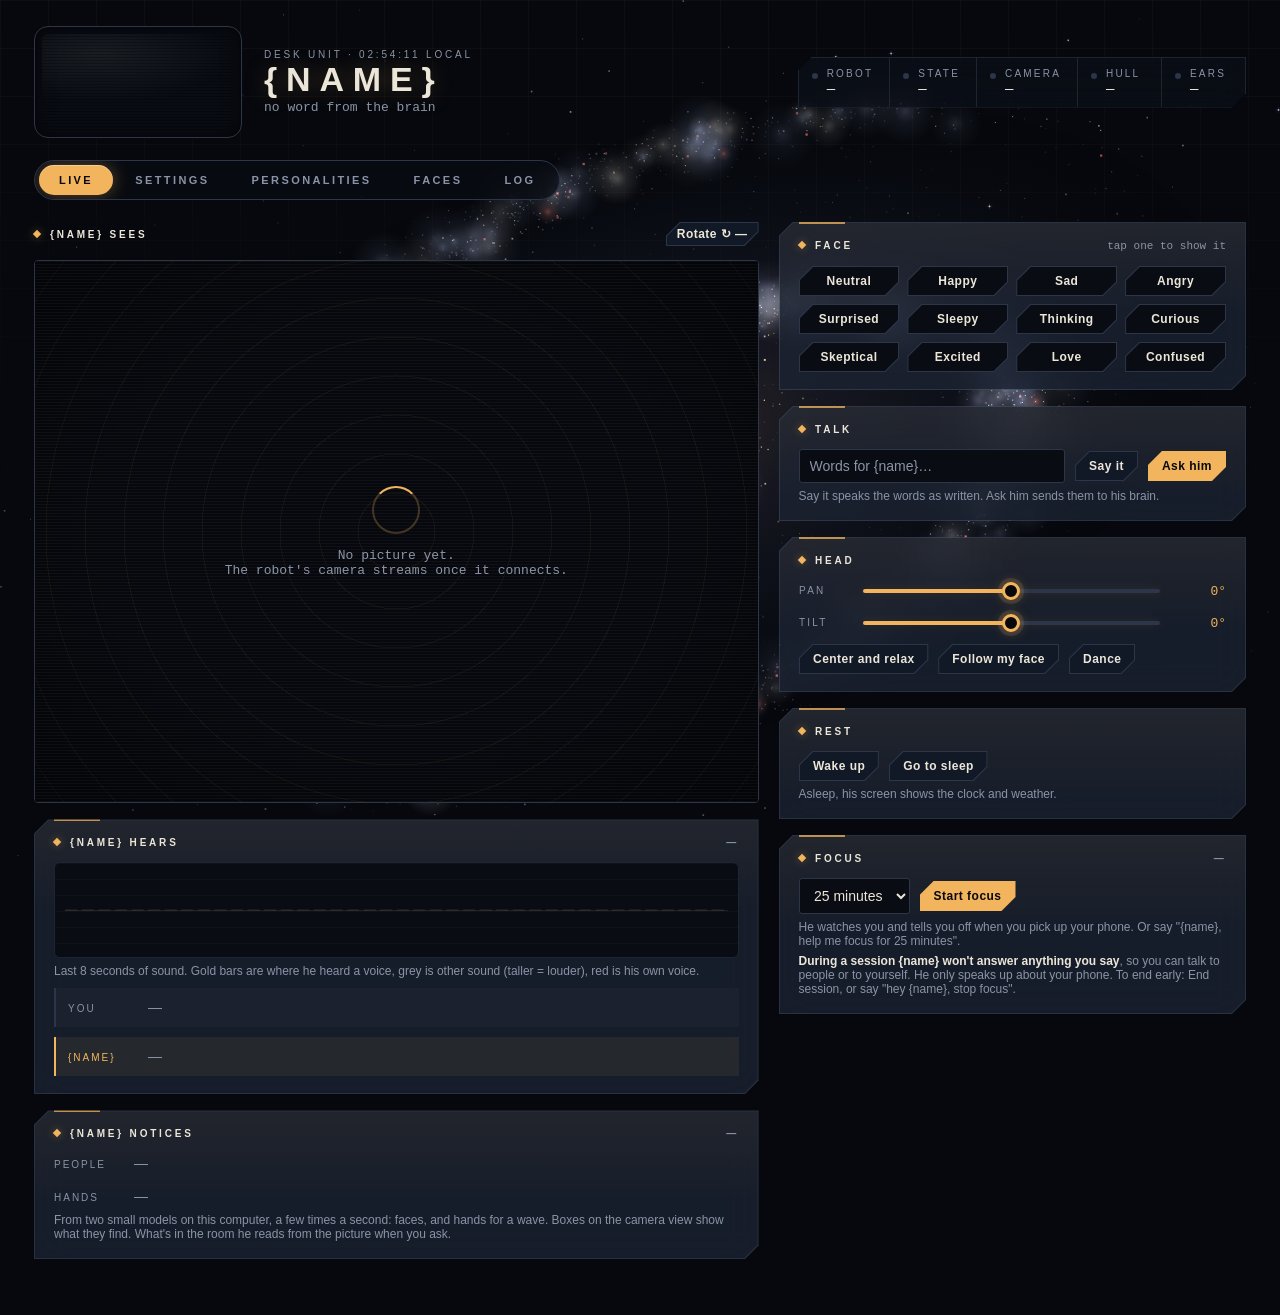
==== server/brain/dashboard.html @ 68c98b90 "Focus mode: Rocky keeps you off your phone "Rocky, help me focus for 25 minutes" or the dashboard's " ====
<!doctype html>
<html lang="en">
<head>
<meta charset="utf-8">
<meta name="viewport" content="width=device-width, initial-scale=1">
<title>{name} · dashboard</title>
<meta name="referrer" content="no-referrer">
<style>
  :root {
    --void: #06080d;
    --panel: #0d121b;
    --panel-2: #111826;
    --well: #090c13;           /* recessed: inputs, screens, the sound strip */
    --line: #1d2533;
    --line-strong: #2c3648;
    --ink: #ece6d9;
    --muted: #8a94a6;
    --astro: #ff4a3d;          /* astrophage: attention, and Rocky's voice while he speaks */
    --astro-glow: rgba(255, 74, 61, .35);
    --amber: #f2b45c;          /* warm hull light: Rocky's side of things */
    --amber-dim: rgba(242, 180, 92, .16);
    --amber-glow: rgba(242, 180, 92, .38);
    --ok: #8fd19e;
    --glass: rgba(13, 18, 27, .6);       /* --panel, see-through: panels over the sky */
    --glass-edge: rgba(70, 84, 108, .55);
    /* System fonts only: the page makes no requests beyond this computer. */
    --display: "Avenir Next", "Helvetica Neue", sans-serif;
    --body: "Helvetica Neue", Arial, sans-serif;
    --mono: "SF Mono", Menlo, monospace;
    /* the hull plate shape: top-left and bottom-right corners cut off */
    --c: 14px;
    --plate: polygon(var(--c) 0, 100% 0, 100% calc(100% - var(--c)), calc(100% - var(--c)) 100%, 0 100%, 0 var(--c));
    --plate-in: polygon(calc(var(--c) - .4px) 0, 100% 0, 100% calc(100% - var(--c) + .4px), calc(100% - var(--c) + .4px) 100%, 0 100%, 0 calc(var(--c) - .4px));
  }
  * { box-sizing: border-box; }
  [hidden] { display: none !important; }
  html { color-scheme: dark; }
  body {
    margin: 0; min-height: 100vh; color: var(--ink); background: var(--void);
    font: 14px/1.5 var(--body); accent-color: var(--amber);
  }
  /* the animated sky (the first script draws it), behind everything */
  #sky { position: fixed; inset: 0; z-index: -2; width: 100%; height: 100%; pointer-events: none; }
  /* a faint deck grid, fading out below the header */
  body::before { content: ""; position: fixed; inset: 0; pointer-events: none; z-index: -1;
    background: linear-gradient(rgba(242,180,92,.045) 1px, transparent 1px) 0 0 / 48px 48px,
                linear-gradient(90deg, rgba(242,180,92,.045) 1px, transparent 1px) 0 0 / 48px 48px;
    mask-image: linear-gradient(to bottom, #000, transparent 55vh); -webkit-mask-image: linear-gradient(to bottom, #000, transparent 55vh); }
  a { color: var(--amber); }
  code { font: 12px var(--mono); color: var(--ink); }
  :focus-visible { outline: 2px solid var(--amber); outline-offset: 2px; }
  .visually-hidden { position: absolute; clip-path: inset(50%); overflow: hidden; width: 1px; height: 1px; margin: -1px; padding: 0; border: 0; white-space: nowrap; }

  .console { max-width: 1260px; margin: 0 auto; padding: 22px 24px 56px; }

  /* ── header: Rocky's face, his vitals, the server ───────────────────── */
  .bridge { display: flex; align-items: center; justify-content: space-between; gap: 18px 30px; flex-wrap: wrap; padding: 4px 0 22px; }
  .ident { display: flex; align-items: center; gap: 22px; }
  .side { display: flex; flex-direction: column; align-items: flex-end; gap: 12px; }
  .side .server { order: -1; }
  .bezel { position: relative; flex: none; padding: 7px; background: var(--well); border: 1px solid rgba(242,180,92,.45);
           border-radius: 14px; box-shadow: 0 0 0 4px rgba(242,180,92,.06), 0 0 28px rgba(242,180,92,.18), inset 0 0 18px rgba(0,0,0,.8);
           transition: border-color .4s, box-shadow .4s; }
  .bezel canvas { display: block; width: 192px; height: 96px; image-rendering: pixelated; border-radius: 6px;
                  animation: poweron .9s cubic-bezier(.2,.8,.2,1) both; }
  .bezel::after { content: ""; position: absolute; inset: 7px; border-radius: 6px; pointer-events: none;
                  background: repeating-linear-gradient(0deg, rgba(0,0,0,.28) 0 1px, transparent 1px 3px),
                              radial-gradient(120% 90% at 30% 20%, rgba(255,255,255,.07), transparent 60%); }
  .bezel.speaking { border-color: var(--astro); box-shadow: 0 0 0 4px rgba(255,74,61,.1), 0 0 34px var(--astro-glow), inset 0 0 18px rgba(0,0,0,.8); }
  .bezel.dozing { border-color: var(--line-strong); box-shadow: inset 0 0 18px rgba(0,0,0,.8); }
  @keyframes poweron {
    0% { transform: scale(1, .02); filter: brightness(4); opacity: 0; }
    35% { transform: scale(1, .02); filter: brightness(4); opacity: 1; }
    70% { transform: scale(1, 1.04); filter: brightness(1.6); }
    100% { transform: none; filter: none; }
  }
  .eyebrow { font: 10px var(--display); letter-spacing: .28em; text-transform: uppercase; color: var(--muted); }
  h1 { margin: 2px 0 2px; font: 600 34px/1.05 var(--display); letter-spacing: .26em; text-transform: uppercase;
       text-shadow: 0 0 22px rgba(242,180,92,.28); }
  .mood { font: 13px var(--mono); color: var(--amber); }
  .mood .off { color: var(--muted); }

  .vitals { list-style: none; margin: 0; padding: 0; display: flex; flex-wrap: wrap; border: 1px solid var(--line);
            background: var(--glass); clip-path: var(--plate); --c: 10px;
            -webkit-backdrop-filter: blur(14px); backdrop-filter: blur(14px); }
  .vitals li { position: relative; display: flex; flex-direction: column; gap: 2px; min-width: 84px; padding: 10px 16px 10px 28px; }
  .vitals li + li { border-left: 1px solid var(--line); }
  .vitals li::before { content: ""; position: absolute; left: 13px; top: 15px; width: 6px; height: 6px; border-radius: 50%; background: var(--line-strong); }
  .vitals li:has(.v.good)::before, .vitals li:has(.v.on)::before { background: var(--amber); box-shadow: 0 0 8px var(--amber); }
  .vitals li:has(.v.warn)::before { background: var(--astro); box-shadow: 0 0 8px var(--astro); }
  .k { font: 10px var(--display); letter-spacing: .22em; text-transform: uppercase; color: var(--muted); }
  .vitals .v { font: 500 14px var(--mono); color: var(--ink); white-space: nowrap; }
  .v.warn { color: var(--astro); }
  .v.good { color: var(--amber); }

  .server { display: flex; align-items: center; gap: 10px; flex-wrap: wrap; }
  .pill { display: inline-flex; align-items: center; gap: 8px; font: 500 12px var(--mono); padding: 7px 13px; border-radius: 999px;
          border: 1px solid var(--line-strong); color: var(--muted); background: rgba(9,12,19,.6); }
  .pill::before { content: ""; width: 8px; height: 8px; border-radius: 50%; background: var(--muted); }
  .pill.on { color: var(--ink); border-color: rgba(242,180,92,.5); }
  .pill.on::before { background: var(--amber); box-shadow: 0 0 10px var(--amber); }
  .pill.busy::before { background: var(--amber); animation: blink 1s infinite; }
  @keyframes blink { 50% { opacity: .2; } }

  /* ── tabs: a mode selector with a sliding light ─────────────────────── */
  .tabs { position: relative; display: flex; gap: 2px; width: max-content; max-width: 100%; margin: 0 0 22px; padding: 4px;
          background: rgba(9,12,19,.7); border: 1px solid var(--line-strong); border-radius: 999px; overflow-x: auto; scrollbar-width: none;
          -webkit-backdrop-filter: blur(14px); backdrop-filter: blur(14px); }
  .tabs [role=tab] { position: relative; z-index: 1; font: 600 11px var(--display); letter-spacing: .22em; text-transform: uppercase; color: var(--muted);
                     background: none; border-radius: 999px; padding: 9px 20px; clip-path: none; transition: color .25s; }
  .tabs [role=tab]::before { display: none; }
  .tabs [role=tab]:hover { color: var(--ink); }
  .tabs [role=tab][aria-selected=true] { color: var(--void); }
  .tabglow { position: absolute; top: 4px; bottom: 4px; left: 0; width: 0; border-radius: 999px; background: var(--amber);
             box-shadow: 0 0 18px var(--amber-glow), inset 0 1px 0 rgba(255,255,255,.35);
             transition: translate .35s cubic-bezier(.3,1.3,.5,1), width .35s cubic-bezier(.3,1.3,.5,1); }
  [role=tabpanel][hidden] { display: none; }

  /* ── layout ─────────────────────────────────────────────────────────── */
  .deck { display: grid; grid-template-columns: minmax(0, 1.55fr) minmax(330px, 1fr); gap: 20px; align-items: start; }
  .grid2 { display: grid; grid-template-columns: repeat(2, minmax(0, 1fr)); gap: 18px; align-items: start; }
  @media (max-width: 900px) { .deck, .grid2 { grid-template-columns: 1fr; } }

  .label { margin: 0 0 14px; font: 600 10px var(--display); letter-spacing: .28em; text-transform: uppercase; color: var(--ink);
           display: flex; justify-content: space-between; align-items: baseline; gap: 6px 12px; flex-wrap: wrap; }
  .label > span:first-child::before { content: ""; display: inline-block; width: 6px; height: 6px; margin-right: 10px; vertical-align: 1px;
                                      background: var(--amber); transform: rotate(45deg); box-shadow: 0 0 8px var(--amber-glow); }
  .label .sub { font: 11px var(--mono); letter-spacing: 0; text-transform: none; color: var(--muted); }
  .label .sub::before { display: none; }
  h3.label { color: var(--muted); }

  /* a hull plate: the 1px edge is the plate's own colour showing round an inset panel, so it follows the cut corners */
  .card { position: relative; isolation: isolate; background: var(--glass-edge); clip-path: var(--plate); padding: 18px 20px;
          -webkit-backdrop-filter: blur(18px) saturate(1.3); backdrop-filter: blur(18px) saturate(1.3); }
  .card::before { content: ""; position: absolute; inset: 1px; z-index: -1; clip-path: var(--plate-in);
                  background: linear-gradient(180deg, rgba(242,180,92,.05), transparent 90px), var(--glass); }
  .card::after { content: ""; position: absolute; top: 0; left: calc(var(--c) + 6px); width: 46px; height: 2px; background: var(--amber); opacity: .75; }
  .stack > .card + .card { margin-top: 16px; }

  /* ── stopped notice ─────────────────────────────────────────────────── */
  .stopped { text-align: center; padding: 44px 24px 52px; }
  .stopped canvas { display: block; width: 256px; height: 128px; margin: 0 auto 22px; image-rendering: pixelated; border-radius: 8px;
                    border: 1px solid var(--line-strong); box-shadow: inset 0 0 18px rgba(0,0,0,.8); }
  .stopped h2 { font: 600 15px var(--display); letter-spacing: .2em; text-transform: uppercase; margin: 0 0 10px; }
  .stopped p { color: var(--muted); margin: 0 auto 20px; max-width: 46ch; }

  /* ── viewport: the camera as a targeting display ────────────────────── */
  .viewport { position: relative; aspect-ratio: 4 / 3; background: #000; border: 1px solid var(--line-strong); border-radius: 4px; overflow: hidden;
              transition: box-shadow .35s, border-color .35s; }
  .viewport.speaking { border-color: var(--astro); box-shadow: 0 0 0 1px var(--astro), 0 0 46px var(--astro-glow); }
  .viewport img { display: block; width: 100%; height: 100%; object-fit: contain; }
  .viewport::after { content: ""; position: absolute; inset: 0; pointer-events: none;
                     background: repeating-linear-gradient(0deg, rgba(255,255,255,.035) 0 1px, transparent 1px 3px),
                                 radial-gradient(ellipse at center, transparent 55%, rgba(0,0,0,.45)); mix-blend-mode: normal; }
  .corner { position: absolute; width: 22px; height: 22px; border: 2px solid var(--amber); pointer-events: none; opacity: .9;
            filter: drop-shadow(0 0 4px var(--amber-glow)); }
  .corner.tl { top: 10px; left: 10px; border-right: 0; border-bottom: 0; }
  .corner.tr { top: 10px; right: 10px; border-left: 0; border-bottom: 0; }
  .corner.bl { bottom: 10px; left: 10px; border-right: 0; border-top: 0; }
  .corner.br { bottom: 10px; right: 10px; border-left: 0; border-top: 0; }
  /* the reticle: dashed and idle, closing in amber when a face is locked */
  .reticle { position: absolute; left: 50%; top: 50%; width: 76px; height: 76px; translate: -50% -50%; pointer-events: none;
             border: 1px dashed rgba(236,230,217,.35); border-radius: 50%; transition: width .4s, height .4s, border-color .4s; }
  .reticle::before, .reticle::after { content: ""; position: absolute; background: rgba(236,230,217,.45); transition: background .4s; }
  .reticle::before { left: 50%; top: -10px; bottom: -10px; width: 1px; translate: -.5px 0;
                     mask: linear-gradient(#000 0 10px, transparent 10px calc(100% - 10px), #000 0); -webkit-mask: linear-gradient(#000 0 10px, transparent 10px calc(100% - 10px), #000 0); }
  .reticle::after { top: 50%; left: -10px; right: -10px; height: 1px; translate: 0 -.5px;
                    mask: linear-gradient(90deg, #000 0 10px, transparent 10px calc(100% - 10px), #000 0); -webkit-mask: linear-gradient(90deg, #000 0 10px, transparent 10px calc(100% - 10px), #000 0); }
  .viewport.locked .reticle { width: 54px; height: 54px; border: 2px solid var(--amber); box-shadow: 0 0 14px var(--amber-glow); animation: lock 1.6s ease-in-out infinite; }
  .viewport.locked .reticle::before, .viewport.locked .reticle::after { background: var(--amber); }
  @keyframes lock { 50% { box-shadow: 0 0 2px var(--amber-glow); } }
  .viewport.dark .reticle { display: none; }
  .hudtop { position: absolute; top: 12px; left: 44px; right: 44px; display: flex; justify-content: space-between; gap: 10px; pointer-events: none;
            font: 11px var(--mono); letter-spacing: .08em; text-transform: uppercase; color: var(--amber); }
  .hudtop > span { background: rgba(6,8,13,.55); padding: 2px 8px; border-radius: 3px; }
  .live::before { content: ""; display: inline-block; width: 7px; height: 7px; margin-right: 7px; border-radius: 50%; background: var(--amber);
                  box-shadow: 0 0 8px var(--amber); vertical-align: 0; animation: blink 1.6s infinite; }
  .viewport.dark .hudtop { display: none; }
  /* pan along the bottom edge, tilt up the right edge */
  .gauge { position: absolute; pointer-events: none; --tick: rgba(236,230,217,.4); }
  .gauge.pan { left: 25%; right: 25%; bottom: 12px; height: 12px;
               background: repeating-linear-gradient(90deg, var(--tick) 0 1px, transparent 1px 10%) bottom / 100% 5px no-repeat,
                           linear-gradient(var(--tick), var(--tick)) center bottom / 1px 12px no-repeat; }
  .gauge.tilt { top: 25%; bottom: 25%; right: 12px; width: 12px;
                background: repeating-linear-gradient(180deg, var(--tick) 0 1px, transparent 1px 10%) right / 5px 100% no-repeat,
                            linear-gradient(var(--tick), var(--tick)) right center / 12px 1px no-repeat; }
  .gauge i { position: absolute; width: 0; height: 0; border: 6px solid transparent; filter: drop-shadow(0 0 4px var(--amber)); transition: left .2s, top .2s; }
  .gauge.pan i { left: 50%; bottom: 7px; translate: -6px 0; border-top: 8px solid var(--amber); border-bottom: 0; }
  .gauge.tilt i { top: 50%; right: 7px; translate: 0 -6px; border-left: 8px solid var(--amber); border-right: 0; }
  .viewport.dark .gauge { display: none; }
  .readout { position: absolute; left: 14px; bottom: 32px; display: flex; gap: 14px; font: 12px var(--mono); color: var(--amber);
             background: rgba(6,8,13,.55); padding: 4px 8px; border-radius: 3px; }
  .readout .off { color: var(--muted); }
  .nocam { position: absolute; inset: 0; display: none; flex-direction: column; gap: 14px; align-items: center; justify-content: center; text-align: center; padding: 24px;
           color: var(--muted); font: 13px var(--mono);
           background: repeating-radial-gradient(circle at 50% 50%, transparent 0 38px, rgba(242,180,92,.06) 38px 39px), var(--void); }
  .nocam::before { content: ""; width: 44px; height: 44px; border-radius: 50%; border: 2px solid rgba(242,180,92,.25); border-top-color: var(--amber);
                   animation: spin 1.4s linear infinite; }
  @keyframes spin { to { rotate: 1turn; } }
  .viewport.dark .nocam { display: flex; }
  .viewport.dark img { visibility: hidden; }

  /* ── hearing ────────────────────────────────────────────────────────── */
  .sonar { position: relative; height: 96px; border: 1px solid var(--line); border-radius: 6px; overflow: hidden;
           background: linear-gradient(rgba(255,255,255,.025) 1px, transparent 1px) 0 0 / 100% 16px, var(--well); }
  .sonar canvas { display: block; width: 100%; height: 100%; }
  .sonar-state { font: 600 10px var(--display); letter-spacing: .22em; text-transform: uppercase; color: var(--muted); }
  .sonar-state.hot { color: var(--amber); text-shadow: 0 0 10px var(--amber-glow); }
  .sonar-state.astro { color: var(--astro); text-shadow: 0 0 10px var(--astro-glow); }
  .line { display: grid; grid-template-columns: 70px 1fr; gap: 10px; margin: 12px 0 0; align-items: baseline; }
  .line .who { font: 10px var(--display); letter-spacing: .2em; text-transform: uppercase; color: var(--muted); padding-top: 3px; }
  .line.said .who { color: var(--amber); }
  .line .text { color: var(--ink); min-height: 1.4em; }
  .line .text:empty::before { content: "—"; color: var(--muted); }
  /* the conversation as transmissions: yours plain, his lit */
  .chat .line { margin: 10px 0 0; padding: 9px 12px; border-left: 2px solid var(--line-strong); background: rgba(255,255,255,.02); }
  .chat .line.said { border-left-color: var(--amber); background: rgba(242,180,92,.07); transition: border-color .3s, background .3s; }
  .chat .line.said.talking { border-left-color: var(--astro); background: rgba(255,74,61,.07); }   /* red while he speaks */
  .line .text .now { color: var(--amber); text-shadow: 0 0 10px var(--amber-glow); }
  .line .text.typing::after { content: ""; display: inline-block; width: .5em; height: 1.05em; margin-left: 4px; vertical-align: -.18em;
                            background: currentColor; opacity: .7; animation: blink 1s steps(1) infinite; }

  /* ── controls ───────────────────────────────────────────────────────── */
  .row { display: flex; gap: 10px; flex-wrap: wrap; align-items: center; }
  .field { display: grid; grid-template-columns: 52px 1fr 54px; gap: 12px; align-items: center; margin: 10px 0; }
  .field .v { font: 13px var(--mono); color: var(--amber); text-align: right; }

  input[type=range] { -webkit-appearance: none; appearance: none; width: 100%; height: 22px; background: transparent; margin: 0; --p: 50%; }
  input[type=range]::-webkit-slider-runnable-track { height: 4px; border-radius: 2px;
    background: linear-gradient(90deg, var(--amber) var(--p), var(--line-strong) var(--p)); box-shadow: 0 0 10px rgba(242,180,92,.12); }
  input[type=range]::-moz-range-track { height: 4px; border-radius: 2px; background: var(--line-strong); }
  input[type=range]::-moz-range-progress { height: 4px; border-radius: 2px; background: var(--amber); }
  input[type=range]::-webkit-slider-thumb { -webkit-appearance: none; width: 18px; height: 18px; margin-top: -7px; border-radius: 50%; background: var(--void);
    border: 3px solid var(--amber); box-shadow: 0 0 0 4px rgba(242,180,92,.12), 0 0 12px var(--amber-glow); cursor: grab; transition: box-shadow .15s, scale .15s; }
  input[type=range]::-moz-range-thumb { width: 12px; height: 12px; border-radius: 50%; background: var(--void); border: 3px solid var(--amber); cursor: grab; }
  input[type=range]:hover::-webkit-slider-thumb { box-shadow: 0 0 0 6px rgba(242,180,92,.18), 0 0 16px var(--amber-glow); }
  input[type=range]:active::-webkit-slider-thumb { scale: 1.15; cursor: grabbing; }

  /* buttons are small hull plates too */
  button { --bd: var(--line-strong); --bg: var(--panel-2); --fg: var(--ink); --c: 7px;
           position: relative; isolation: isolate; font: 600 12px var(--body); letter-spacing: .04em; color: var(--fg);
           background: var(--bd); border: 0; clip-path: var(--plate); padding: 8px 14px; cursor: pointer;
           transition: color .15s, background .15s, translate .1s; }
  button::before { content: ""; position: absolute; inset: 1px; z-index: -1; clip-path: var(--plate-in); background: var(--bg); transition: background .15s; }
  button:hover { --bd: var(--amber); }
  button:hover::before { background: linear-gradient(0deg, var(--amber-dim), transparent 70%), var(--bg); }
  button:active { translate: 0 1px; }
  button.active, button.primary { --bd: var(--amber); --bg: var(--amber); --fg: var(--void); }
  button.active:hover::before, button.primary:hover::before { background: #f6c477; }
  button.astro:hover { --bd: var(--astro); --fg: var(--astro); }
  button.astro:hover::before { background: linear-gradient(0deg, rgba(255,74,61,.14), transparent 70%), var(--bg); }
  button:disabled { opacity: .45; cursor: default; translate: none; }
  button:disabled:hover { --bd: var(--line-strong); }
  button:focus-visible { outline: none; --bd: var(--ink); }

  /* the face picker: each emotion as a little screen */
  .faces { display: grid; grid-template-columns: repeat(auto-fill, minmax(94px, 1fr)); gap: 8px; }
  .faces button { --bg: var(--well); display: grid; gap: 6px; min-width: 0; padding: 7px 7px 6px; text-transform: capitalize;
                  font: 600 10px var(--display); letter-spacing: .12em; color: var(--muted); }
  .faces button canvas { display: block; width: 100%; aspect-ratio: 2 / 1; image-rendering: pixelated; border-radius: 2px; opacity: .78; transition: opacity .2s; }
  .faces button:hover canvas, .faces button:focus-visible canvas { opacity: 1; }
  .faces button.active { --bg: var(--well); --fg: var(--amber); }
  .faces button.active::before { background: linear-gradient(0deg, var(--amber-dim), transparent 80%), var(--well); }
  .faces button.active canvas { opacity: 1; }
  .faces.plain button { padding: 8px 6px; font: 600 12px var(--body); letter-spacing: .04em; color: var(--ink); }
  .faces.plain button.active { --bg: var(--amber); --fg: var(--void); }

  input[type=text], input[type=search], input[type=time], select {
    font: 14px var(--body); color: var(--ink); background: var(--well); border: 1px solid var(--line-strong); border-radius: 3px; padding: 8px 10px;
    transition: border-color .15s, box-shadow .15s; }
  input[type=text]:focus, input[type=search]:focus, input[type=time]:focus, select:focus, textarea:focus {
    outline: none; border-color: var(--amber); box-shadow: 0 0 0 3px rgba(242,180,92,.14), 0 0 14px rgba(242,180,92,.12); }
  input[type=text], input[type=search] { flex: 1; min-width: 120px; }
  input::placeholder, textarea::placeholder { color: var(--muted); }
  .hint { margin: 6px 0 0; font: 12px var(--body); color: var(--muted); }
  .focusquiet strong { color: var(--ink); font-weight: 600; }

  /* switches and lamps instead of the browser's boxes */
  input[type=checkbox] { -webkit-appearance: none; appearance: none; flex: none; position: relative; width: 32px; height: 18px; margin: 0;
    border-radius: 9px; background: var(--well); border: 1px solid var(--line-strong); cursor: pointer; transition: background .2s, border-color .2s; }
  input[type=checkbox]::before { content: ""; position: absolute; top: 2px; left: 2px; width: 12px; height: 12px; border-radius: 50%;
    background: var(--muted); transition: translate .2s cubic-bezier(.3,1.4,.5,1), background .2s, box-shadow .2s; }
  input[type=checkbox]:checked { background: rgba(242,180,92,.22); border-color: var(--amber); }
  input[type=checkbox]:checked::before { translate: 14px 0; background: var(--amber); box-shadow: 0 0 8px var(--amber); }
  input[type=radio] { -webkit-appearance: none; appearance: none; flex: none; width: 16px; height: 16px; margin: 0; border-radius: 50%;
    border: 1px solid var(--line-strong); background: var(--well); cursor: pointer; transition: border-color .15s, box-shadow .15s; }
  input[type=radio]:checked { border-color: var(--amber); background: radial-gradient(circle, var(--amber) 0 3.5px, transparent 4.5px), var(--well);
    box-shadow: 0 0 10px var(--amber-glow); }
  input[type=checkbox]:focus-visible, input[type=radio]:focus-visible { outline: 2px solid var(--amber); outline-offset: 2px; }

  /* ── settings ───────────────────────────────────────────────────────── */
  fieldset { border: 0; margin: 0; padding: 0; min-width: 0; }
  /* legends float so they sit inside the box, not on its border */
  fieldset > legend { float: left; width: 100%; padding: 0; }
  fieldset > legend + * { clear: both; }
  .set { display: grid; gap: 6px; padding: 12px 0; }
  .set ~ .set { border-top: 1px dashed var(--line); }
  .set > .k, .set > label.k, .set > legend.k { padding: 0; margin-bottom: 2px; }
  .choices { display: flex; gap: 8px; flex-wrap: wrap; }
  .choices label { display: inline-flex; align-items: center; gap: 8px; cursor: pointer; padding: 6px 12px 6px 9px; border: 1px solid var(--line);
                   border-radius: 999px; background: var(--well); transition: border-color .15s, background .15s; }
  .choices label:hover { border-color: var(--line-strong); }
  .choices label:has(:checked) { border-color: rgba(242,180,92,.6); background: var(--amber-dim); }
  .check { display: inline-flex; align-items: center; gap: 10px; cursor: pointer; margin: 2px 0; }
  .slide { display: grid; grid-template-columns: 1fr 64px; gap: 12px; align-items: center; }
  .slide output { font: 13px var(--mono); color: var(--amber); text-align: right; }
  .times { display: flex; gap: 10px; align-items: center; flex-wrap: wrap; }
  .badge { font: 10px var(--display); letter-spacing: .16em; text-transform: uppercase; color: var(--amber); border: 1px solid rgba(242,180,92,.5);
           border-radius: 3px; padding: 1px 6px; margin-left: 6px; vertical-align: 1px; }
  .saved { font: 11px var(--mono); color: var(--muted); letter-spacing: 0; text-transform: none; transition: color .3s; }
  .saved.ok { color: var(--ok); }
  .saved.ok::before { content: "✓ "; }
  .results { list-style: none; margin: 6px 0 0; padding: 0; display: grid; gap: 4px; }
  .results button { width: 100%; text-align: left; font-weight: 400; }
  .here { font: 13px var(--mono); color: var(--amber); }
  details.adv { margin-top: 18px; }
  details.adv > summary { cursor: pointer; font: 600 10px var(--display); letter-spacing: .28em; text-transform: uppercase; color: var(--muted); padding: 6px 0;
                          list-style: none; display: flex; align-items: center; gap: 10px; }
  details.adv > summary::-webkit-details-marker { display: none; }
  details.adv > summary::before { content: ""; width: 7px; height: 7px; border-right: 2px solid currentColor; border-bottom: 2px solid currentColor;
                                  rotate: -45deg; transition: rotate .2s; }
  details.adv[open] > summary::before { rotate: 45deg; }
  details.adv > summary:hover { color: var(--ink); }
  .notice { margin: 0 0 16px; padding: 10px 14px; border: 1px solid rgba(242,180,92,.45); border-left-width: 3px; border-radius: 3px; background: var(--amber-dim); }
  .notice[hidden] { display: none; }

  /* ── faces ──────────────────────────────────────────────────────────── */
  canvas.oled { display: block; width: 100%; aspect-ratio: 2 / 1; image-rendering: pixelated; background: #0a0d14; border-radius: 3px; }
  .packs { display: grid; grid-template-columns: repeat(auto-fill, minmax(150px, 1fr)); gap: 12px; }
  .packcard, .facecard { --bg: var(--well); display: grid; gap: 6px; padding: 9px; text-align: left; }
  .packcard[aria-pressed=true], .facecard[aria-pressed=true] { --bd: var(--amber); }
  .packcard[aria-pressed=true]::before, .facecard[aria-pressed=true]::before { background: linear-gradient(0deg, var(--amber-dim), transparent 70%), var(--well); }
  .packcard .pname { font: 600 13px var(--body); }
  .packcard .ptags { font: 11px var(--mono); color: var(--muted); }
  .packcard .ptags.on { color: var(--amber); }
  .facecard span { font: 10px var(--display); letter-spacing: .18em; text-transform: uppercase; color: var(--muted); }
  .facecard[aria-pressed=true] span { color: var(--amber); }
  .gallery { display: grid; grid-template-columns: repeat(auto-fill, minmax(124px, 1fr)); gap: 10px; }
  .facedeck { display: grid; grid-template-columns: minmax(0, 1.5fr) minmax(300px, 1fr); gap: 18px; align-items: start; margin-top: 18px; }
  @media (max-width: 900px) { .facedeck { grid-template-columns: 1fr; } }
  /* the big preview stays in view while the sliders below it scroll */
  .pinned { position: sticky; top: 0; z-index: 1; background: #0f1520; margin: -17px -19px 0; padding: 17px 19px 12px;
            border-bottom: 1px solid var(--line); clip-path: polygon(calc(var(--c) - 1px) 0, 100% 0, 100% 100%, 0 100%, 0 calc(var(--c) - 1px)); }
  .pinned canvas.oled { border: 1px solid var(--line-strong); box-shadow: 0 0 24px rgba(242,180,92,.1), inset 0 0 18px rgba(0,0,0,.8); }
  .fxboxes { display: grid; grid-template-columns: repeat(auto-fill, minmax(130px, 1fr)); gap: 8px 12px; }
  .fxboxes label { display: inline-flex; align-items: center; gap: 8px; cursor: pointer; }
  .linkish { color: var(--amber); cursor: pointer; text-decoration: underline; }
  .linkish:focus-within { outline: 2px solid var(--amber); outline-offset: 2px; }
  textarea { font: 14px var(--body); color: var(--ink); background: var(--well); border: 1px solid var(--line-strong); border-radius: 3px;
             padding: 8px 10px; width: 100%; resize: vertical; }

  /* ── personalities ──────────────────────────────────────────────────── */
  .charform { margin-top: 6px; }
  .charform .grid2 { gap: 8px 28px; }
  .charform .lines { display: grid; grid-template-columns: minmax(0, 1fr); gap: 8px; }
  .charform .lines label { display: grid; gap: 4px; font: 12px var(--body); color: var(--muted); }
  .hint.warn { color: var(--astro); }

  /* ── log ────────────────────────────────────────────────────────────── */
  .log { position: relative; height: min(62vh, 640px); overflow: auto; margin: 0; padding: 14px 16px; border: 1px solid var(--line); border-radius: 4px;
         background: repeating-linear-gradient(0deg, rgba(255,255,255,.015) 0 1px, transparent 1px 3px), #05070b;
         font: 12px/1.6 var(--mono); color: #cfd6e2; white-space: pre-wrap; overflow-wrap: anywhere; box-shadow: inset 0 0 30px rgba(0,0,0,.6); }
  .log .mark { color: var(--amber); text-shadow: 0 0 8px var(--amber-glow); }
  .log .me { color: var(--muted); }
  .log .err { color: var(--astro); }
  .cmd { display: flex; gap: 10px; margin-top: 12px; align-items: center; }
  .cmd::before { content: ">"; font: 600 15px var(--mono); color: var(--amber); }
  .cmd input { font-family: var(--mono); }

  /* ── toast (popover="manual": stays up until the timer hides it) ──────── */
  .toast { position: fixed; inset: auto auto 22px 50%; translate: -50% 8px; margin: 0; background: var(--panel-2); border: 1px solid var(--line-strong);
           border-left: 3px solid var(--amber); color: var(--ink); box-shadow: 0 10px 40px rgba(0,0,0,.6), 0 0 24px rgba(242,180,92,.12);
           font: 13px var(--mono); padding: 9px 16px; border-radius: 3px; opacity: 0;
           transition: opacity .2s, translate .25s, display .2s allow-discrete, overlay .2s allow-discrete; }
  .toast:popover-open, .toast.show { opacity: 1; translate: -50% 0; }
  @starting-style { .toast:popover-open { opacity: 0; translate: -50% 8px; } }
  .toast:not([popover]) { pointer-events: none; }
  .toast.err { border-color: var(--astro); color: var(--astro); }

  @media (max-width: 640px) {
    .console { padding: 16px 16px 44px; }
    .ident { gap: 14px; }
    .bezel { padding: 5px; border-radius: 11px; }
    .bezel canvas { width: 128px; height: 64px; }
    .bezel::after { inset: 5px; }
    h1 { font-size: 24px; }
    .vitals { width: 100%; }
    .vitals li { flex: 1 1 33%; min-width: 0; padding: 8px 10px 8px 24px; }
    .vitals li::before { left: 10px; top: 13px; }
    .vitals li:nth-child(4) { border-left: 0; }
    .vitals li:nth-child(n+4) { border-top: 1px solid var(--line); }
    .tabs [role=tab] { padding: 9px 13px; letter-spacing: .16em; }
    .hudtop { left: 12px; right: 12px; top: 40px; }
    .reticle { width: 56px; height: 56px; }
  }
  @media (prefers-reduced-motion: reduce) {
    *, *::before, *::after { animation: none !important; transition: none !important; }
  }
</style>
</head>
<body>
<canvas id="sky" aria-hidden="true"></canvas>
<script>
// The sky behind the page: a spiral galaxy of a few thousand stars turning slowly, twinkling stars drifting past at
// three depths, and now and then a shooting star. Drawn here, no images. Still with "reduce motion", paused when hidden.
(() => {
  const canvas = document.getElementById("sky"), ctx = canvas.getContext("2d");
  const still = matchMedia("(prefers-reduced-motion: reduce)");
  const TURN_S = 240;            // one turn of the galaxy, seconds
  const TILT = -0.32, SQUASH = 0.5;   // seen from above at an angle (on a tall screen it stands upright: TILT + 90°)
  const gauss = () => { let u = 0, v = 0; while (!u) u = Math.random(); while (!v) v = Math.random(); return Math.sqrt(-2 * Math.log(u)) * Math.cos(2 * Math.PI * v); };
  // colours: [r, g, b]; amber and astrophage red are the page's own
  const WARM = [255, 214, 160], AMBER = [242, 180, 92], WHITE = [236, 230, 217], BLUE = [190, 205, 255], PINK = [255, 110, 100];

  // the galaxy, in its own plane: radius 0..1, angle in radians
  const galaxy = [];
  for (let i = 0; i < 900; i++) {   // the bulge
    const r = Math.abs(gauss()) * 0.11;
    galaxy.push({ r, a: Math.random() * 6.283, size: Math.random() < 0.15 ? 2 : 1.3, c: Math.random() < 0.5 ? WARM : AMBER,
                  base: 0.35 + Math.random() * 0.5, tw: 0.5 + Math.random() * 2, ph: Math.random() * 6.283 });
  }
  for (let i = 0; i < 3400; i++) {  // two arms, wound as a spiral, scattered more towards the middle
    const arm = i % 2, t = Math.pow(Math.random(), 0.75), r = 0.06 + t * 0.94 + gauss() * 0.025;
    const a = arm * Math.PI + r * 5.2 + gauss() * (0.38 - r * 0.18);
    const knot = Math.random() < 0.045 && r > 0.25;
    const c = knot ? PINK : Math.random() < 0.12 ? AMBER : Math.random() < 0.5 ? BLUE : WHITE;
    galaxy.push({ r, a, size: knot ? 2.4 : Math.random() < 0.08 ? 1.8 : 1.2, c, base: (knot ? 0.75 : 0.2 + Math.random() * 0.55) * (1 - r * 0.45),
                  tw: 0.4 + Math.random() * 2.2, ph: Math.random() * 6.283 });
  }
  for (let i = 0; i < 700; i++) {   // a faint haze of stars between the arms
    const r = Math.pow(Math.random(), 0.6);
    galaxy.push({ r, a: Math.random() * 6.283, size: 1, c: WHITE, base: 0.08 + Math.random() * 0.18, tw: 1, ph: Math.random() * 6.283 });
  }
  // soft light along the arms (drawn with a blurred sprite): what makes it read as a galaxy, not dust
  const haze = [];
  for (let i = 0; i < 520; i++) {
    const arm = i % 2, r = 0.08 + Math.pow(Math.random(), 0.9) * 0.9;
    const a = arm * Math.PI + r * 5.2 + gauss() * 0.22;
    const knot = Math.random() < 0.12 && r > 0.25;
    haze.push({ r, a, c: knot ? PINK : r < 0.25 ? AMBER : Math.random() < 0.6 ? BLUE : WHITE,
                size: knot ? 0.02 + Math.random() * 0.02 : 0.04 + Math.random() * 0.07, base: knot ? 0.32 : 0.12 + Math.random() * 0.1 });
  }
  const sprites = new Map();
  function sprite(c) {   // a white-hot centre fading out, in colour c
    if (!sprites.has(c)) {
      const k = document.createElement("canvas"); k.width = k.height = 64;
      const x = k.getContext("2d"), g = x.createRadialGradient(32, 32, 0, 32, 32, 32);
      g.addColorStop(0, `rgba(${c[0]},${c[1]},${c[2]},1)`); g.addColorStop(0.35, `rgba(${c[0]},${c[1]},${c[2]},.35)`); g.addColorStop(1, `rgba(${c[0]},${c[1]},${c[2]},0)`);
      x.fillStyle = g; x.fillRect(0, 0, 64, 64); sprites.set(c, k);
    }
    return sprites.get(c);
  }
  // the near sky, in screen fractions, at three depths (deeper = slower and fainter)
  const field = [];   // enough for a big screen; a smaller one draws the first fieldCount, so the density stays the same
  for (let i = 0; i < 900; i++) {
    const depth = i % 3;
    field.push({ x: Math.random(), y: Math.random(), depth, size: depth === 2 ? 1.6 : 1,
                 c: Math.random() < 0.15 ? AMBER : Math.random() < 0.3 ? BLUE : WHITE,
                 base: [0.25, 0.45, 0.75][depth] * (0.5 + Math.random() * 0.5), tw: 0.3 + Math.random() * 1.5, ph: Math.random() * 6.283 });
  }
  const DRIFT = [2, 4, 8];   // px per second, by depth
  let shooting = null, nextShot = 6, W = 0, H = 0, dpr = 1, fieldCount = 0;

  function size() {
    dpr = Math.min(window.devicePixelRatio || 1, 1.5);
    W = innerWidth; H = innerHeight;
    canvas.width = Math.round(W * dpr); canvas.height = Math.round(H * dpr);
    fieldCount = Math.min(field.length, Math.round(W * H / 5000));
  }
  for (const s of [...galaxy, ...field]) s.css = `rgb(${s.c[0]},${s.c[1]},${s.c[2]})`;

  function draw(t) {
    ctx.setTransform(dpr, 0, 0, dpr, 0, 0);
    ctx.clearRect(0, 0, W, H);
    // centred, its long axis along the screen's long side: as wide as fits, never taller than the short side allows
    const tall = H > W, long = tall ? H : W, short = tall ? W : H;
    const cx = W / 2, cy = H / 2, R = Math.min(long * 0.48, short / 1.1), tilt = TILT + (tall ? Math.PI / 2 : 0);
    const k = Math.min(1.6, Math.max(0.8, R / 650));   // star size, so a big screen isn't a sprinkle of specks
    const cosT = Math.cos(tilt), sinT = Math.sin(tilt), spin = t / TURN_S * 6.283;
    ctx.globalCompositeOperation = "lighter";

    // the disc's glow, then the core
    ctx.save(); ctx.translate(cx, cy); ctx.rotate(tilt); ctx.scale(1, SQUASH);
    let g = ctx.createRadialGradient(0, 0, 0, 0, 0, R);
    g.addColorStop(0, "rgba(242,180,92,.22)"); g.addColorStop(0.3, "rgba(160,150,200,.10)"); g.addColorStop(0.7, "rgba(120,130,190,.04)"); g.addColorStop(1, "rgba(0,0,0,0)");
    ctx.fillStyle = g; ctx.beginPath(); ctx.arc(0, 0, R, 0, 6.283); ctx.fill();
    g = ctx.createRadialGradient(0, 0, 0, 0, 0, R * 0.2);
    g.addColorStop(0, "rgba(255,232,195,.9)"); g.addColorStop(0.25, "rgba(255,200,130,.4)"); g.addColorStop(0.6, "rgba(242,180,92,.12)"); g.addColorStop(1, "rgba(0,0,0,0)");
    ctx.fillStyle = g; ctx.beginPath(); ctx.arc(0, 0, R * 0.2, 0, 6.283); ctx.fill();
    ctx.restore();

    for (const h of haze) {
      const a = h.a + spin, x = Math.cos(a) * h.r, y = Math.sin(a) * h.r * SQUASH;
      const px = cx + R * (x * cosT - y * sinT), py = cy + R * (x * sinT + y * cosT), d = h.size * R;
      if (px < -d || py < -d || px > W + d || py > H + d) continue;
      ctx.globalAlpha = h.base; ctx.drawImage(sprite(h.c), px - d / 2, py - d / 2, d, d);
    }
    ctx.globalAlpha = 1;
    for (const s of galaxy) {
      const a = s.a + spin, x = Math.cos(a) * s.r, y = Math.sin(a) * s.r * SQUASH;
      const px = cx + R * (x * cosT - y * sinT), py = cy + R * (x * sinT + y * cosT);
      if (px < -4 || py < -4 || px > W + 4 || py > H + 4) continue;
      ctx.globalAlpha = Math.min(1, s.base * 1.5 * (0.65 + 0.35 * Math.sin(t * s.tw + s.ph)));
      ctx.fillStyle = s.css; ctx.fillRect(px, py, s.size * k, s.size * k);
    }
    for (let i = 0; i < fieldCount; i++) {
      const s = field[i], x = ((s.x * W - t * DRIFT[s.depth]) % W + W) % W, y = s.y * H;
      const a = s.base * (0.45 + 0.55 * Math.abs(Math.sin(t * s.tw + s.ph)));
      ctx.globalAlpha = a; ctx.fillStyle = s.css; ctx.fillRect(x, y, s.size, s.size);
      if (s.depth === 2 && a > 0.55) {   // the nearest stars flare into a little cross
        ctx.globalAlpha = (a - 0.55) * 0.9;
        ctx.fillRect(x - 2, y + 0.3, 5.6, 1); ctx.fillRect(x + 0.3, y - 2, 1, 5.6);
      }
    }
    ctx.globalAlpha = 1;
    if (shooting) {
      const k = (t - shooting.t0) / shooting.dur;
      if (k >= 1) shooting = null;
      else {
        const hx = shooting.x + shooting.dx * k, hy = shooting.y + shooting.dy * k, fade = Math.sin(k * Math.PI);
        const tail = ctx.createLinearGradient(hx, hy, hx - shooting.dx * 0.25, hy - shooting.dy * 0.25);
        tail.addColorStop(0, `rgba(255,236,200,${0.9 * fade})`); tail.addColorStop(1, "rgba(255,236,200,0)");
        ctx.strokeStyle = tail; ctx.lineWidth = 1.4; ctx.beginPath();
        ctx.moveTo(hx, hy); ctx.lineTo(hx - shooting.dx * 0.25, hy - shooting.dy * 0.25); ctx.stroke();
      }
    } else if (t > nextShot && !still.matches) {
      const left = Math.random() < 0.5;
      shooting = { t0: t, dur: 0.9 + Math.random() * 0.5, x: W * (left ? 0.1 : 0.5) + Math.random() * W * 0.4, y: Math.random() * H * 0.35,
                   dx: (left ? 1 : -1) * W * (0.25 + Math.random() * 0.15), dy: H * (0.12 + Math.random() * 0.12) };
      nextShot = t + 15 + Math.random() * 15;
    }
    ctx.globalCompositeOperation = "source-over";
  }

  // ~30 frames a second is plenty for something this slow
  let last = 0, start = performance.now();
  function loop(now) {
    requestAnimationFrame(loop);
    if (document.hidden || still.matches || now - last < 33) return;
    last = now; draw((now - start) / 1000);
  }
  size(); draw(0);
  addEventListener("resize", () => { size(); draw((performance.now() - start) / 1000); });
  still.addEventListener?.("change", () => draw((performance.now() - start) / 1000));
  requestAnimationFrame(loop);
})();
</script>
<div class="console">
  <header class="bridge">
    <div class="ident">
      <div class="bezel dozing" id="bezel"><canvas id="avatar" width="128" height="64" role="img" aria-label="the robot's face right now"></canvas></div>
      <div>
        <div class="eyebrow">desk unit · <span id="clock">--:--:--</span> local</div>
        <h1><span data-robot-name>{name}</span></h1>
        <div class="mood" id="mood"><span class="off">—</span></div>
      </div>
    </div>
    <div class="side">
    <ul class="vitals" aria-label="status">
      <li><span class="k">Robot</span><span class="v" id="link">—</span></li>
      <li><span class="k">State</span><span class="v" id="state">—</span></li>
      <li><span class="k">Camera</span><span class="v" id="fps">—</span></li>
      <li><span class="k">Hull</span><span class="v" id="temp">—</span></li>
      <li><span class="k">Ears</span><span class="v" id="mic">—</span></li>
    </ul>
    <div class="server" id="serverbox" hidden>
      <span class="pill" id="serverpill" role="status">server —</span>
      <button type="button" class="primary" id="startbtn">Start server</button>
      <button type="button" id="restartbtn">Restart</button>
      <button type="button" class="astro" id="stopbtn">Stop</button>
    </div>
    </div>
  </header>

  <nav class="tabs" role="tablist" aria-label="dashboard">
    <span class="tabglow" id="tabglow" aria-hidden="true"></span>
    <button type="button" role="tab" id="t-live" aria-controls="p-live" aria-selected="true">Live</button>
    <button type="button" role="tab" id="t-settings" aria-controls="p-settings" aria-selected="false" tabindex="-1">Settings</button>
    <button type="button" role="tab" id="t-chars" aria-controls="p-chars" aria-selected="false" tabindex="-1">Personalities</button>
    <button type="button" role="tab" id="t-faces" aria-controls="p-faces" aria-selected="false" tabindex="-1">Faces</button>
    <button type="button" role="tab" id="t-log" aria-controls="p-log" aria-selected="false" tabindex="-1">Log</button>
  </nav>

  <!-- ══ LIVE ══════════════════════════════════════════════════════════ -->
  <section role="tabpanel" id="p-live" aria-labelledby="t-live">
    <div class="card stopped" id="stoppednote" hidden>
      <canvas id="sleepface" width="128" height="64" aria-hidden="true"></canvas>
      <h2>The server is stopped</h2>
      <p><span data-robot-name>{name}</span> shows the clock on his screen, but he can't hear, see or talk until the server runs. Settings still work.</p>
      <button type="button" class="primary" id="startbtn2">Start server</button>
    </div>
    <div class="deck" id="livedeck">
      <section aria-labelledby="l-sees">
        <h2 class="label" id="l-sees"><span><span data-robot-name>{name}</span> sees</span><span class="sub"><span id="framenote"></span>
          <button type="button" id="rotbtn" title="turn the camera picture 90 degrees clockwise" style="margin-left:10px;padding:5px 11px">Rotate ↻ <span id="rotv">—</span></button></span></h2>
        <div class="viewport dark" id="viewport">
          <img id="cam" alt="what the robot's camera sees">
          <div class="reticle" aria-hidden="true"></div>
          <div class="corner tl"></div><div class="corner tr"></div><div class="corner bl"></div><div class="corner br"></div>
          <div class="hudtop" aria-hidden="true"><span class="live">live</span><span id="hudfps"></span></div>
          <div class="gauge pan" aria-hidden="true"><i id="pangauge"></i></div>
          <div class="gauge tilt" aria-hidden="true"><i id="tiltgauge"></i></div>
          <div class="readout"><span id="rpan">pan —</span><span id="rtilt">tilt —</span><span id="rtrack" class="off">not tracking</span></div>
          <div class="nocam">No picture yet.<br>The robot's camera streams once it connects.</div>
        </div>
        <div class="card" style="margin-top:16px">
          <h2 class="label"><span><span data-robot-name>{name}</span> hears</span><span class="sonar-state" id="hearstate">—</span></h2>
          <div class="sonar"><canvas id="wave" aria-hidden="true"></canvas></div>
          <p class="hint">Last 8 seconds of sound. Gold bars are where he heard a voice, grey is other sound (taller = louder), red is his own voice.</p>
          <div class="chat">
            <p class="line"><span class="who">You</span><span class="text" id="heard"></span></p>
            <p class="line said" id="saidline"><span class="who"><span data-robot-name>{name}</span></span><span class="text" id="said"></span></p>
          </div>
        </div>
        <div class="card" style="margin-top:16px">
          <h2 class="label"><span><span data-robot-name>{name}</span> notices</span><span class="sonar-state" id="noticestate">—</span></h2>
          <p class="line"><span class="who">People</span><span class="text" id="nperson"></span></p>
          <p class="line"><span class="who">Hands</span><span class="text" id="nhands"></span></p>
          <p class="hint">From two small models on this computer, a few times a second: faces, and hands for a wave. Boxes on the camera view show what they find. What's in the room he reads from the picture when you ask.</p>
        </div>
      </section>

      <aside class="stack">
        <div class="card">
          <h2 class="label"><span>Face</span><span class="sub">tap one to show it</span></h2>
          <div class="faces plain" id="faces"></div>
        </div>
        <div class="card">
          <h2 class="label"><span>Talk</span></h2>
          <form class="row" id="sayform">
            <label for="saytext" class="visually-hidden">Words for <span data-robot-name>{name}</span></label>
            <input type="text" id="saytext" name="text" placeholder="Words for {name}…" maxlength="300" autocomplete="off">
            <button type="submit">Say it</button>
            <button type="button" class="primary" id="askbtn">Ask him</button>
          </form>
          <p class="hint">Say it speaks the words as written. Ask him sends them to his brain.</p>
        </div>
        <div class="card">
          <h2 class="label"><span>Head</span><span class="sub" id="headnote"></span></h2>
          <div class="field"><label class="k" for="pan">Pan</label><input type="range" id="pan" min="-95" max="95" step="1" value="0"><span class="v" id="panv">0°</span></div>
          <div class="field"><label class="k" for="tilt">Tilt</label><input type="range" id="tilt" min="-85" max="85" step="1" value="0"><span class="v" id="tiltv">0°</span></div>
          <div class="row">
            <button type="button" id="centerbtn">Center and relax</button>
            <button type="button" id="trackbtn">Follow my face</button>
            <button type="button" id="dancebtn">Dance</button>
          </div>
        </div>
        <div class="card">
          <h2 class="label"><span>Rest</span><span class="sub" id="awakenote"></span></h2>
          <div class="row">
            <button type="button" id="wakebtn">Wake up</button>
            <button type="button" class="astro" id="sleepbtn">Go to sleep</button>
          </div>
          <p class="hint">Asleep, his screen shows the clock and weather.</p>
        </div>
        <div class="card">
          <h2 class="label"><span>Focus</span><span class="sonar-state" id="focusstate">—</span></h2>
          <div class="row">
            <label for="focusmin" class="visually-hidden">Session length</label>
            <select id="focusmin">
              <option value="15">15 minutes</option><option value="25" selected>25 minutes</option>
              <option value="45">45 minutes</option><option value="60">60 minutes</option>
            </select>
            <button type="button" class="primary" id="focusbtn">Start focus</button>
          </div>
          <p class="hint" id="focusnote">He watches you and tells you off when you pick up your phone. Or say "<span data-robot-name>{name}</span>, help me focus for 25 minutes".</p>
          <p class="hint focusquiet"><strong>During a session <span data-robot-name>{name}</span> won't answer anything you say</strong>, so you can talk to people or to yourself. He only speaks up about your phone. To end early: End session, or say "hey <span data-robot-name>{name}</span>, stop focus".</p>
        </div>
      </aside>
    </div>
  </section>

  <!-- ══ SETTINGS ═════════════════════════════════════════════════════ -->
  <section role="tabpanel" id="p-settings" aria-labelledby="t-settings" hidden>
    <p class="notice" id="nolauncher" hidden>Settings are edited through the launcher: run <code>server/launcher.py</code> and open its dashboard (port 8766).</p>
    <p class="notice" id="restartnote" hidden>Your name changes when the server restarts. <button type="button" id="restartbtn2">Restart now</button></p>
    <form id="settingsform" class="grid2" novalidate>
      <div class="stack">
        <fieldset class="card">
          <legend class="label"><span>Clock screen</span><span class="saved" data-saved="clock"></span></legend>
          <p class="hint" style="margin:-6px 0 6px">What <span data-robot-name>{name}</span>'s screen shows while he sleeps.</p>
          <fieldset class="set"><legend class="k">Time</legend>
            <div class="choices"><label><input type="radio" name="clock.hour_format" value="12"> 12-hour (8:26 PM)</label>
              <label><input type="radio" name="clock.hour_format" value="24"> 24-hour (20:26)</label></div></fieldset>
          <fieldset class="set"><legend class="k">Date</legend>
            <div class="choices"><label><input type="radio" name="clock.date_format" value="month_day"> Mon Oct 5</label>
              <label><input type="radio" name="clock.date_format" value="day_month"> Mon 5 Oct</label></div>
            <label class="check"><input type="checkbox" name="clock.show_weekday"> Show the day of the week</label></fieldset>
          <div class="set"><label class="k" for="tz">Time zone</label>
            <div class="row"><input type="text" id="tz" name="clock.timezone" placeholder="this computer's" autocomplete="off" spellcheck="false" aria-describedby="tzhint">
              <button type="button" id="tzauto">Use this computer's</button></div>
            <p class="hint" id="tzhint">A name like America/New_York or Europe/Berlin. Empty = this computer's (<span id="comptz">—</span>).</p></div>
        </fieldset>

        <fieldset class="card">
          <legend class="label"><span>Screen</span><span class="saved" data-saved="screen"></span></legend>
          <fieldset class="set"><legend class="k">While he sleeps</legend>
            <div class="choices"><label><input type="radio" name="screen.idle_screen" value="clock"> Clock (time, date, weather)</label>
              <label><input type="radio" name="screen.idle_screen" value="pong"> Pong</label>
              <label><input type="radio" name="screen.idle_screen" value="tetris"> Tetris</label>
              <label><input type="radio" name="screen.idle_screen" value="frogger"> Frogger</label>
              <label><input type="radio" name="screen.idle_screen" value="roam"> Look around (his face stays up and his head roams the room)</label></div>
            <p class="hint">The games play themselves and never lose, with the time in a corner. Night dimming applies to them too. Looking around switches to the clock at night. While he looks around he's still asleep: he only listens for "hey <span data-robot-name>{name}</span>" and no pictures go anywhere.</p></fieldset>
          <div class="set"><label class="k" for="bri">Brightness</label>
            <div class="slide"><input type="range" id="bri" name="screen.brightness" min="5" max="100" step="5"><output for="bri" data-unit="%"></output></div></div>
          <fieldset class="set"><legend class="k">At night</legend>
            <div class="choices"><label><input type="radio" name="screen.night_mode" value="off"> Same as day</label>
              <label><input type="radio" name="screen.night_mode" value="dim"> Dim</label>
              <label><input type="radio" name="screen.night_mode" value="dark"> Screen off</label></div>
            <div class="times"><label for="n0" class="hint" style="margin:0">From</label><input type="time" id="n0" name="screen.night_start">
              <label for="n1" class="hint" style="margin:0">to</label><input type="time" id="n1" name="screen.night_end"></div>
            <div class="slide"><input type="range" id="nbri" name="screen.night_brightness" min="1" max="100" step="1" aria-label="night brightness"><output for="nbri" data-unit="%"></output></div>
            <p class="hint">Night applies to the clock screen; his face stays at full brightness when you wake him. The clock also shifts a pixel or two each minute so the screen doesn't burn in.</p></fieldset>
        </fieldset>

        <fieldset class="card">
          <legend class="label"><span>Vision</span><span class="saved" data-saved="vision"></span></legend>
          <div class="set"><label class="check"><input type="checkbox" name="vision.every_question" aria-describedby="vqhint"> A picture with every question</label>
            <p class="hint" id="vqhint">While he's awake, so he knows what you're doing. Off = only when you ask what he sees. Either way the picture goes to the AI provider.</p></div>
          <fieldset class="set"><legend class="k">When he looks</legend>
            <div class="choices"><label><input type="radio" name="vision.snapshot" value="uxga"> Sharpest (1600×1200)</label>
              <label><input type="radio" name="vision.snapshot" value="xga"> Sharp (1024×768)</label>
              <label><input type="radio" name="vision.snapshot" value="svga"> Quick (800×600)</label>
              <label><input type="radio" name="vision.snapshot" value="off"> Stream frame (320×240)</label></div>
            <p class="hint">A still the robot takes while you're talking, so it adds no wait.</p></fieldset>
          <div class="set"><label class="check"><input type="checkbox" name="vision.perception" aria-describedby="vphint"> Notice faces and waves</label>
            <p class="hint" id="vphint">Two small models on this computer (nothing leaves it): faces (smiling, looking at him, how far; a one-line note next to the picture when you ask what he sees) and hands, for a wave. Objects and what you hold he reads from the picture itself.</p>
            <label class="check"><input type="checkbox" name="vision.gestures"> A wave wakes him</label></div>
          <fieldset class="set"><legend class="k">Camera stream</legend>
            <div class="choices"><label><input type="radio" name="vision.stream" value="vga"> Sharp (640×480)</label>
              <label><input type="radio" name="vision.stream" value="qvga"> Light (320×240, less WiFi)</label></div></fieldset>
        </fieldset>
      </div>

      <div class="stack">
        <fieldset class="card">
          <legend class="label"><span>Weather</span><span class="saved" data-saved="weather"></span></legend>
          <p class="hint" style="margin:-6px 0 6px">From Open-Meteo: free, no account or key. The robot fetches it itself.</p>
          <div class="set"><span class="k">Location</span>
            <div class="here" id="here">not set: no weather on the clock</div>
            <div class="row" role="search"><label for="placeq" class="visually-hidden">Search for a city or town</label>
              <input type="search" id="placeq" placeholder="City or town…" autocomplete="off">
              <button type="button" id="placego">Search</button>
              <button type="button" id="placeclear" class="astro">Clear</button></div>
            <ul class="results" id="results" aria-live="polite"></ul></div>
          <div class="set"><label class="check"><input type="checkbox" name="weather.show"> Show the weather on the clock</label></div>
          <fieldset class="set"><legend class="k">Units</legend>
            <div class="choices"><label><input type="radio" name="weather.units" value="f"> °F</label>
              <label><input type="radio" name="weather.units" value="c"> °C</label></div></fieldset>
          <fieldset class="set"><legend class="k">Beside the temperature</legend>
            <div class="choices"><label><input type="radio" name="weather.show_sun" value="false"> Today's high / low</label>
              <label><input type="radio" name="weather.show_sun" value="true"> Sunrise / sunset</label></div></fieldset>
          <div class="set"><label class="k" for="wxmin">Refresh every</label>
            <select id="wxmin" name="weather.refresh_min"><option value="15">15 minutes</option><option value="30">30 minutes</option>
              <option value="60">hour</option><option value="120">2 hours</option></select></div>
        </fieldset>

        <fieldset class="card">
          <legend class="label"><span><span data-robot-name>{name}</span></span><span class="saved" data-saved="rocky"></span></legend>
          <div class="set"><label class="k" for="hname">Your name <span class="badge">restart</span></label>
            <input type="text" id="hname" name="rocky.human_name" maxlength="40" autocomplete="given-name" aria-describedby="hnamehint">
            <p class="hint" id="hnamehint">What he calls you. Empty = HUMAN_NAME from server/.env, else "friend".</p></div>
          <div class="set"><label class="k" for="awake">Stays awake after you talk</label>
            <div class="slide"><input type="range" id="awake" name="rocky.awake_seconds" min="10" max="600" step="5"><output for="awake" data-unit=" s"></output></div></div>
          <div class="set"><label class="k" for="vol">Speaker volume</label>
            <div class="slide"><input type="range" id="vol" name="rocky.volume" min="0" max="1" step="0.05"><output for="vol" data-fixed="2"></output></div></div>
          <fieldset class="set"><legend class="k">His voice plays on</legend>
            <div class="choices"><label><input type="radio" name="rocky.speaker_out" value="robot"> The robot's speaker</label>
              <label><input type="radio" name="rocky.speaker_out" value="computer"> This computer</label></div></fieldset>
          <div class="set"><label class="k" for="micsel">He listens through</label>
            <div class="row"><select id="micsel" aria-describedby="michint"><option value="auto">Automatic</option></select>
              <button type="button" id="micscan">Look for mics</button></div>
            <p class="hint" id="michint">Automatic = the robot's mic while it's connected, otherwise this computer's. A mic that's unplugged counts as Automatic until it's back.</p></div>
          <div class="set"><label class="k" for="rot">Camera picture turned</label>
            <select id="rot" name="rocky.camera_rotate"><option value="0">0°</option><option value="90">90° clockwise</option>
              <option value="180">180°</option><option value="270">270° clockwise (V2 head)</option></select></div>
          <div class="set"><label class="check"><input type="checkbox" name="rocky.body_language" aria-describedby="bodyhint"> Body language</label>
            <p class="hint" id="bodyhint">Small head moves that go with how he feels while he talks, and a glance up while he thinks. He keeps still while asleep, while following your face, and while he takes a picture.</p></div>
        </fieldset>

        <fieldset class="card">
          <legend class="label"><span>Computer</span><span class="saved" data-saved="computer"></span></legend>
          <div class="set"><label class="check"><input type="checkbox" name="computer.control" aria-describedby="pchint pcplatform"> Let <span data-robot-name>{name}</span> use my computer</label>
            <p class="hint" id="pchint">He can search the web, open websites and the apps below, play or pause music, change the volume and run the Shortcuts you pick. He can't type, click, log in or buy anything. Anyone talking near him can ask too, so switch it off when that matters.</p>
            <p class="hint" id="pcplatform">Apps, music, volume and Shortcuts work on a Mac only. On Windows or Linux he can search the web and open websites.</p></div>
          <div class="set"><label class="k" for="pcapps">Apps he may open</label>
            <textarea id="pcapps" name="computer.apps" rows="2" maxlength="1000" spellcheck="false" aria-describedby="pcappshint"></textarea>
            <p class="hint" id="pcappshint">Names as they appear in Applications, separated by commas.</p></div>
          <div class="set"><label class="k" for="pcbm">Bookmarks</label>
            <textarea id="pcbm" name="computer.bookmarks" rows="3" maxlength="3000" spellcheck="false" placeholder="My GitHub = https://github.com/me" aria-describedby="pcbmhint"></textarea>
            <p class="hint" id="pcbmhint">One per line: a name, then = and the address. He already knows Google, Amazon, YouTube, Maps, Wikipedia, GitHub, eBay, Reddit and Gmail.</p></div>
          <div class="set"><label class="k" for="pcsc">Shortcuts he may run</label>
            <textarea id="pcsc" name="computer.shortcuts" rows="2" maxlength="1000" spellcheck="false" placeholder="none yet"></textarea>
            <div class="row"><button type="button" id="pclist">Pick from my Shortcuts</button></div>
            <ul class="results" id="pcshortcuts" aria-live="polite"></ul>
            <label class="check"><input type="checkbox" name="computer.confirm_shortcuts"> Ask me before running a shortcut</label></div>
          <div class="set"><span class="k">Spotify</span>
            <p class="hint" id="spotifynote" style="margin:0">—</p></div>
        </fieldset>
      </div>
    </form>

    <details class="adv card" id="advanced">
      <summary>Advanced: listening and voice tuning</summary>
      <div class="grid2" style="margin-top:12px">
        <div><h3 class="label">Listening</h3><div id="tunes"></div></div>
        <div><h3 class="label">Voice</h3><div id="voicetunes"></div></div>
      </div>
      <p class="hint">Saved and applied straight away. <button type="button" id="advreset">Back to the defaults</button></p>
    </details>
  </section>

  <!-- ══ PERSONALITIES ════════════════════════════════════════════════ -->
  <section role="tabpanel" id="p-chars" aria-labelledby="t-chars" hidden>
    <p class="notice" id="charsnolauncher" hidden>Personalities are picked and made through the launcher: run <code>server/launcher.py</code> and open its dashboard (port 8766).</p>
    <div id="charsbody" hidden>
      <div class="card">
        <h2 class="label"><span>Personalities</span><span class="sub">who the robot is</span></h2>
        <div class="packs" id="charlist"></div>
        <div class="row" style="margin-top:14px">
          <button type="button" class="primary" id="charnew">New personality</button>
          <label class="linkish">Import a personality file…<input type="file" id="charimport" accept=".json,application/json" class="visually-hidden"></label>
        </div>
        <p class="hint">Switching restarts the server, so the conversation starts fresh. Yours are saved in <code>server/characters/</code>. A personality tells the language model how to behave: read one from someone else before you use it.</p>
      </div>

      <div class="card" style="margin-top:18px">
        <h2 class="label"><span id="chartitle">—</span><span class="saved" id="charsaved"></span></h2>
        <p class="hint" id="chardesc" style="margin:-6px 0 12px"></p>
        <div class="row" id="charactions">
          <button type="button" class="primary" id="charuse">Use this personality</button>
          <button type="button" id="charexport">Export</button>
          <button type="button" id="chardup">Duplicate</button>
          <button type="button" class="astro" id="chardelete">Delete</button>
        </div>
        <form id="charform" class="charform" novalidate hidden>
          <div class="grid2">
            <div>
              <div class="set"><label class="k" for="c-name">Name</label>
                <input type="text" id="c-name" maxlength="24" autocomplete="off" spellcheck="false" placeholder="Juniper" aria-describedby="c-namehint">
                <p class="hint" id="c-namehint">Also the wake word: “hey <span id="c-nameecho">…</span>”.</p></div>
              <div class="set"><label class="k" for="c-voice">Voice</label>
                <div class="row"><input type="text" id="c-voice" autocomplete="off" spellcheck="false" placeholder="Fish Audio voice ID, or the voice's address" aria-describedby="c-voicehint">
                  <button type="button" id="c-test">Test voice</button></div>
                <p class="hint" id="c-voicehint">Open a voice on <a href="https://fish.audio/discovery/" target="_blank" rel="noopener">fish.audio</a> and copy the long ID from its address, or paste the whole address. Test voice plays a sample here on this computer.</p></div>
              <fieldset class="set"><legend class="k">Voice model</legend>
                <div class="choices"><label><input type="radio" name="c-model" value="drama-3"> Drama 3 (acts: sighs, laughs, whispers)</label>
                  <label><input type="radio" name="c-model" value=""> S2.1 Pro (standard: steady, natural reading)</label></div>
                <p class="hint">Drama 3 performs short directions the personality writes into its replies, like [small laugh] or &lt;whisper&gt;…&lt;/whisper&gt;. S2.1 Pro is Fish's standard model, the one Rocky uses: a calm, consistent read of the words with no acting directions.</p>
                <p class="hint">Cost (Fish Audio's API, per million bytes of text, about 12 hours of speech): <b>Drama 3</b> $50, on sale for $10 until Nov 12, 2026, so about $7.50 per thousand replies ($1.50 on sale). <b>S2.1 Pro</b> $15, about $2.25 per thousand replies. A reply is about 150 bytes.</p></fieldset>
              <div class="set"><label class="k" for="c-desc">Describe the personality</label>
                <textarea id="c-desc" rows="4" maxlength="1000" placeholder="A dramatic old sea captain who's suspicious of technology and tells too many stories about the sea."></textarea>
                <div class="row"><button type="button" class="primary" id="c-draft">Write it for me</button></div>
                <p class="hint">The language model writes everything on the right from this. Press it again for a different take (each one costs a fraction of a cent), then edit anything you like.</p></div>
            </div>
            <div>
              <div class="set"><label class="k" for="c-prompt">Personality</label>
                <textarea id="c-prompt" rows="14" maxlength="6000" spellcheck="true" aria-describedby="c-prompthint"></textarea>
                <p class="hint" id="c-prompthint">Who they are and how they talk. Write {human} where your name goes. The robot's own rules (short spoken replies, the camera, the head, the face) are added for every personality.</p></div>
              <div class="set"><label class="k" for="c-examples">Example replies</label>
                <textarea id="c-examples" rows="7" maxlength="3000" aria-describedby="c-exhint"></textarea>
                <p class="hint" id="c-exhint">One per line, each starting with a face: [happy], [thinking]… These shape how they sound more than anything.</p></div>
              <fieldset class="set"><legend class="k">Said without thinking</legend>
                <div class="lines">
                  <label>Woken with nothing else said<input type="text" id="c-l-wake" maxlength="200"></label>
                  <label>Going to sleep<input type="text" id="c-l-sleep" maxlength="200"></label>
                  <label>Starting to follow your face<input type="text" id="c-l-track_on" maxlength="200"></label>
                  <label>Stopping<input type="text" id="c-l-track_off" maxlength="200"></label>
                </div></fieldset>
              <div class="set"><label class="k" for="c-wake">Wake words</label>
                <textarea id="c-wake" rows="4" spellcheck="false" aria-describedby="c-wakehint"></textarea>
                <p class="hint" id="c-wakehint">One per line: what speech-to-text tends to hear for “hey <span class="c-nameecho2">…</span>”. If the Log shows it mishearing the name, add what it heard.</p></div>
            </div>
          </div>
          <div class="row" style="margin-top:10px">
            <button type="button" class="primary" id="c-save" disabled>Save</button>
            <button type="button" id="c-saveuse" disabled>Save and use</button>
            <button type="button" id="c-revert" disabled>Undo changes</button>
          </div>
        </form>
      </div>
    </div>
  </section>

  <!-- ══ FACES ════════════════════════════════════════════════════════ -->
  <section role="tabpanel" id="p-faces" aria-labelledby="t-faces" hidden>
    <p class="notice" id="facesnolauncher" hidden>Face packs are picked and edited through the launcher: run <code>server/launcher.py</code> and open its dashboard (port 8766).</p>
    <div id="facesbody" hidden>
      <div class="card">
        <h2 class="label"><span>Face packs</span><span class="sub">what <span data-robot-name>{name}</span>'s eyes look like</span></h2>
        <div class="packs" id="packs"></div>
        <p class="hint">Built-in packs are in <code>server/faces/</code>; yours are saved in <code>server/faces/custom/</code>.
          <label class="linkish">Import a pack file…<input type="file" id="packimport" accept=".json,application/json" class="visually-hidden"></label></p>
      </div>
      <div class="facedeck">
        <div class="card">
          <h2 class="label"><span id="packtitle">—</span><span class="sub" id="packauthor"></span></h2>
          <p class="hint" id="packdesc" style="margin:-6px 0 12px"></p>
          <div class="row" style="margin-bottom:14px">
            <button type="button" class="primary" id="packuse">Use this pack</button>
            <button type="button" id="packdup">Duplicate to edit</button>
            <button type="button" id="packexport">Export</button>
            <button type="button" class="astro" id="packdelete">Delete</button>
          </div>
          <div class="gallery" id="gallery" aria-label="every face in this pack"></div>
          <p class="hint">These move the way they will on <span data-robot-name>{name}</span>: blinks, glances and flourishes. Click one to look closer, or to change it in your own packs.</p>
        </div>
        <aside class="card" id="sidepanel">
          <div class="pinned">
            <h2 class="label"><span id="seltitle">Neutral</span><span class="saved" id="facesaved"></span></h2>
            <canvas class="oled" id="bigface" width="128" height="64" role="img" aria-label="the selected face"></canvas>
            <div class="row" style="margin-top:12px">
              <button type="button" id="tryon">Show on <span data-robot-name>{name}</span></button>
              <label class="check"><input type="checkbox" id="livemirror"> Mirror edits on <span data-robot-name>{name}</span></label>
            </div>
          </div>
          <p class="hint" id="builtinnote">Built-in packs stay as they are. Duplicate one to make your own version you can change.</p>
          <div id="editor" hidden>
            <p class="hint" id="talknote" hidden>Talking is the neutral face with a mouth that moves with his voice.</p>
            <fieldset class="set" id="eyemode"><legend class="k">Change</legend>
              <div class="choices"><label><input type="radio" name="eyemode" value="both" checked> Both eyes</label>
                <label><input type="radio" name="eyemode" value="left"> Left eye</label>
                <label><input type="radio" name="eyemode" value="right"> Right eye</label></div></fieldset>
            <div id="eyesliders"></div>
            <fieldset class="set" id="fxset"><legend class="k">Flourishes</legend><div class="fxboxes" id="fxboxes"></div></fieldset>
            <div id="lookfields"></div>
            <div class="row" style="margin-top:10px">
              <button type="button" class="primary" id="facesave" disabled>Save</button>
              <button type="button" id="facerevert" disabled>Undo changes</button>
            </div>
            <details class="adv" style="margin-top:14px"><summary>Whole pack</summary>
              <div class="set"><label class="k" for="pk-name">Name</label><input type="text" id="pk-name" maxlength="24"></div>
              <div class="set"><label class="k" for="pk-author">Made by</label><input type="text" id="pk-author" maxlength="40"></div>
              <div class="set"><label class="k" for="pk-desc">Description</label><textarea id="pk-desc" rows="2" maxlength="160"></textarea></div>
              <div class="set"><label class="k" for="pk-gap">Space between the eyes</label>
                <div class="slide"><input type="range" id="pk-gap" min="0" max="60" step="1"><output for="pk-gap" id="pk-gapv"></output></div></div>
              <div class="set"><label class="k" for="pk-y">Eye height (+ = lower)</label>
                <div class="slide"><input type="range" id="pk-y" min="-20" max="20" step="1"><output for="pk-y" id="pk-yv"></output></div></div>
              <div class="set"><label class="check"><input type="checkbox" id="pk-cyclops"> One eye in the middle</label>
                <label class="check"><input type="checkbox" id="pk-outline"> Outlined eyes</label>
                <label class="check"><input type="checkbox" id="pk-glint"> Pupils that look around</label></div>
              <fieldset class="set"><legend class="k">Mouth</legend>
                <div class="choices"><label><input type="radio" name="pk-mouth" value="talk"> While talking</label>
                  <label><input type="radio" name="pk-mouth" value="always"> Always (smiles and frowns)</label>
                  <label><input type="radio" name="pk-mouth" value="never"> Never</label></div></fieldset>
            </details>
          </div>
        </aside>
      </div>
    </div>
  </section>

  <!-- ══ LOG ══════════════════════════════════════════════════════════ -->
  <section role="tabpanel" id="p-log" aria-labelledby="t-log" hidden>
    <div class="card">
      <h2 class="label"><span>Server output</span><span class="sub" id="lognote"></span></h2>
      <pre class="log" id="log" tabindex="0" aria-label="server output"></pre>
      <form class="cmd" id="cmdform">
        <label for="cmd" class="visually-hidden">Command for the server</label>
        <input type="text" id="cmd" placeholder="A console command: ask …, say …, track on, status, mic …" autocomplete="off" spellcheck="false">
        <button type="submit">Send</button>
      </form>
      <p class="hint">Commands go to the server's own console, the same as typing in its terminal.</p>
    </div>
  </section>
</div>
<div class="toast" id="toast" role="status" aria-live="polite"></div>

<script>
// The robot's face, drawn here the same way firmware/src/face.cpp draws it (same shapes, same arithmetic), so the
// Faces tab shows what Rocky's screen will. Change one, change the other.
const FaceKit = (() => {
  const W = 128, H = 64;
  const EYE_KEYS = ["w", "h", "rt", "rb", "st", "sb", "lid", "cheek", "dx", "dy"];
  const EYE_DEF = { w: 34, h: 34, rt: 12, rb: 12, st: 0, sb: 0, lid: 0, cheek: 0, dx: 0, dy: 0 };
  const LIMITS = { w: [4, 120], h: [2, 64], rt: [0, 32], rb: [0, 32], st: [-30, 30], sb: [-30, 30],
                   lid: [0, 40], cheek: [0, 40], dx: [-30, 30], dy: [-30, 30] };
  const BANG = ["###", "###", "###", "###", "###", "###", "###", "...", "###", "###"];
  const QUESTION = [".#####.", "##...##", "##...##", ".....##", "....##.", "...##..", "..##...", "..##...", ".......", "..##...", "..##..."];
  const HEART = [".##.##.", "#######", "#######", ".#####.", "..###..", "...#..."];
  const clamp = (x, lo, hi) => x < lo ? lo : x > hi ? hi : x;       // as Arduino's constrain()
  const rnd = (a, b) => a + Math.floor(Math.random() * (b - a));   // as Arduino's random(a, b)
  const approach = (c, t, f) => c + (t - c) * f;
  const fl = Math.floor;
  let fallback = null;   // Rocky's pack, resolved: what the robot uses for anything a pack leaves out

  function readEye(o, base) {
    const e = { ...base };
    if (o) for (const k of EYE_KEYS) if (typeof o[k] === "number") e[k] = clamp(o[k], LIMITS[k][0], LIMITS[k][1]);
    return e;
  }
  // A pack file -> what the drawing code uses (Face::applyPackJson).
  function resolve(p, emotions) {
    const fb = fallback;
    const r = {
      name: p.name || "unnamed", gap: clamp(p.gap ?? 16, 0, 60), y: clamp(p.y ?? 0, -20, 20),
      cyclops: !!p.cyclops, outline: !!p.outline, glint: p.glint !== false,
      mouth: p.mouth === "always" ? 1 : p.mouth === "never" ? 2 : 0,
      asleep: readEye(p.asleep, fb ? fb.asleep : { ...EYE_DEF, w: 30, h: 3, rt: 1, rb: 1 }), looks: {},
    };
    for (const name of emotions) {
      const e = p.emotions && p.emotions[name];
      if (!e) {
        r.looks[name] = fb && fb.looks[name] ? fb.looks[name]
          : { l: { ...EYE_DEF }, r: { ...EYE_DEF }, gazeX: 0, gazeY: 0, pop: 0.12, smile: 0, fx: new Set() };
        continue;
      }
      const l = readEye(e, EYE_DEF);
      r.looks[name] = {
        l, r: readEye(e.right, l), pop: clamp(e.pop ?? 0.12, 0, 0.6), smile: clamp(e.smile ?? 0, -6, 6),
        gazeX: clamp((e.gaze || [])[0] ?? 0, -20, 20), gazeY: clamp((e.gaze || [])[1] ?? 0, -20, 20),
        fx: new Set(e.fx || []),
      };
    }
    return r;
  }

  function morph(c, t, f) { for (const k of EYE_KEYS) c[k] = approach(c[k], t[k], f); }

  function inEye(g, x, y) {
    if (x < g.left || x >= g.right || y < g.top || y >= g.bot) return false;
    const u = (x - g.cx) / (g.w * 0.5) * g.inner;
    const topCut = g.st >= 0 ? g.st * (u + 1) * 0.5 : -g.st * (1 - u) * 0.5;
    const botCut = g.sb >= 0 ? g.sb * (u + 1) * 0.5 : -g.sb * (1 - u) * 0.5;
    const hh = g.bot - g.top;
    const yy = y - topCut * (g.bot - y) / hh + botCut * (y - g.top) / hh;
    if (yy < g.top + g.lid || yy >= g.bot) return false;
    if (yy < g.top + g.rt) {
      const qx = clamp(x, g.left + g.rt, g.right - g.rt), dx = x - qx, dy = yy - (g.top + g.rt);
      if (dx * dx + dy * dy > g.rt * g.rt) return false;
    }
    if (yy > g.bot - g.rb) {
      const qx = clamp(x, g.left + g.rb, g.right - g.rb), dx = x - qx, dy = yy - (g.bot - g.rb);
      if (dx * dx + dy * dy > g.rb * g.rb) return false;
    }
    if (g.cheek > 0.5) {
      const rr = g.w, ccy = g.bot + rr - g.cheek, dx = x - g.cx, dy = y - ccy;
      if (dx * dx + dy * dy < rr * rr) return false;
    }
    return true;
  }

  class Sim {
    constructor(pack, emotion = "neutral", now = performance.now()) {
      this.pack = pack; this.buf = new Uint8Array(W * H);
      this.emotion = null; this.idle = true; this.still = false; this.asleep = false;
      this.talking = false; this.mouthLevel = 0; this.mouth = 0;
      this.blink = 0; this.blinkClosing = false;
      this.gazeX = 0; this.gazeY = 0; this.gtx = 0; this.gty = 0;
      this.pupilX = 0; this.pupilY = 0; this.ptx = 0; this.pty = 0; this.nextPupil = now + rnd(300, 1500);
      this.pop = 0; this.squint = 0; this.tearY = -1; this.thinkDots = 0; this.jitter = 0;
      this.hearts = [0, 1, 2].map(() => ({ alive: false, x: 0, y: 0, age: 0 })); this.heartSide = false;
      this.zeds = [0, 1, 2].map(() => ({ alive: false, x: 0, y: 0, age: 0 }));
      this.breath = 0; this.twitch = 0; this.frame = 0;
      this.nextBlink = now + rnd(800, 4000); this.nextSaccade = now + rnd(500, 2500); this.nextSquint = now + rnd(4000, 12000);
      this.nextTear = 0; this.nextDot = 0; this.nextHeart = 0; this.nextZed = now + 800; this.nextTwitch = now + rnd(5000, 9000);
      this.since = now;
      this.setEmotion(emotion, now);
      const look = pack.looks[emotion];
      this.curL = { ...look.l }; this.curR = { ...look.r }; this.smile = look.smile; this.pop = 0;
    }
    setPack(pack, now = performance.now()) {
      this.pack = pack;
      const e = this.emotion; this.emotion = null; this.setEmotion(e, now);
      if (this.still) this.setStill(e, now);
    }
    setEmotion(e, now = performance.now()) {
      if (e !== this.emotion) {
        this.pop = 1; this.since = now; this.tearY = -1; this.nextTear = now + 1500; this.thinkDots = 0;
        for (const h of this.hearts) h.alive = false;
        this.nextHeart = now + 200;
      }
      this.emotion = e;
      const look = this.pack.looks[e];
      this.gtx = look.gazeX; this.gty = look.gazeY;
    }
    setAsleep(on, now = performance.now()) {
      if (on === this.asleep) return;
      this.asleep = on;
      if (on) {
        for (const z of this.zeds) z.alive = false;
        this.nextZed = now + 800; this.nextTwitch = now + rnd(5000, 9000); this.gtx = this.gty = 0;
      } else { this.pop = 1; this.blink = 0; this.setEmotion(this.emotion, now); }
    }
    // Face::setStill: the emotion settled, no blinks, glances or flourishes.
    setStill(e, now = performance.now()) {
      this.still = true; this.asleep = false; this.setEmotion(e, now);
      const look = this.pack.looks[e];
      this.curL = { ...look.l }; this.curR = { ...look.r }; this.smile = look.smile;
      this.blink = 0; this.blinkClosing = false; this.pop = this.squint = this.twitch = 0;
      this.gazeX = this.gtx; this.gazeY = this.gty; this.mouth = 0; this.talking = false; this.jitter = 0;
      this.pupilX = this.pupilY = this.ptx = this.pty = 0;
    }

    step(now) {
      this.frame++;
      if (this.still) return;
      const look = this.pack.looks[this.emotion], P = this.pack;
      const f = this.asleep ? 0.12 : 0.25;
      morph(this.curL, this.asleep ? P.asleep : look.l, f);
      morph(this.curR, this.asleep ? P.asleep : look.r, f);
      this.smile = approach(this.smile, this.asleep ? 0 : look.smile, f);
      this.pop *= 0.82; this.squint *= 0.85;

      if (this.asleep) {
        this.breath += 0.035; this.blink = 0; this.blinkClosing = false; this.twitch *= 0.8;
        if (now >= this.nextTwitch) { this.twitch = 1; this.nextTwitch = now + rnd(6000, 12000); }
        if (now >= this.nextZed) {
          for (const z of this.zeds) {
            if (!z.alive) {
              z.alive = true; z.age = 0;
              z.x = Math.min(P.cyclops ? W / 2 + this.curL.w / 2 + 2 : W / 2 + P.gap / 2 + this.curL.w + 2, 108);
              z.y = H / 2 - 6;
              break;
            }
          }
          this.nextZed = now + rnd(1100, 1700);
        }
        for (const z of this.zeds) {
          if (!z.alive) continue;
          z.age += 0.012; z.y -= 0.32; z.x += 0.22;
          if (z.age >= 1 || z.y < -12) z.alive = false;
        }
        this.gazeX = approach(this.gazeX, 0, 0.2); this.gazeY = approach(this.gazeY, 0, 0.2);
        this.mouth = approach(this.mouth, 0, 0.3);
        return;
      }

      if (this.blinkClosing) {
        this.blink += 0.45;
        if (this.blink >= 1) { this.blink = 1; this.blinkClosing = false; }
      } else if (this.blink > 0) this.blink = Math.max(0, this.blink - 0.28);

      if (this.idle) {
        if (now >= this.nextBlink) {
          this.blinkClosing = true; this.nextBlink = now + rnd(2200, 6000);
          if (rnd(0, 100) < 20) this.nextBlink = now + 400;
        }
        const looksSomewhere = look.gazeX !== 0 || look.gazeY !== 0;
        if (now >= this.nextSaccade && !looksSomewhere) {
          this.gtx = rnd(-8, 9); this.gty = rnd(-4, 5);
          if (rnd(0, 100) < 40) this.gtx = this.gty = 0;
          this.nextSaccade = now + rnd(1200, 4000);
        }
        if (now >= this.nextPupil) {   // the pupils look at something new (Face::stepAnimation)
          if (rnd(0, 100) < 35) { this.ptx = rnd(-25, 26) / 100; this.pty = rnd(-20, 21) / 100; }
          else { this.ptx = rnd(-90, 91) / 100; this.pty = rnd(-60, 61) / 100; }
          this.nextPupil = now + rnd(600, 2600);
        }
        if (now >= this.nextSquint && this.emotion === "neutral") { this.squint = 1; this.nextSquint = now + rnd(8000, 16000); }
      }

      if (look.fx.has("tear")) {
        if (this.tearY < 0 && now >= this.nextTear) this.tearY = 0;
        if (this.tearY >= 0) {
          this.tearY += 0.7;
          if (this.tearY > H) { this.tearY = -1; this.nextTear = now + rnd(2500, 5000); }
        }
      }
      if (look.fx.has("dots") && now >= this.nextDot) { this.thinkDots = (this.thinkDots + 1) % 4; this.nextDot = now + 420; }
      if (look.fx.has("hearts") && now >= this.nextHeart) {
        for (const h of this.hearts) {
          if (!h.alive) {
            h.alive = true; h.age = 0; this.heartSide = !this.heartSide;
            h.x = this.heartSide ? W / 2 + P.gap / 2 + this.curR.w + 2 : W / 2 - P.gap / 2 - this.curL.w - 9;
            if (P.cyclops) h.x = this.heartSide ? W / 2 + this.curL.w / 2 + 3 : W / 2 - this.curL.w / 2 - 10;
            h.y = H / 2 + 6;
            break;
          }
        }
        this.nextHeart = now + rnd(600, 1000);
      }
      for (const h of this.hearts) {
        if (!h.alive) continue;
        h.age += 0.015; h.y -= 0.45;
        if (h.age >= 1 || h.y < -6) h.alive = false;
      }
      this.jitter = (look.fx.has("shake") && this.frame % 3 === 0) ? rnd(-1, 2) : 0;

      const mouthGoal = this.talking ? clamp(0.15 + this.mouthLevel * 4, 0.15, 1) : 0;
      this.mouth = approach(this.mouth, mouthGoal, this.talking ? 0.5 : 0.3);
      this.gazeX = approach(this.gazeX, this.gtx, 0.35); this.gazeY = approach(this.gazeY, this.gty, 0.35);
      this.pupilX = approach(this.pupilX, this.ptx, 0.5); this.pupilY = approach(this.pupilY, this.pty, 0.5);
    }

    // ── pixels ──
    dot(x, y, c) { if (x >= 0 && y >= 0 && x < W && y < H) this.buf[y * W + x] = c; }
    rect(x, y, w, h, c) { for (let j = 0; j < h; ++j) for (let i = 0; i < w; ++i) this.dot(x + i, y + j, c); }
    roundBox(x, y, w, h, r, c) {
      r = Math.min(r, Math.min(w, h) * 0.5);
      for (let j = 0; j < h; ++j) for (let i = 0; i < w; ++i) {
        const px = i + 0.5, py = j + 0.5, qx = clamp(px, r, w - r), qy = clamp(py, r, h - r);
        if ((px - qx) * (px - qx) + (py - qy) * (py - qy) <= r * r) this.dot(x + i, y + j, c);
      }
    }
    line(x0, y0, x1, y1) {
      const dx = Math.abs(x1 - x0), sx = x0 < x1 ? 1 : -1, dy = -Math.abs(y1 - y0), sy = y0 < y1 ? 1 : -1;
      let err = dx + dy;
      for (;;) {
        this.dot(x0, y0, 1);
        if (x0 === x1 && y0 === y1) break;
        const e2 = 2 * err;
        if (e2 >= dy) { err += dy; x0 += sx; }
        if (e2 <= dx) { err += dx; y0 += sy; }
      }
    }
    disc(cx, cy, r) { for (let j = -r; j <= r; ++j) for (let i = -r; i <= r; ++i) if (i * i + j * j <= r * r + r) this.dot(cx + i, cy + j, 1); }
    glyph(rows, x, y) { rows.forEach((row, j) => { for (let i = 0; i < row.length; ++i) if (row[i] === "#") this.dot(x + i, y + j, 1); }); }

    drawEye(e, cx, cy, inner, hScale) {
      const P = this.pack, w = e.w;
      let h = e.h * hScale * (1 - this.blink);
      if (h < 2) h = 2;
      const g = { cx: cx - inner * e.dx, w, st: e.st, sb: e.sb, lid: e.lid, cheek: e.cheek, inner };
      const ecy = cy + e.dy;
      g.left = g.cx - w * 0.5; g.right = g.cx + w * 0.5; g.top = ecy - h * 0.5; g.bot = ecy + h * 0.5;
      g.rt = Math.max(0, Math.min(e.rt, Math.min(w, h) * 0.5)); g.rb = Math.max(0, Math.min(e.rb, Math.min(w, h) * 0.5));
      const x0 = fl(g.left), x1 = Math.ceil(g.right), y0 = fl(g.top), y1 = Math.ceil(g.bot);
      for (let y = y0; y < y1; ++y) for (let x = x0; x < x1; ++x) {
        const px = x + 0.5, py = y + 0.5;
        let on = inEye(g, px, py);
        if (on && P.outline) on = !(inEye(g, px - 2, py) && inEye(g, px + 2, py) && inEye(g, px, py - 2) && inEye(g, px, py + 2));
        if (on) this.dot(x, y, 1);
      }
      if (P.glint && h > 12 && !this.asleep) this.drawPupil(g, x0, x1, y0, y1);
    }
    // Pupil: a dark disc (lit in outline packs) with a highlight, in the part of the eye that shows (Face::drawEye).
    drawPupil(g, x0, x1, y0, y1) {
      const P = this.pack, r = clamp(g.w * 0.14, 3, 6);
      let top = -1, bot = -1;
      for (let y = y0; y < y1; ++y) if (inEye(g, g.cx, y + 0.5)) { if (top < 0) top = y; bot = y; }
      if (top < 0) return;
      const vcy = (top + bot + 1) * 0.5;
      let left = -1, right = -1;
      for (let x = x0; x < x1; ++x) if (inEye(g, x + 0.5, vcy)) { if (left < 0) left = x; right = x; }
      if (left < 0) return;
      const vcx = (left + right + 1) * 0.5;
      const roomX = Math.max(0, (right - left + 1) * 0.5 - r - 2), roomY = Math.max(0, (bot - top + 1) * 0.5 - r - 1.5);
      const px = clamp(this.pupilX + this.gazeX / 12, -1, 1), py = clamp(this.pupilY + this.gazeY / 8, -1, 1);
      const pcx = vcx + px * roomX, pcy = vcy + py * roomY, ink = P.outline ? 1 : 0, ri = Math.ceil(r);
      for (let y = fl(pcy) - ri; y <= fl(pcy) + ri; ++y) for (let x = fl(pcx) - ri; x <= fl(pcx) + ri; ++x) {
        const dx = x + 0.5 - pcx, dy = y + 0.5 - pcy;
        if (dx * dx + dy * dy <= r * r && inEye(g, x + 0.5, y + 0.5)) this.dot(x, y, ink);
      }
      if (!P.outline && r >= 4) {
        const hx = fl(pcx - r * 0.5), hy = fl(pcy - r * 0.55);
        if (inEye(g, hx + 0.5, hy + 0.5)) this.rect(hx, hy, 2, 2, 1);
      }
    }
    drawMouth(cx, cy) {
      const P = this.pack, my0 = fl(cy + this.curL.h * 0.5);
      if (this.mouth >= 0.05 && P.mouth !== 2) {
        const mh = 2 + fl(this.mouth * 9), mw = 20 + fl(this.mouth * 8);
        let my = my0 + 4;
        if (my + mh > H - 1) my = H - 1 - mh;
        this.roundBox(cx - Math.trunc(mw / 2), my, mw, mh, Math.min(Math.trunc(mh / 2), 4), 1);
        if (mh > 6) this.roundBox(cx - Math.trunc(mw / 2) + 3, my + 2, mw - 6, mh - 4, 2, 0);
      } else if (P.mouth === 1) {
        const mw = 14, my = Math.min(my0 + 6, H - 4);
        for (let i = 0; i <= mw; ++i) {
          const t = (i - mw * 0.5) / (mw * 0.5), yy = fl(my + this.smile * (1 - t * t) + 0.5);
          this.dot(cx - mw / 2 + i, yy, 1); this.dot(cx - mw / 2 + i, yy + 1, 1);
        }
      }
    }
    drawFlourishes(leftOuter, rightOuter, eyeTop, eyeBottom, now) {
      const fx = this.pack.looks[this.emotion].fx, since = now - this.since;
      const lo = fl(leftOuter), ro = fl(rightOuter);
      if (fx.has("pop") && since < 900) this.glyph(BANG, 116, 4);
      if (fx.has("blush")) for (let i = 0; i < 2; ++i) {
        const lx = lo - 8 + i * 3, rx = ro + 3 + i * 3;
        this.line(lx, eyeBottom + 1, lx + 3, eyeBottom - 3); this.line(rx, eyeBottom + 1, rx + 3, eyeBottom - 3);
      }
      if (fx.has("tear") && this.tearY >= 0) {
        const tx = ro - 3, ty = eyeBottom + fl(this.tearY);
        this.disc(tx, ty, 2); this.line(tx, ty - 5, tx, ty - 2);
      }
      if (fx.has("dots")) for (let i = 0; i < this.thinkDots; ++i) this.disc(W - 26 + i * 8, 9, 2);
      if (fx.has("steam") && fl(this.frame / 6) % 2 === 0) {
        this.line(lo - 4, eyeTop - 4, lo - 2, eyeTop - 9); this.line(ro + 4, eyeTop - 4, ro + 2, eyeTop - 9);
      }
      if (fx.has("hearts")) for (const h of this.hearts) {
        if (!h.alive || (h.age > 0.8 && this.frame % 2 === 0)) continue;
        this.glyph(HEART, fl(h.x), fl(h.y));
      }
      if (fx.has("question")) this.glyph(QUESTION, 112, 3 + fl(Math.sin(this.frame * 0.15) * 2));
      if (fx.has("sparkle")) {
        const a = fl(this.frame / 5) % 2 === 0;
        const pts = [a ? lo - 6 : lo - 5, a ? eyeTop + 3 : eyeBottom - 5, a ? ro + 6 : ro + 5, a ? eyeBottom - 4 : eyeTop + 2];
        for (let k = 0; k < 2; ++k) {
          const x = pts[k * 2], y = pts[k * 2 + 1];
          this.line(x - 2, y, x + 2, y); this.line(x, y - 2, x, y + 2);
        }
      }
    }
    drawZeds() {
      for (const z of this.zeds) {
        if (!z.alive || (z.age > 0.8 && this.frame % 2 === 0)) continue;
        const s = z.age < 0.33 ? 4 : z.age < 0.66 ? 6 : 8, x = fl(z.x), y = fl(z.y) - s;
        if (x < 0 || x >= W - 4 || y < 0) continue;
        for (let b = 0; b < (s >= 8 ? 2 : 1); ++b) {
          this.line(x + b, y, x + s + b, y); this.line(x + s + b, y, x + b, y + s); this.line(x + b, y + s, x + s + b, y + s);
        }
      }
    }
    render(now = performance.now()) {
      this.buf.fill(0);
      const P = this.pack, look = P.looks[this.emotion], lively = !this.still && !this.asleep;
      let bob = this.asleep ? Math.sin(this.breath) * 2 : -this.mouth * 2;
      if (lively && look.fx.has("bounce")) bob -= Math.abs(Math.sin(this.frame * 0.18)) * 3;
      const sway = (lively && look.fx.has("wobble")) ? Math.sin(this.frame * 0.08) * 3 : 0;
      let cy = H / 2 + P.y + this.gazeY + bob;
      if (this.talking) cy -= 2;
      const gx = this.gazeX + this.jitter + sway;
      let hScale = 1 + this.pop * look.pop;
      hScale *= 1 - this.squint * 0.4;
      if (this.asleep) hScale += this.twitch * 2.5;
      let leftOuter, rightOuter;
      if (P.cyclops) {
        const cx = W / 2 + gx;
        this.drawEye(this.curL, cx, cy, 1, hScale);
        leftOuter = cx - this.curL.dx - this.curL.w / 2; rightOuter = cx - this.curL.dx + this.curL.w / 2;
      } else {
        const lcx = W / 2 - P.gap / 2 - this.curL.w / 2 + gx, rcx = W / 2 + P.gap / 2 + this.curR.w / 2 + gx;
        this.drawEye(this.curL, lcx, cy, 1, hScale); this.drawEye(this.curR, rcx, cy, -1, hScale);
        leftOuter = lcx - this.curL.dx - this.curL.w / 2; rightOuter = rcx + this.curR.dx + this.curR.w / 2;
      }
      const eyeTop = fl(cy - this.curL.h * hScale / 2), eyeBottom = fl(cy + this.curL.h * hScale / 2);
      if (this.asleep) this.drawZeds();
      else {
        if (!this.still) this.drawFlourishes(leftOuter, rightOuter, eyeTop, eyeBottom, now);
        this.drawMouth(W / 2 + fl(this.gazeX * 0.5), fl(cy));
      }
      return this.buf;
    }
  }

  // Paint a frame onto a 128x64 canvas, lit pixels in the OLED's amber.
  function paint(canvas, buf) {
    const ctx = canvas._ctx || (canvas._ctx = canvas.getContext("2d"));
    const img = canvas._img || (canvas._img = ctx.createImageData(W, H));
    const d = img.data;
    for (let i = 0; i < W * H; ++i) {
      const on = buf[i], o = i * 4;
      d[o] = on ? 242 : 10; d[o + 1] = on ? 180 : 13; d[o + 2] = on ? 92 : 20; d[o + 3] = 255;
    }
    ctx.putImageData(img, 0, 0);
  }
  function still(pack, emotion) { const s = new Sim(pack, emotion); s.setStill(emotion); return s.render(); }

  return { W, H, EYE_KEYS, EYE_DEF, LIMITS, resolve, Sim, paint, still,
           setFallback(p) { fallback = p; } };
})();
</script>
<script>
(() => {
  const $ = id => document.getElementById(id);
  let NAME = "{name}";   // the active personality's name; setRobotName() changes it everywhere on the page
  function setRobotName(name) {
    if (!name || name === NAME) return;
    NAME = name;
    document.title = name + " · dashboard";
    document.querySelectorAll("[data-robot-name]").forEach(el => { el.textContent = name; });
    $("saytext").placeholder = "Words for " + name + "…";
  }
  let EMOTIONS = ["neutral", "happy", "sad", "angry", "surprised", "sleepy", "thinking",
                  "curious", "skeptical", "excited", "love", "confused"];   // replaced by the brain's list
  const TUNES = [
    { sec: "listening", key: "VAD_THRESHOLD",    name: "Hears speech above",   help: "lower = more sensitive",       min: 0.1, max: 0.95, step: 0.05 },
    { sec: "listening", key: "TURN_THRESHOLD",   name: "Sure you're finished", help: "raise if he cuts you off",     min: 0.1, max: 0.95, step: 0.05 },
    { sec: "listening", key: "TURN_MAX_SILENCE", name: "Longest pause",        help: "seconds he waits when unsure", min: 0.5, max: 6,    step: 0.1, unit: " s" },
  ];
  const VOICE = [
    { sec: "voice", key: "TTS_LEVEL",       name: "Voice level", help: "loudness he's held to",                  min: 0.08, max: 0.40, step: 0.01 },
    { sec: "voice", key: "TTS_HIGHPASS_HZ", name: "Bass cut",    help: "0 = off · try 250-350 if the speaker rattles", min: 0, max: 600, step: 10, unit: " Hz" },
    { sec: "voice", key: "TTS_PRESENCE_DB", name: "Presence",    help: "lift above 1.5 kHz for a muffled voice",  min: 0, max: 12, step: 0.5, unit: " dB" },
  ];
  let status = {}, server = { running: true, launcher: false }, cfg = null;
  const dragging = new Set();
  const history = [];

  // ── helpers ────────────────────────────────────────────────────────────
  async function post(path, body) {
    const r = await fetch(path, { method: "POST", headers: { "Content-Type": "application/json", "X-Rocky-Console": "1" }, body: JSON.stringify(body || {}) });
    const j = await r.json().catch(() => ({}));
    if (!r.ok) throw new Error(j.error || r.statusText);
    return j;
  }
  const t = $("toast"), popovers = typeof t.showPopover === "function";
  if (popovers) t.popover = "manual";
  let toastTimer;
  function toast(msg, err) {
    t.textContent = msg; t.classList.toggle("err", !!err);
    if (popovers) { try { t.hidePopover(); } catch {} t.showPopover(); } else t.classList.add("show");
    clearTimeout(toastTimer);
    toastTimer = setTimeout(() => popovers ? t.hidePopover() : t.classList.remove("show"), err ? 3500 : 1800);
  }
  async function act(action, body, okMsg) {
    try { await post("/api/" + action, body); if (okMsg) toast(okMsg); }
    catch (e) { toast(e.message, true); }
  }
  const store = { get(k) { try { return localStorage.getItem(k); } catch { return null; } }, set(k, v) { try { localStorage.setItem(k, v); } catch {} } };

  // ── tabs ───────────────────────────────────────────────────────────────
  const tabs = [...document.querySelectorAll("[role=tab]")];
  function selectTab(tab, focus) {
    for (const x of tabs) {
      const on = x === tab;
      x.setAttribute("aria-selected", on); x.tabIndex = on ? 0 : -1;
      $(x.getAttribute("aria-controls")).hidden = !on;
    }
    if (focus) tab.focus();
    placeTabGlow();
    store.set("rocky-tab", tab.id);
    if (tab.id === "t-settings") loadSettings();
    if (tab.id === "t-chars") loadChars();
    if (tab.id === "t-faces") loadFaces();
    else if (typeof restoreRobotFace === "function") { $("livemirror").checked = false; restoreRobotFace(); }
    if (tab.id === "t-log") scrollLog(true);
    updateStream();
  }
  tabs.forEach((tab, i) => {
    tab.addEventListener("click", () => selectTab(tab));
    tab.addEventListener("keydown", ev => {
      const n = { ArrowRight: 1, ArrowLeft: -1 }[ev.key];
      if (n) { ev.preventDefault(); selectTab(tabs[(i + n + tabs.length) % tabs.length], true); }
      if (ev.key === "Home") { ev.preventDefault(); selectTab(tabs[0], true); }
      if (ev.key === "End") { ev.preventDefault(); selectTab(tabs[tabs.length - 1], true); }
    });
  });
  const liveTab = () => !$("p-live").hidden;
  // the lit pill behind the selected tab slides to it
  function placeTabGlow() {
    const tab = tabs.find(x => x.getAttribute("aria-selected") === "true"), g = $("tabglow");
    if (!tab || !tab.offsetWidth) return;
    g.style.width = tab.offsetWidth + "px"; g.style.translate = tab.offsetLeft + "px 0";
  }
  window.addEventListener("resize", placeTabGlow);
  document.fonts?.ready.then(placeTabGlow);

  // sliders fill up to their thumb (Chrome and Safari have no ::range-progress)
  function paintRange(el) {
    const lo = +el.min || 0, hi = +el.max || 100;
    el.style.setProperty("--p", ((+el.value - lo) / (hi - lo || 1) * 100) + "%");
  }
  const paintRanges = root => (root || document).querySelectorAll("input[type=range]").forEach(paintRange);
  document.addEventListener("input", ev => { if (ev.target.type === "range") paintRange(ev.target); }, true);

  // ── server control (only when the launcher serves this page) ───────────
  async function serverAction(what) {
    for (const b of ["startbtn", "startbtn2", "stopbtn", "restartbtn", "restartbtn2"]) $(b).disabled = true;
    $("serverpill").className = "pill busy"; $("serverpill").textContent = what === "stop" ? "stopping…" : "starting…";
    try { const j = await post("/launcher/" + what); toast("Server " + j.result); }
    catch (e) { toast(e.message, true); }
    setTimeout(pollServer, 600);
  }
  $("startbtn").onclick = $("startbtn2").onclick = () => serverAction("start");
  $("stopbtn").onclick = () => serverAction("stop");
  $("restartbtn").onclick = $("restartbtn2").onclick = () => { $("restartnote").hidden = true; serverAction("restart"); };
  async function pollServer() {
    try {
      const r = await fetch("/launcher/state");
      if (!r.ok) throw new Error("no launcher");
      const s = await r.json();
      server = { launcher: true, running: s.running || s.external, external: s.external, uptime: s.uptime_s };
      setRobotName(s.name);
    } catch { server = { launcher: false, running: true }; }   // served by the brain itself: it's running
    $("serverbox").hidden = !server.launcher;
    $("nolauncher").hidden = server.launcher;
    $("settingsform").inert = !server.launcher; $("advanced").inert = !server.launcher;
    const pill = $("serverpill");
    pill.className = "pill" + (server.running ? " on" : "");
    pill.textContent = server.running ? (server.external ? "server running (started elsewhere)" : "server running" + (server.uptime != null ? " · " + fmtTime(server.uptime) : "")) : "server stopped";
    $("startbtn").hidden = server.running; $("stopbtn").hidden = !server.running || server.external; $("restartbtn").hidden = !server.running || server.external;
    for (const b of ["startbtn", "startbtn2", "stopbtn", "restartbtn", "restartbtn2"]) $(b).disabled = false;
    $("stoppednote").hidden = server.running; $("livedeck").hidden = !server.running;
    if (!server.running) showOffline();
    updateStream();
  }
  function fmtTime(s) { return s < 90 ? s + " s" : s < 5400 ? Math.round(s / 60) + " min" : (s / 3600).toFixed(1) + " h"; }
  setInterval(pollServer, 2000); pollServer();

  // the camera stream only while it can show something (it holds a connection open)
  let streaming = false;
  function updateStream() {
    const want = server.running && liveTab();
    if (want && !streaming) { $("cam").src = "/stream?" + Date.now(); streaming = true; }
    if (!want && streaming) { $("cam").removeAttribute("src"); streaming = false; }
  }
  $("cam").addEventListener("error", () => { streaming = false; setTimeout(updateStream, 2000); });

  // ── live controls ──────────────────────────────────────────────────────
  // ── his face, live: the header screen, the face picker and the sleeping face all draw with FaceKit ──
  // The robot's pack comes from the launcher; without it (the brain's own page) the picker is plain words.
  const live = { pack: null, avatar: null, sleeper: null, tiles: new Map(), last: 0, emotion: "neutral" };
  function useLivePack(j) {
    const rocky = j.packs.find(p => p.id === "rocky"), active = j.packs.find(p => p.id === j.active) || rocky;
    if (!active?.pack) return;
    FaceKit.setFallback(rocky?.pack ? FaceKit.resolve(rocky.pack, j.emotions) : null);
    live.pack = FaceKit.resolve(active.pack, j.emotions);
    if (live.avatar) live.avatar.setPack(live.pack);
    else { live.avatar = new FaceKit.Sim(live.pack, live.emotion); mirrorFace(status); FaceKit.paint($("avatar"), live.avatar.render()); }
    if (live.sleeper) live.sleeper.setPack(live.pack);
    else { live.sleeper = new FaceKit.Sim(live.pack, "neutral"); live.sleeper.setAsleep(true); FaceKit.paint($("sleepface"), live.sleeper.render()); }
    faceButtons(EMOTIONS);
  }
  async function loadLivePack() {
    try { const r = await fetch("/launcher/faces"); if (r.ok) useLivePack(await r.json()); } catch {}
  }
  function faceButtons(list) {
    EMOTIONS = list; $("faces").innerHTML = ""; live.tiles.clear();
    const known = live.pack && list.every(e => live.pack.looks[e]);
    $("faces").classList.toggle("plain", !known);
    for (const e of list) {
      const b = document.createElement("button"); b.type = "button"; b.dataset.emotion = e;
      if (known) {
        const c = document.createElement("canvas"); c.width = FaceKit.W; c.height = FaceKit.H; c.setAttribute("aria-hidden", "true");
        const sim = new FaceKit.Sim(live.pack, e);
        live.tiles.set(e, { canvas: c, sim, button: b });
        FaceKit.paint(c, FaceKit.still(live.pack, e));
        const t = document.createElement("span"); t.textContent = e;
        b.append(c, t);
      } else b.textContent = e;
      b.classList.toggle("active", e === status.emotion);
      b.onclick = () => act("emotion", { name: e });
      $("faces").appendChild(b);
    }
  }
  faceButtons(EMOTIONS);
  loadLivePack();
  // the face as status says it is right now
  function mirrorFace(s) {
    const sim = live.avatar; if (!sim) return;
    const on = server.running && !!s.robot;
    if (s.emotion && live.pack?.looks[s.emotion]) { live.emotion = s.emotion; sim.setEmotion(s.emotion); }
    sim.setAsleep(!on || !s.awake);
    sim.talking = on && !!s.speaking;
  }
  // ── the conversation, word by word: his words appear as his voice says them (status.speech gives his sentences
  //    and where each sits in the audio; the words of a sentence are spread over it by their length), yours type
  //    out once he has understood you ──
  const words = { speech: null, at: 0, heard: null, heardAt: 0, typed: true, said: "", shown: { heard: null, said: null } };
  const TYPE_MS = 60;   // per word, typing out what you said
  function takeWords(s) {
    words.speech = s.speech || null; words.at = performance.now(); words.said = s.last_said || "";
    if ((s.last_heard || "") !== words.heard) {
      words.typed = words.heard === null;   // on first load it's old news: no typing
      words.heard = s.last_heard || ""; words.heardAt = performance.now();
    }
  }
  const split = t => t.split(/\s+/).filter(Boolean);
  function upto(text, frac) {   // the words of `text` reached `frac` of the way through saying it
    const ws = split(text), total = text.length || 1;
    let used = 0, n = 0;
    for (const w of ws) { if (used / total > frac) break; used += w.length + 1; n++; }
    return ws.slice(0, n);
  }
  function showLine(el, key, before, last, live) {
    if (words.shown[key] === before + "|" + last + "|" + live) return;
    words.shown[key] = before + "|" + last + "|" + live;
    const parts = before ? [document.createTextNode(last ? before + " " : before)] : [];   // nothing at all keeps the "—"
    if (last) { const b = document.createElement("span"); b.className = "now"; b.textContent = last; parts.push(b); }
    el.replaceChildren(...parts); el.classList.toggle("typing", live);
  }
  function drawWords(now) {
    const hw = split(words.heard), n = words.typed ? hw.length : Math.min(hw.length, Math.floor((now - words.heardAt) / TYPE_MS) + 1);
    if (n >= hw.length) words.typed = true;
    showLine($("heard"), "heard", hw.slice(0, n).join(" "), "", n < hw.length);
    const sp = words.speech;
    if (!sp) { showLine($("said"), "said", words.said, "", false); $("saidline").classList.remove("talking"); return; }
    const pos = Math.min(sp.given, sp.pos + (now - words.at) / 1000), said = [];
    for (const [text, start, end] of sp.lines) {
      if (pos < start) break;
      const stop = end ?? start + Math.max(0.8, text.length / 14);   // still being voiced: a guess at its length
      said.push(...upto(text, stop > start ? (pos - start) / (stop - start) : 1));
    }
    showLine($("said"), "said", said.slice(0, -1).join(" "), said.at(-1) || "", true);
    $("saidline").classList.add("talking");
  }

  // a tile moves while it's his face or under the pointer; the rest stay still frames
  function tileLive(e, t) { return e === live.emotion || t.button.matches(":hover, :focus-visible"); }
  function liveLoop(now) {
    requestAnimationFrame(liveLoop);
    if (document.hidden || now - live.last < 33) return;
    live.last = now;
    const sim = live.avatar;
    if (sim) {
      if (sim.talking) sim.mouthLevel = Math.max(0, Math.sin(now / 110) * 0.18 + Math.sin(now / 47) * 0.06);
      sim.step(now); FaceKit.paint($("avatar"), sim.render(now));
    }
    if (!liveTab()) return;
    drawWords(now);
    if (!$("stoppednote").hidden && live.sleeper) { live.sleeper.step(now); FaceKit.paint($("sleepface"), live.sleeper.render(now)); }
    for (const [e, t] of live.tiles) {
      const moving = tileLive(e, t);
      if (moving) { t.sim.step(now); FaceKit.paint(t.canvas, t.sim.render(now)); t.moved = true; }
      else if (t.moved) { t.moved = false; FaceKit.paint(t.canvas, FaceKit.still(live.pack, e)); }
    }
  }
  requestAnimationFrame(liveLoop);
  let headTimer;
  function headChanged() {
    $("panv").textContent = $("pan").value + "°"; $("tiltv").textContent = $("tilt").value + "°";
    clearTimeout(headTimer);
    headTimer = setTimeout(() => act("head", { pan: +$("pan").value, tilt: +$("tilt").value }), 120);
  }
  for (const id of ["pan", "tilt"]) {
    $(id).addEventListener("input", headChanged);
    $(id).addEventListener("pointerdown", () => dragging.add(id));
    $(id).addEventListener("pointerup", () => setTimeout(() => dragging.delete(id), 600));
    $(id).addEventListener("keydown", () => dragging.add(id));     // arrow keys move it too
    $(id).addEventListener("keyup", () => setTimeout(() => dragging.delete(id), 600));
  }
  $("rotbtn").onclick = () => { const d = ((status.camera_rotate || 0) + 90) % 360; act("camera_rotate", { deg: d }, "Camera turned " + d + "°"); };
  $("centerbtn").onclick = () => act("center", {}, "Head centered");
  $("dancebtn").onclick = () => act("dance", {}, "Dancing");
  $("trackbtn").onclick = () => act("track", { on: !status.tracking_enabled });
  $("sayform").onsubmit = ev => { ev.preventDefault(); const x = $("saytext").value.trim(); if (x) { act("say", { text: x }, "Saying it"); $("saytext").value = ""; } };
  $("askbtn").onclick = () => { const x = $("saytext").value.trim(); if (x) { act("ask", { text: x }, "Asked " + NAME); $("saytext").value = ""; } };
  $("wakebtn").onclick = () => act("sleep", { on: false }, NAME + " is awake");
  $("sleepbtn").onclick = () => act("sleep", { on: true }, NAME + " is going to sleep");
  $("focusbtn").onclick = () => status.focus?.active ? act("focus", { on: false }, "Focus session ended")
    : act("focus", { on: true, minutes: +$("focusmin").value }, "Focus session started");

  // ── focus mode ─────────────────────────────────────────────────────────
  const mmss = s => Math.floor(s / 60) + ":" + String(Math.floor(s % 60)).padStart(2, "0");
  const focusHint = $("focusnote").innerHTML;
  function renderFocus(f) {
    const st = $("focusstate"), note = $("focusnote"), btn = $("focusbtn");
    if (!f) return;
    btn.disabled = !f.available;
    btn.textContent = f.active ? "End session" : "Start focus";
    btn.classList.toggle("primary", !f.active);
    $("focusmin").disabled = f.active;
    st.textContent = f.active ? mmss(f.left_s) + " left" : "off";
    st.className = "sonar-state" + (f.active ? " hot" : "");
    note.classList.toggle("warn", !f.available || !!f.error);
    if (!f.available) { note.textContent = "Needs OPENAI_API_KEY in server/.env (then restart the server)."; return; }
    if (f.error) { note.textContent = f.error; return; }
    if (!f.active) { if (note.innerHTML !== focusHint) note.innerHTML = focusHint; return; }
    const phone = f.phone == null ? "—" : Math.round(f.phone * 100) + "%";
    note.textContent = `Phone ${phone} on the last look · picked up ${f.pickups}× · ${f.checks} looks`;
  }

  // ── what he notices (perception) ───────────────────────────────────────
  function renderNotices(n) {
    const st = $("noticestate");
    if (!n) { st.textContent = "off"; st.className = "sonar-state"; $("nperson").textContent = $("nhands").textContent = ""; return; }
    if (!n.ready) { st.textContent = n.error ? "unavailable" : "starting…"; st.className = "sonar-state"; $("nperson").textContent = n.error || ""; return; }
    st.textContent = n.live ? "watching" : "no picture"; st.className = "sonar-state" + (n.live ? " hot" : "");
    const f = n.face, who = [];
    if (n.people) {
      who.push(n.people === 1 ? "one person" : n.people + " people");
      if (f) {
        if (f.distance_m != null) who.push(f.distance_m < 0.4 ? "very close" : "about " + (Math.max(0.5, Math.round(f.distance_m * 2) / 2)) + " m away");
        who.push(f.looking ? "looking at " + NAME : "looking away");
        if (f.smiling) who.push("smiling");
        if (f.eyes_closed) who.push("eyes closed");
        if (f.mouth_open) who.push("mouth open");
      }
    }
    $("nperson").textContent = who.join(", ");
    $("nhands").textContent = n.waving ? "waving" : "";
  }

  // ── the hearing strip ──────────────────────────────────────────────────
  const canvas = $("wave"), ctx = canvas.getContext("2d");
  function drawWave() {
    const dpr = window.devicePixelRatio || 1, w = canvas.clientWidth, h = canvas.clientHeight;
    if (!w) return;
    if (canvas.width !== w * dpr) { canvas.width = w * dpr; canvas.height = h * dpr; }
    ctx.setTransform(dpr, 0, 0, dpr, 0, 0); ctx.clearRect(0, 0, w, h);
    const n = 40, gap = 4, bw = (w - 20) / n - gap, mid = h / 2;
    ctx.fillStyle = "rgba(242,180,92,.12)"; ctx.fillRect(10, mid, w - 20, 1);
    for (let i = 0; i < n; i++) {
      const s = history[history.length - n + i], x = 10 + i * (bw + gap);
      if (!s) { ctx.fillStyle = "rgba(255,255,255,.06)"; ctx.beginPath(); ctx.roundRect(x, mid - 1, bw, 2, 1); ctx.fill(); continue; }
      const [level, prob, speaking, voice, out] = s;
      const amp = speaking && out != null ? out : Math.min(1, Math.sqrt(level) * 3.2), bar = Math.max(2, amp * (h - 18));
      const heard = voice ?? prob > (status.tuning?.VAD_THRESHOLD ?? 0.5);
      const rgb = speaking ? "255,74,61" : heard ? "242,180,92" : "138,148,166";
      // newest bars brightest: the strip reads as a trail moving left
      const fade = 0.35 + 0.65 * (i / (n - 1));
      const g = ctx.createLinearGradient(0, mid - bar / 2, 0, mid + bar / 2);
      g.addColorStop(0, `rgba(${rgb},${0.25 * fade})`); g.addColorStop(0.5, `rgba(${rgb},${(speaking || heard ? 1 : 0.6) * fade})`); g.addColorStop(1, `rgba(${rgb},${0.25 * fade})`);
      ctx.shadowColor = speaking || heard ? `rgba(${rgb},.7)` : "transparent"; ctx.shadowBlur = speaking || heard ? 10 : 0;
      ctx.fillStyle = g; ctx.beginPath(); ctx.roundRect(x, mid - bar / 2, bw, bar, Math.min(bw / 2, 3)); ctx.fill();
    }
    ctx.shadowBlur = 0;
  }
  window.addEventListener("resize", drawWave);

  // ── status loop (fast while the Live tab shows, slow otherwise) ─────────
  function showOffline() {
    $("link").textContent = "—"; $("state").textContent = server.running ? "—" : "server off"; $("fps").textContent = "—"; $("temp").textContent = "—"; $("mic").textContent = "—";
    $("link").className = $("fps").className = $("temp").className = "v";
    $("mood").innerHTML = '<span class="off">' + (server.running ? "no word from the brain" : "server stopped") + "</span>";
    $("bezel").className = "bezel dozing";
    mirrorFace({});
  }
  async function tick() {
    if (server.running) {
      try {
        const r = await fetch("/status");
        if (r.ok) render(await r.json()); else showOffline();
      } catch { showOffline(); }
    }
    setTimeout(tick, server.running && liveTab() && !document.hidden ? 200 : 1500);
  }
  let pcSeen;   // the last computer action already shown (undefined until the first status)
  function render(s) {
    status = s;
    const pc = s.computer?.last;
    if (pc && pcSeen !== undefined && pc[1] !== pcSeen) toast(`${NAME} on your computer: ${pc[0]}`);
    pcSeen = pc ? pc[1] : null;
    renderFocus(s.focus);
    const linked = !!s.robot, fresh = s.frame_age_s != null && s.frame_age_s < 3;
    $("link").textContent = linked ? "on WiFi" : "not connected"; $("link").className = "v" + (linked ? " good" : " warn");
    $("fps").textContent = fresh ? s.fps + " fps" : "no signal"; $("fps").className = "v" + (fresh ? "" : " warn");
    $("temp").textContent = s.temperature_c != null ? s.temperature_c.toFixed(1) + " °C" : "—";
    $("temp").className = "v" + (s.temperature_c > 75 ? " warn" : "");
    $("state").textContent = s.speaking ? "speaking" : s.thinking ? "thinking" : s.awake ? "awake" : "asleep";
    $("mic").textContent = !s.listening ? "off" : s.mic === "robot" ? "robot mic"
      : (s.mic_device || "computer mic") + (s.mic_missing ? ` (${s.mic_missing} unplugged)` : "");
    $("awakenote").textContent = s.awake ? "dozes off in " + Math.max(0, Math.round(s.awake_for)) + " s" : "asleep · say hey " + NAME;
    $("viewport").classList.toggle("dark", !fresh); $("viewport").classList.toggle("speaking", !!s.speaking);
    $("framenote").textContent = fresh ? "" : "no fresh frame";
    const pan = s.pan ?? 0, tilt = s.tilt ?? 0;
    $("rpan").textContent = "pan " + Math.round(pan) + "°"; $("rtilt").textContent = "tilt " + Math.round(tilt) + "°";
    $("rtrack").textContent = s.tracking ? "face locked" : s.tracking_enabled ? "looking for a face" : s.head_held ? "holding" : "not tracking";
    $("rtrack").className = s.tracking ? "" : "off";
    $("headnote").textContent = s.head_held ? "holding a pose" : "";
    if (!dragging.has("pan")) { $("pan").value = Math.round(pan); $("panv").textContent = Math.round(pan) + "°"; }
    if (!dragging.has("tilt")) { $("tilt").value = Math.round(tilt); $("tiltv").textContent = Math.round(tilt) + "°"; }
    if (s.camera_rotate != null) $("rotv").textContent = s.camera_rotate + "°";
    if (s.limits) { $("pan").min = -s.limits.pan; $("pan").max = s.limits.pan; $("tilt").min = s.limits.tilt[0]; $("tilt").max = s.limits.tilt[1]; }
    paintRange($("pan")); paintRange($("tilt"));
    // the camera HUD: pan along the bottom, tilt up the side, the reticle locks on a face
    const pl = s.limits?.pan || 95, [t0, t1] = s.limits?.tilt || [-85, 85];
    $("pangauge").style.left = Math.min(100, Math.max(0, (pan + pl) / (2 * pl) * 100)) + "%";
    $("tiltgauge").style.top = Math.min(100, Math.max(0, (t1 - tilt) / (t1 - t0 || 1) * 100)) + "%";
    $("viewport").classList.toggle("locked", !!s.tracking);
    $("hudfps").textContent = fresh ? s.fps + " fps" : "";
    // the header: his face as it is now, and a word on what he's up to
    const doing = !linked ? "not connected" : s.speaking ? "talking" : s.thinking ? "thinking" : s.hearing ? "listening to you" : s.awake ? "awake" : "asleep";
    $("mood").textContent = linked && s.awake && s.emotion ? `${s.emotion} · ${doing}` : doing;
    $("bezel").className = "bezel" + (s.speaking ? " speaking" : !linked || !s.awake ? " dozing" : "");
    mirrorFace(s);
    if (s.emotions && s.emotions.join() !== EMOTIONS.join()) faceButtons(s.emotions);
    for (const b of $("faces").children) b.classList.toggle("active", b.dataset.emotion === s.emotion);
    $("trackbtn").classList.toggle("active", !!s.tracking_enabled); $("trackbtn").textContent = s.tracking_enabled ? "Stop following" : "Follow my face";
    takeWords(s);
    // each bar sums up the time since the last look: its loudest moment, and gold if any of it was a voice to him
    // (while he talks the mic is muted, so his bars are his own voice's loudness instead)
    history.push([s.level_recent ?? s.level ?? 0, s.speech_recent ?? s.speech_prob ?? 0, !!s.speaking, s.voice_recent, s.speech?.level]);
    if (history.length > 60) history.shift();
    const hs = $("hearstate");
    const focusing = !!s.focus?.active;   // a focus session: he hears, but answers nothing
    hs.textContent = s.speaking ? "speaking" : !s.listening ? "ears off" : focusing ? "focus · not answering"
      : s.hearing ? "hearing you" : "listening";
    hs.className = "sonar-state" + (s.speaking ? " astro" : s.hearing && !focusing ? " hot" : "");
    renderNotices(s.notices);
    if (liveTab()) drawWave();
  }
  tick();

  // ── settings ───────────────────────────────────────────────────────────
  const form = $("settingsform");
  function sliderRow(into, d) {
    const id = "tune-" + d.key, wrap = document.createElement("div"); wrap.className = "set";
    wrap.innerHTML = `<label class="k" for="${id}">${d.name}</label>
      <div class="slide"><input type="range" id="${id}" name="${d.sec}.${d.key}" min="${d.min}" max="${d.max}" step="${d.step}"><output for="${id}"></output></div>
      <p class="hint" style="margin:0">${d.help}</p>`;
    const out = wrap.querySelector("output"); out.dataset.unit = d.unit || ""; out.dataset.fixed = d.step >= 1 ? "0" : d.step < 0.1 ? "2" : "1";
    into.appendChild(wrap);
  }
  TUNES.forEach(d => sliderRow($("tunes"), d)); VOICE.forEach(d => sliderRow($("voicetunes"), d));
  const outputFor = inp => inp.parentElement.querySelector("output");
  function showOutput(inp) {
    const o = outputFor(inp); if (!o) return;
    const f = o.dataset.fixed; o.textContent = (f != null ? (+inp.value).toFixed(+f) : inp.value) + (o.dataset.unit || "");
  }
  function controls() { return [...document.querySelectorAll("#settingsform [name], #advanced [name]")]; }

  function fill(s) {
    cfg.settings = s;
    for (const el of controls()) {
      const [sec, key] = el.name.split(".");
      let v = s[sec]?.[key];
      if (v == null && cfg.config_defaults && key in cfg.config_defaults) v = cfg.config_defaults[key];
      if (el.type === "radio") el.checked = String(v) === el.value;
      else if (el.type === "checkbox") el.checked = !!v;
      else if (document.activeElement !== el) el.value = v ?? "";
      if (el.type === "range") { showOutput(el); paintRange(el); }
    }
    fillMic(s);
    const w = s.weather;
    $("here").textContent = w.lat != null ? (w.location || `${w.lat.toFixed(2)}, ${w.lon.toFixed(2)}`) : "not set: no weather on the clock";
    $("placeclear").hidden = w.lat == null;
  }
  // the mic picker: Automatic, the robot's, or one of this computer's inputs by name (listed by the launcher)
  let mics = [], micsError = "";
  const micValue = r => r.mic === "computer" ? "dev:" + (r.mic_device || "") : r.mic;
  function fillMic(s) {
    const sel = $("micsel"), r = s.rocky, want = micValue(r);
    const opts = [["auto", "Automatic"], ["robot", "The robot's mic"]];
    const def = mics.find(m => m.default);
    opts.push(["dev:", "This computer's default" + (def ? ` (${def.name})` : "")]);
    for (const m of mics) opts.push(["dev:" + m.name, m.name]);
    if (want.startsWith("dev:") && want !== "dev:" && !mics.some(m => "dev:" + m.name === want))
      opts.push([want, `${want.slice(4)} (not plugged in)`]);
    sel.replaceChildren(...opts.map(([v, t]) => new Option(t, v)));
    sel.value = want;
    $("michint").textContent = micsError ? `Couldn't list this computer's mics: ${micsError}`
      : "Automatic = the robot's mic while it's connected, otherwise this computer's. A mic that's unplugged counts as Automatic until it's back.";
  }
  async function loadMics() {
    try {
      const j = await (await fetch("/launcher/mics")).json();
      mics = j.mics || []; micsError = j.error || "";
    } catch { mics = []; micsError = "the launcher didn't answer"; }
    if (cfg?.settings) fillMic(cfg.settings);
  }
  $("micsel").onchange = ev => {
    const v = ev.target.value;
    save({ rocky: v.startsWith("dev:") ? { mic: "computer", mic_device: v.slice(4) } : { mic: v, mic_device: "" } }, "rocky");
  };
  $("micscan").onclick = () => loadMics().then(() => toast(mics.length ? `Found ${mics.length} mic${mics.length > 1 ? "s" : ""} on this computer` : "No mics found on this computer"));

  async function loadSettings() {
    try {
      const r = await fetch("/launcher/settings");
      if (!r.ok) throw new Error();
      cfg = await r.json();
      $("comptz").textContent = cfg.computer_timezone;
      $("spotifynote").textContent = cfg.spotify_key
        ? "Key found: he can find a song, artist, album or playlist and play it, and tell you what's playing."
        : "He can tell you what's playing and play, pause or skip. To play songs by name, add a Spotify key to server/.env (SPOTIFY_CLIENT_ID and SPOTIFY_CLIENT_SECRET; the README shows how) and restart the server. Until then he opens Spotify's search for you to pick.";
      if (cfg.mac === false) {
        $("pcplatform").textContent = "This computer isn't a Mac, so here he can only search the web and open websites. Apps, music, volume and Shortcuts need a Mac for now; docs/computer-control-windows.md in the project folder has ideas for adding them on Windows.";
        $("pcplatform").classList.add("warn");
        $("spotifynote").textContent = "Spotify and Apple Music control need a Mac for now.";
      }
      fill(cfg.settings);
      loadMics();
    } catch { /* not served by the launcher: the notice says so */ }
  }
  function valueOf(el) {
    const [sec, key] = el.name.split(".");
    const kind = cfg?.schema?.[sec]?.[key]?.kind;
    if (el.type === "checkbox") return el.checked;
    if (el.type === "radio") { if (el.value === "true") return true; if (el.value === "false") return false; }
    if (kind === "int" || kind === "float" || (kind === "choice" && /^\d+$/.test(el.value))) return +el.value;
    return el.value;
  }
  const savedTimers = {};
  async function save(changes, section) {
    const tag = document.querySelector(`[data-saved="${section}"]`);
    try {
      const j = await post("/launcher/settings", { changes });
      fill(j.settings);
      if (tag) { tag.textContent = j.applied_live || !server.running ? "saved" : "saved · applies when the server runs"; tag.classList.add("ok");
        clearTimeout(savedTimers[section]); savedTimers[section] = setTimeout(() => { tag.textContent = ""; tag.classList.remove("ok"); }, 2500); }
      if (changes.rocky && "human_name" in changes.rocky && server.running) $("restartnote").hidden = false;
    } catch (e) { toast(e.message, true); loadSettings(); }
  }
  const debounce = {};
  function changed(el, delay) {
    if (!el.name) return;
    const [sec, key] = el.name.split(".");
    if (el.type === "range") showOutput(el);
    clearTimeout(debounce[el.name]);
    debounce[el.name] = setTimeout(() => save({ [sec]: { [key]: valueOf(el) } }, sec), delay);
  }
  form.addEventListener("input", ev => { if (ev.target.type === "range") changed(ev.target, 350); });
  form.addEventListener("change", ev => { if (ev.target.type !== "range") changed(ev.target, 0); });
  form.addEventListener("submit", ev => ev.preventDefault());
  $("advanced").addEventListener("input", ev => changed(ev.target, 350));
  $("advreset").onclick = () => save({ listening: { VAD_THRESHOLD: null, TURN_THRESHOLD: null, TURN_MAX_SILENCE: null },
                                       voice: { TTS_LEVEL: null, TTS_HIGHPASS_HZ: null, TTS_PRESENCE_DB: null } }, "listening")
                                 .then(() => toast("Back to the defaults · restart the server to apply them"));
  $("tzauto").onclick = () => { $("tz").value = ""; save({ clock: { timezone: "" } }, "clock"); };

  // weather location: search Open-Meteo's places (through the launcher), pick one
  async function searchPlaces() {
    const q = $("placeq").value.trim(), list = $("results");
    list.innerHTML = "";
    if (!q) return;
    list.innerHTML = '<li class="hint">Searching…</li>';
    try {
      const r = await fetch("/launcher/geocode?q=" + encodeURIComponent(q)), j = await r.json();
      if (!r.ok) throw new Error(j.error || "search failed");
      list.innerHTML = "";
      if (!j.results.length) { list.innerHTML = '<li class="hint">No places found. Try another spelling.</li>'; return; }
      for (const p of j.results) {
        const li = document.createElement("li"), b = document.createElement("button");
        b.type = "button"; b.textContent = p.label + (p.timezone ? "  ·  " + p.timezone : "");
        b.onclick = () => {
          list.innerHTML = ""; $("placeq").value = "";
          const changes = { weather: { location: p.label, lat: p.lat, lon: p.lon, show: true } };
          if (p.country_code && p.country_code !== "US") changes.weather.units = "c";
          save(changes, "weather").then(() => {
            const tzNow = cfg.settings.clock.timezone || cfg.computer_timezone;
            if (p.timezone && p.timezone !== tzNow) toast(`Clock time zone is ${tzNow}; set it to ${p.timezone} under Clock screen if you moved`);
          });
        };
        li.appendChild(b); list.appendChild(li);
      }
    } catch (e) { list.innerHTML = ""; toast(e.message, true); }
  }
  $("placego").onclick = searchPlaces;
  $("placeq").addEventListener("keydown", ev => { if (ev.key === "Enter" && !ev.isComposing) { ev.preventDefault(); searchPlaces(); } });
  $("placeclear").onclick = () => save({ weather: { location: "", lat: null, lon: null } }, "weather");

  // computer: pick Shortcuts he may run from the ones on this Mac
  $("pclist").onclick = async () => {
    const list = $("pcshortcuts");
    list.innerHTML = '<li class="hint">Looking…</li>';
    try {
      const r = await fetch("/launcher/shortcuts"), j = await r.json();
      if (!r.ok) throw new Error(j.error || "couldn't list your shortcuts");
      const have = new Set(($("pcsc").value || "").split(/[,\n]/).map(n => n.trim().toLowerCase()).filter(Boolean));
      const left = j.shortcuts.filter(n => !have.has(n.toLowerCase()));
      list.innerHTML = "";
      if (!left.length) { list.innerHTML = `<li class="hint">${j.error || (j.shortcuts.length ? "All of them are on the list." : "No shortcuts yet: make one in the Shortcuts app.")}</li>`; return; }
      for (const n of left) {
        const li = document.createElement("li"), b = document.createElement("button");
        b.type = "button"; b.textContent = "+ " + n;
        b.onclick = () => {
          const now = ($("pcsc").value || "").trim();
          $("pcsc").value = now ? `${now}, ${n}` : n;
          li.remove();
          save({ computer: { shortcuts: $("pcsc").value } }, "computer");
        };
        li.appendChild(b); list.appendChild(li);
      }
    } catch (e) { list.innerHTML = ""; toast(e.message, true); }
  };

  // ── faces ──────────────────────────────────────────────────────────────
  const FIELDS = [
    ["w", "Width", 4, 120, 1, ""], ["h", "Height", 2, 64, 1, ""],
    ["rt", "Top rounding", 0, 32, 1, ""], ["rb", "Bottom rounding", 0, 32, 1, ""],
    ["st", "Top slant", -30, 30, 1, "+ tips the inner corner down (angry), − the outer (sad)"],
    ["sb", "Bottom slant", -30, 30, 1, "+ lifts the inner corner"],
    ["lid", "Upper lid", 0, 40, 1, "droops from the top (sleepy)"],
    ["cheek", "Cheek", 0, 40, 1, "pushes up from below (happy)"],
    ["dx", "Spread", -30, 30, 1, "+ moves the eye outward"], ["dy", "Up / down", -30, 30, 1, "+ = lower"],
  ];
  const LOOK_FIELDS = [
    ["gx", "Looks left / right", -20, 20, 1], ["gy", "Looks up / down", -20, 20, 1],
    ["pop", "Pop when it arrives", 0, 0.6, 0.02], ["smile", "Resting mouth (frown − / smile +)", -6, 6, 0.5],
  ];
  const FX_LABELS = { blush: "Blush", tear: "Tear", dots: "Thinking dots", pop: "“!”", steam: "Steam", shake: "Shake",
                      hearts: "Hearts", question: "“?”", sparkle: "Sparkles", bounce: "Bounce", wobble: "Sway" };
  const fstate = { list: [], active: "rocky", emotions: [], fxNames: [], sel: null, emo: "neutral",
                   draft: null, dirty: false, eyeMode: "both", previewed: false, loaded: false };
  const sims = [];   // [{canvas, sim}] drawn while the Faces tab shows
  const facesTab = () => !$("p-faces").hidden;
  const clone = o => JSON.parse(JSON.stringify(o));
  const packOf = id => fstate.list.find(p => p.id === id);
  const editable = () => !!fstate.sel && !packOf(fstate.sel)?.builtin;
  const current = () => fstate.draft || packOf(fstate.sel)?.pack;
  const label = e => e === "asleep" ? "Asleep" : e === "talking" ? "Talking" : e[0].toUpperCase() + e.slice(1);

  function makeSim(resolved, emo, talking) {
    const s = new FaceKit.Sim(resolved, emo === "asleep" || emo === "talking" ? "neutral" : emo);
    if (emo === "asleep") s.setAsleep(true);
    if (talking || emo === "talking") s.talkDemo = true;
    return s;
  }
  function addSim(canvas, sim, group) { sims.push({ canvas, sim, group }); FaceKit.paint(canvas, sim.render()); }
  function dropSims(group) { for (let i = sims.length - 1; i >= 0; --i) if (sims[i].group === group) sims.splice(i, 1); }
  let lastTick = 0;
  function faceLoop(now) {
    requestAnimationFrame(faceLoop);
    if (!facesTab() || document.hidden || now - lastTick < 33) return;
    lastTick = now;
    for (const { canvas, sim } of sims) {
      if (sim.talkDemo) { sim.talking = true; sim.mouthLevel = Math.max(0, Math.sin(now / 110) * 0.18 + Math.sin(now / 47) * 0.06); }
      sim.step(now);
      FaceKit.paint(canvas, sim.render(now));
    }
  }
  requestAnimationFrame(faceLoop);
  function oled(cls, name) {
    const c = document.createElement("canvas"); c.width = FaceKit.W; c.height = FaceKit.H;
    c.className = "oled" + (cls ? " " + cls : ""); c.setAttribute("role", "img"); c.setAttribute("aria-label", name);
    return c;
  }

  async function loadFaces(selectId) {
    try {
      const r = await fetch("/launcher/faces");
      if (!r.ok) throw new Error();
      const j = await r.json();
      fstate.list = j.packs.filter(p => p.pack); fstate.active = j.active; fstate.emotions = j.emotions; fstate.fxNames = j.fx;
      useLivePack(j);   // the header face and the Live picker follow the pack in use
      const rocky = packOf("rocky");
      FaceKit.setFallback(null);
      if (rocky) FaceKit.setFallback(FaceKit.resolve(rocky.pack, fstate.emotions));
      fstate.loaded = true;
      $("facesnolauncher").hidden = true; $("facesbody").hidden = false;
      renderPackList();
      selectPack(selectId || (packOf(fstate.sel) ? fstate.sel : fstate.active), true);
    } catch {
      $("facesnolauncher").hidden = false; $("facesbody").hidden = true;
    }
  }
  function renderPackList() {
    dropSims("packs");
    const box = $("packs"); box.innerHTML = "";
    for (const p of fstate.list) {
      const b = document.createElement("button"); b.type = "button"; b.className = "packcard"; b.dataset.id = p.id;
      b.setAttribute("aria-pressed", p.id === fstate.sel);
      const c = oled("", p.pack.name + " face pack");
      const name = document.createElement("span"); name.className = "pname"; name.textContent = p.pack.name;
      const tags = document.createElement("span"); tags.className = "ptags";
      tags.textContent = [p.id === fstate.active ? "In use" : "", p.builtin ? "Built-in" : "Yours"].filter(Boolean).join(" · ");
      if (p.id === fstate.active) tags.classList.add("on");
      b.append(c, name, tags);
      b.onclick = () => selectPack(p.id);
      box.appendChild(b);
      addSim(c, makeSim(FaceKit.resolve(p.pack, fstate.emotions), "neutral"), "packs");
    }
  }
  function confirmDiscard() { return !fstate.dirty || confirm("Throw away your unsaved changes to this pack?"); }
  function selectPack(id, keepEmo) {
    if (id !== fstate.sel && !confirmDiscard()) return;
    if (!packOf(id)) id = fstate.list[0]?.id;
    const p = packOf(id); if (!p) return;
    fstate.sel = id; fstate.draft = p.builtin ? null : clone(p.pack); fstate.dirty = false;
    if (!keepEmo) fstate.emo = "neutral";
    for (const b of $("packs").children) b.setAttribute("aria-pressed", b.dataset.id === id);
    $("packtitle").textContent = p.pack.name; $("packauthor").textContent = p.pack.author ? "by " + p.pack.author : "";
    $("packdesc").textContent = p.pack.description || "";
    $("packuse").disabled = id === fstate.active; $("packuse").textContent = id === fstate.active ? "In use" : "Use this pack";
    $("packdelete").hidden = p.builtin; $("packdup").textContent = p.builtin ? "Duplicate to edit" : "Duplicate";
    $("builtinnote").hidden = !p.builtin; $("editor").hidden = p.builtin;
    renderGallery(); selectEmotion(fstate.emo); fillPackFields(); markDirty(false);
  }
  function resolvedNow() { return FaceKit.resolve(current(), fstate.emotions); }
  function renderGallery() {
    dropSims("gallery");
    const box = $("gallery"); box.innerHTML = "";
    const res = resolvedNow();
    for (const e of [...fstate.emotions, "asleep", "talking"]) {
      const b = document.createElement("button"); b.type = "button"; b.className = "facecard"; b.dataset.emo = e;
      b.setAttribute("aria-pressed", e === fstate.emo);
      const c = oled("", label(e));
      const t = document.createElement("span"); t.textContent = label(e);
      b.append(c, t); b.onclick = () => selectEmotion(e);
      box.appendChild(b);
      addSim(c, makeSim(res, e), "gallery");
    }
  }
  function refreshSims() {   // the pack changed (an edit): every preview picks it up, mid-animation
    const res = resolvedNow();
    for (const s of sims) if (s.group !== "packs") s.sim.setPack(res);
    const card = [...$("packs").children].find(b => b.dataset.id === fstate.sel);
    const ps = sims.find(s => s.group === "packs" && s.canvas.parentElement === card);
    if (ps) ps.sim.setPack(res);
  }
  function selectEmotion(e) {
    fstate.emo = e;
    for (const b of $("gallery").children) b.setAttribute("aria-pressed", b.dataset.emo === e);
    $("seltitle").textContent = label(e);
    dropSims("big");
    addSim($("bigface"), makeSim(resolvedNow(), e), "big");
    $("bigface").setAttribute("aria-label", `${packOf(fstate.sel)?.pack.name} pack, ${label(e)}`);
    renderEditor();
    if ($("livemirror").checked) mirrorSoon();
  }

  // ── the editor (your own packs) ──
  function entry(make) {   // the selected emotion's entry in the draft (filled in from what it shows, if missing)
    const d = fstate.draft;
    if (fstate.emo === "asleep") { if (make) d.asleep = d.asleep || {}; return d.asleep || {}; }
    d.emotions = d.emotions || {};
    let e = d.emotions[fstate.emo];
    if (!e && make) {
      const look = resolvedNow().looks[fstate.emo];
      e = {}; for (const k of FaceKit.EYE_KEYS) e[k] = look.l[k];
      const right = {}; for (const k of FaceKit.EYE_KEYS) if (look.r[k] !== look.l[k]) right[k] = look.r[k];
      if (Object.keys(right).length) e.right = right;
      if (look.fx.size) e.fx = [...look.fx];
      if (look.gazeX || look.gazeY) e.gaze = [look.gazeX, look.gazeY];
      if (look.pop !== 0.12) e.pop = look.pop;
      if (look.smile) e.smile = look.smile;
      d.emotions[fstate.emo] = e;
    }
    return e || {};
  }
  function eyeValue(k) {
    const look = resolvedNow(), sel = fstate.emo;
    if (sel === "asleep") return look.asleep[k];
    const L = look.looks[sel];
    return fstate.eyeMode === "right" ? L.r[k] : L.l[k];
  }
  function setEye(k, v) {
    const e = entry(true);
    if (fstate.emo === "asleep" || fstate.eyeMode === "both") {
      e[k] = v;
      if (e.right) { delete e.right[k]; if (!Object.keys(e.right).length) delete e.right; }
    } else if (fstate.eyeMode === "left") {
      const look = resolvedNow().looks[fstate.emo];
      e.right = e.right || {};
      if (!(k in e.right)) e.right[k] = look.r[k];   // keep the right eye as it is
      e[k] = v;
    } else { e.right = e.right || {}; e.right[k] = v; }
    faceEdited();
  }
  function sliderRowEl(id, name, min, max, step, value, hint, onInput) {
    const wrap = document.createElement("div"); wrap.className = "set";
    wrap.innerHTML = `<label class="k" for="${id}"></label><div class="slide"><input type="range" id="${id}" min="${min}" max="${max}" step="${step}"><output for="${id}"></output></div>`;
    wrap.querySelector("label").textContent = name;
    if (hint) { const p = document.createElement("p"); p.className = "hint"; p.style.margin = "0"; p.textContent = hint; wrap.appendChild(p); }
    const inp = wrap.querySelector("input"), out = wrap.querySelector("output");
    const show = () => { out.textContent = step < 1 ? (+inp.value).toFixed(2).replace(/0$/, "") : inp.value; };
    inp.value = value; show(); paintRange(inp);
    inp.addEventListener("input", () => { show(); onInput(+inp.value); });
    return wrap;
  }
  function renderEditor() {
    if (!editable()) return;
    const sel = fstate.emo, cyc = !!current().cyclops;
    $("talknote").hidden = sel !== "talking";
    $("eyemode").hidden = sel === "asleep" || sel === "talking" || cyc;
    $("lookfields").hidden = $("fxset").hidden = sel === "asleep" || sel === "talking";
    const sl = $("eyesliders"); sl.innerHTML = ""; sl.hidden = sel === "talking";
    if (sel === "talking") return;
    for (const [k, name, min, max, step, hint] of FIELDS) {
      if (cyc && k === "dx") continue;
      sl.appendChild(sliderRowEl("fe-" + k, name, min, max, step, eyeValue(k), hint, v => setEye(k, v)));
    }
    if (sel === "asleep") return;
    const look = resolvedNow().looks[sel];
    const fxb = $("fxboxes"); fxb.innerHTML = "";
    for (const f of fstate.fxNames) {
      const l = document.createElement("label"); const c = document.createElement("input");
      c.type = "checkbox"; c.checked = look.fx.has(f);
      c.onchange = () => {
        const e = entry(true), set = new Set(e.fx || []);
        c.checked ? set.add(f) : set.delete(f);
        if (set.size) e.fx = fstate.fxNames.filter(n => set.has(n)); else delete e.fx;
        faceEdited();
      };
      l.append(c, " " + (FX_LABELS[f] || f)); fxb.appendChild(l);
    }
    const lf = $("lookfields"); lf.innerHTML = "";
    const vals = { gx: look.gazeX, gy: look.gazeY, pop: look.pop, smile: look.smile };
    for (const [k, name, min, max, step] of LOOK_FIELDS) {
      if (k === "smile" && current().mouth !== "always") continue;
      lf.appendChild(sliderRowEl("fl-" + k, name, min, max, step, vals[k], "", v => {
        const e = entry(true);
        if (k === "gx" || k === "gy") { const g = e.gaze || [look.gazeX, look.gazeY]; g[k === "gx" ? 0 : 1] = v; e.gaze = g; }
        else e[k] = v;
        faceEdited();
      }));
    }
  }
  for (const r of document.querySelectorAll("[name=eyemode]")) r.onchange = () => { fstate.eyeMode = r.value; renderEditor(); };
  function fillPackFields() {
    if (!editable()) return;
    const p = current();
    $("pk-name").value = p.name || ""; $("pk-author").value = p.author || ""; $("pk-desc").value = p.description || "";
    $("pk-gap").value = p.gap ?? 16; $("pk-y").value = p.y ?? 0;
    $("pk-gapv").textContent = $("pk-gap").value; $("pk-yv").textContent = $("pk-y").value;
    paintRange($("pk-gap")); paintRange($("pk-y"));
    $("pk-cyclops").checked = !!p.cyclops; $("pk-outline").checked = !!p.outline; $("pk-glint").checked = p.glint !== false;
    for (const r of document.querySelectorAll("[name=pk-mouth]")) r.checked = r.value === (p.mouth || "talk");
  }
  function packField(fn) { return () => { fn(fstate.draft); faceEdited(); }; }
  $("pk-name").oninput = packField(d => d.name = $("pk-name").value);
  $("pk-author").oninput = packField(d => d.author = $("pk-author").value);
  $("pk-desc").oninput = packField(d => d.description = $("pk-desc").value);
  $("pk-gap").oninput = packField(d => { d.gap = +$("pk-gap").value; $("pk-gapv").textContent = d.gap; });
  $("pk-y").oninput = packField(d => { d.y = +$("pk-y").value; $("pk-yv").textContent = d.y; });
  $("pk-cyclops").onchange = packField(d => { d.cyclops = $("pk-cyclops").checked; renderEditor(); });
  $("pk-outline").onchange = packField(d => d.outline = $("pk-outline").checked);
  $("pk-glint").onchange = packField(d => d.glint = $("pk-glint").checked);
  for (const r of document.querySelectorAll("[name=pk-mouth]")) r.onchange = packField(d => { d.mouth = r.value; renderEditor(); });

  function markDirty(on) {
    fstate.dirty = on;
    $("facesave").disabled = $("facerevert").disabled = !on;
    $("facesaved").textContent = on ? "unsaved changes" : ""; $("facesaved").classList.remove("ok");
  }
  function faceEdited() { markDirty(true); refreshSims(); if ($("livemirror").checked) mirrorSoon(); }
  let mirrorTimer;
  function mirrorSoon() { clearTimeout(mirrorTimer); mirrorTimer = setTimeout(() => tryOn(true), 250); }
  async function tryOn(quiet) {
    const emo = fstate.emotions.includes(fstate.emo) ? fstate.emo : "neutral";
    try { await post("/api/face_preview", { pack: current(), emotion: emo }); fstate.previewed = true; if (!quiet) toast(`Showing ${label(emo)} on ${NAME}`); }
    catch (e) { if (!quiet || !/stopped|connected/.test(e.message)) toast(e.message, true); }
  }
  function restoreRobotFace() { if (fstate.previewed) { fstate.previewed = false; post("/api/face_restore").catch(() => {}); } }
  $("tryon").onclick = () => tryOn(false);
  $("livemirror").onchange = () => { if ($("livemirror").checked) tryOn(true); else restoreRobotFace(); };

  $("facesave").onclick = async () => {
    try {
      const j = await post("/launcher/faces/save", { id: fstate.sel, pack: fstate.draft });
      fstate.dirty = false; await loadFaces(j.id);
      $("facesaved").textContent = j.applied_live ? "saved · on Rocky now" : "saved"; $("facesaved").classList.add("ok");
    } catch (e) { toast(e.message, true); }
  };
  $("facerevert").onclick = () => { fstate.draft = clone(packOf(fstate.sel).pack); markDirty(false); refreshSims(); renderEditor(); fillPackFields(); if ($("livemirror").checked) mirrorSoon(); };
  $("packuse").onclick = async () => {
    if (!confirmDiscard()) return;
    try { await post("/launcher/settings", { changes: { face: { pack: fstate.sel } } }); fstate.dirty = false; fstate.previewed = false; await loadFaces(fstate.sel); toast(`${NAME} is using ${packOf(fstate.sel).pack.name}`); }
    catch (e) { toast(e.message, true); }
  };
  $("packdup").onclick = async () => {
    if (!confirmDiscard()) return;
    const p = clone(current()); p.name = (p.name + " copy").slice(0, 24); p.author = "";
    try { const j = await post("/launcher/faces/save", { pack: p }); fstate.dirty = false; await loadFaces(j.id); toast("Copied: edit away"); }
    catch (e) { toast(e.message, true); }
  };
  $("packdelete").onclick = async () => {
    if (!confirm(`Delete the pack “${packOf(fstate.sel).pack.name}”? This can't be undone.`)) return;
    try { await post("/launcher/faces/delete", { id: fstate.sel }); fstate.dirty = false; fstate.sel = null; await loadFaces(); toast("Deleted"); }
    catch (e) { toast(e.message, true); }
  };
  $("packexport").onclick = () => {
    const p = current(), blob = new Blob([JSON.stringify(p, null, 2) + "\n"], { type: "application/json" });
    const a = document.createElement("a"); a.href = URL.createObjectURL(blob);
    a.download = (fstate.sel.replace(/^custom\//, "") || "face-pack") + ".json"; a.click();
    setTimeout(() => URL.revokeObjectURL(a.href), 1000);
  };
  $("packimport").onchange = async () => {
    const f = $("packimport").files[0]; $("packimport").value = "";
    if (!f || !confirmDiscard()) return;
    try {
      const p = JSON.parse(await f.text());
      const j = await post("/launcher/faces/save", { pack: p });
      fstate.dirty = false; await loadFaces(j.id); toast(`Imported ${packOf(j.id)?.pack.name || "the pack"}`);
    } catch (e) { toast(e instanceof SyntaxError ? "That file isn't a face pack (bad JSON)" : e.message, true); }
  };
  window.addEventListener("beforeunload", ev => { if (fstate.dirty) { ev.preventDefault(); ev.returnValue = ""; } });

  // ── personalities ──────────────────────────────────────────────────────
  const cstate = { list: [], active: "rocky", sel: "rocky", isNew: false, saved: null, dirty: false, external: false };
  const charOf = id => cstate.list.find(c => c.id === id);
  const LINE_KEYS = ["wake", "sleep", "track_on", "track_off"];
  const MODEL_NAMES = { "": "S2.1 Pro", "drama-3": "Drama 3" };
  async function loadChars(selectId) {
    try {
      const r = await fetch("/launcher/characters");
      if (!r.ok) throw new Error();
      const j = await r.json();
      cstate.list = j.characters.filter(c => c.character); cstate.active = j.active; cstate.external = j.external;
      $("charsnolauncher").hidden = true; $("charsbody").hidden = false;
      renderCharList();
      if (!cstate.isNew || selectId) selectChar(selectId || (charOf(cstate.sel) ? cstate.sel : cstate.active), true);
    } catch {
      $("charsnolauncher").hidden = false; $("charsbody").hidden = true;
    }
  }
  function renderCharList() {
    const box = $("charlist"); box.innerHTML = "";
    for (const c of cstate.list) {
      const b = document.createElement("button"); b.type = "button"; b.className = "packcard"; b.dataset.id = c.id;
      b.setAttribute("aria-pressed", !cstate.isNew && c.id === cstate.sel);
      const name = document.createElement("span"); name.className = "pname"; name.textContent = c.character.name;
      const tags = document.createElement("span"); tags.className = "ptags";
      tags.textContent = [c.id === cstate.active ? "In use" : "", c.builtin ? "Built-in" : "Yours", MODEL_NAMES[c.character.tts_model] || ""].filter(Boolean).join(" · ");
      if (c.id === cstate.active) tags.classList.add("on");
      b.append(name, tags);
      b.onclick = () => selectChar(c.id);
      box.appendChild(b);
    }
  }
  function confirmCharDiscard() { return !cstate.dirty || confirm("Throw away your unsaved changes to this personality?"); }
  function selectChar(id, force) {
    if (!force && (id !== cstate.sel || cstate.isNew) && !confirmCharDiscard()) return;
    const c = charOf(id) || charOf("rocky"); if (!c) return;
    cstate.sel = c.id; cstate.isNew = false;
    for (const b of $("charlist").children) b.setAttribute("aria-pressed", b.dataset.id === c.id);
    $("chartitle").textContent = c.character.name;
    $("chardesc").textContent = c.builtin ? c.character.description : "";
    $("charactions").hidden = false;
    $("charuse").disabled = c.id === cstate.active; $("charuse").textContent = c.id === cstate.active ? "In use" : "Use this personality";
    for (const b of ["charexport", "chardup", "chardelete"]) $(b).hidden = c.builtin;
    $("charform").hidden = c.builtin;
    if (!c.builtin) fillCharForm(c.character);
    markCharDirty(false);
  }
  function blankChar() {
    return { name: "", description: "", voice_id: "", tts_model: "drama-3", prompt: "", examples: "",
             lines: { wake: "", sleep: "", track_on: "", track_off: "" }, wake_words: [] };
  }
  function newChar() {
    if (!confirmCharDiscard()) return;
    cstate.isNew = true; cstate.sel = null;
    for (const b of $("charlist").children) b.setAttribute("aria-pressed", false);
    $("chartitle").textContent = "New personality"; $("chardesc").textContent = "Name it, pick a voice, describe it, then press Write it for me.";
    $("charactions").hidden = true; $("charform").hidden = false;
    fillCharForm(blankChar()); markCharDirty(false); $("c-name").focus();
  }
  function fillCharForm(ch) {
    cstate.saved = JSON.parse(JSON.stringify(ch));
    $("c-name").value = ch.name; $("c-voice").value = ch.voice_id; $("c-desc").value = ch.description || "";
    for (const r of document.getElementsByName("c-model")) r.checked = r.value === (ch.tts_model || "");
    $("c-prompt").value = ch.prompt; $("c-examples").value = ch.examples || "";
    for (const k of LINE_KEYS) $("c-l-" + k).value = ch.lines?.[k] || "";
    $("c-wake").value = (ch.wake_words || []).join("\n");
    wakeName = ch.name;
    nameEcho();
  }
  function charFromForm() {
    const model = [...document.getElementsByName("c-model")].find(r => r.checked)?.value ?? "";
    return { name: $("c-name").value.trim(), description: $("c-desc").value.trim(), voice_id: $("c-voice").value.trim(), tts_model: model,
             prompt: $("c-prompt").value.trim(), examples: $("c-examples").value.trim(),
             lines: Object.fromEntries(LINE_KEYS.map(k => [k, $("c-l-" + k).value.trim()])),
             wake_words: $("c-wake").value.split("\n").map(w => w.trim()).filter(Boolean) };
  }
  function nameEcho() {
    const n = $("c-name").value.trim(), shown = n || "…";
    $("c-nameecho").textContent = shown; document.querySelectorAll(".c-nameecho2").forEach(e => e.textContent = shown);
    const letters = n.replace(/[^a-z]/gi, "").length, hint = $("c-namehint");
    const short = n && letters < 4;
    hint.classList.toggle("warn", !!short);
    hint.firstChild.textContent = "Also the wake word: “hey ";
    hint.lastChild.textContent = short ? "”. Short names wake it by accident: two or three syllables work best." : "”.";
  }
  function markCharDirty(on) {
    cstate.dirty = on;
    $("c-save").disabled = !on; $("c-saveuse").disabled = !on && !cstate.isNew; $("c-revert").disabled = !on;
    if (on) $("charsaved").textContent = "";
  }
  // Renaming: once the new name is in (the field loses focus), wake words built on the old name ("hey bolt")
  // follow it ("hey juniper"); mishearings are left for you.
  let wakeName = "";
  function renameWakeWords() {
    const from = wakeName.trim().toLowerCase(), to = $("c-name").value.trim().toLowerCase();
    if (!to) return;
    wakeName = $("c-name").value;
    if (!from || from === to) return;
    const esc = from.replace(/[.*+?^${}()|[\]\\]/g, "\\$&");
    $("c-wake").value = $("c-wake").value.replace(new RegExp(`\\b${esc}\\b`, "g"), to);
  }
  $("charform").addEventListener("input", ev => { if (ev.target.id === "c-name") nameEcho(); markCharDirty(true); });
  $("c-name").addEventListener("change", renameWakeWords);
  $("charform").addEventListener("submit", ev => ev.preventDefault());
  $("charnew").onclick = newChar;
  $("c-revert").onclick = () => { fillCharForm(cstate.saved); markCharDirty(false); };

  async function saveChar() {
    const j = await post("/launcher/characters/save", { id: cstate.isNew ? null : cstate.sel, character: charFromForm() });
    cstate.isNew = false; cstate.dirty = false;
    setRobotName(j.name);
    await loadChars(j.id);
    $("charsaved").textContent = j.restarted ? "saved · restarting so the changes apply" : "saved"; $("charsaved").classList.add("ok");
    return j;
  }
  async function useChar(id) {
    const j = await post("/launcher/characters/use", { id });
    setRobotName(j.name);
    if (j.restarted) toast(`${j.name} is waking up…`);
    else if (j.external) toast(`${j.name} is picked · restart the server where it runs to switch`);
    else toast(`${j.name} is picked · they'll be there when the server starts`);
    await loadChars(id);
  }
  $("c-save").onclick = () => saveChar().catch(e => toast(e.message, true));
  $("c-saveuse").onclick = async () => { try { const j = await saveChar(); await useChar(j.id); } catch (e) { toast(e.message, true); } };
  $("charuse").onclick = () => { if (confirmCharDiscard()) useChar(cstate.sel).catch(e => toast(e.message, true)); };
  $("chardelete").onclick = async () => {
    const c = charOf(cstate.sel);
    if (!c || !confirm(`Delete the personality “${c.character.name}”? This can't be undone.`)) return;
    try {
      const j = await post("/launcher/characters/delete", { id: c.id });
      cstate.dirty = false; cstate.sel = "rocky";
      setRobotName(j.name);
      toast(c.id === cstate.active ? "Deleted · back to Rocky" : "Deleted");
      await loadChars("rocky");
    } catch (e) { toast(e.message, true); }
  };
  $("chardup").onclick = async () => {
    if (!confirmCharDiscard()) return;
    const name = prompt("A name for the copy (it's also the wake word):", "");
    if (!name) return;
    try { const j = await post("/launcher/characters/save", { character: { ...charOf(cstate.sel).character, name, wake_words: [] } }); cstate.dirty = false; await loadChars(j.id); toast("Copied: edit away"); }
    catch (e) { toast(e.message, true); }
  };
  $("charexport").onclick = () => {
    const c = charOf(cstate.sel), blob = new Blob([JSON.stringify(c.character, null, 2) + "\n"], { type: "application/json" });
    const a = document.createElement("a"); a.href = URL.createObjectURL(blob); a.download = c.id + ".json"; a.click();
    setTimeout(() => URL.revokeObjectURL(a.href), 1000);
  };
  $("charimport").onchange = async () => {
    const f = $("charimport").files[0]; $("charimport").value = "";
    if (!f || !confirmCharDiscard()) return;
    try {
      const j = await post("/launcher/characters/save", { character: JSON.parse(await f.text()) });
      cstate.dirty = false; cstate.isNew = false; await loadChars(j.id); toast(`Imported ${charOf(j.id)?.character.name || "the personality"}`);
    } catch (e) { toast(e instanceof SyntaxError ? "That file isn't a personality (bad JSON)" : e.message, true); }
  };

  $("c-draft").onclick = async () => {
    const ch = charFromForm(), b = $("c-draft");
    if ((ch.prompt || ch.examples) && !confirm("Replace what's written on the right with a new draft?")) return;
    b.disabled = true; b.textContent = "Writing…";
    try {
      const j = await post("/launcher/characters/draft", { name: ch.name, description: ch.description, tts_model: ch.tts_model });
      const d = j.draft;
      $("c-prompt").value = d.prompt; $("c-examples").value = d.examples;
      for (const k of LINE_KEYS) $("c-l-" + k).value = d.lines[k] || "";
      $("c-wake").value = d.wake_words.join("\n");
      markCharDirty(true); toast("Written · read it over, then Save");
    } catch (e) { toast(e.message, true); }
    b.disabled = false; b.textContent = "Write it for me";
  };
  let sample = null;
  $("c-test").onclick = async () => {
    const ch = charFromForm(), b = $("c-test");
    const first = ch.examples.split("\n").map(l => l.replace(/^\s*\[\w+\]\s*/, "").trim()).find(Boolean);
    const text = first || `Hi! I'm ${ch.name || "your new robot"}. This is how I sound.`;
    b.disabled = true; b.textContent = "Loading…";
    try {
      const r = await fetch("/launcher/characters/voice", { method: "POST", headers: { "Content-Type": "application/json", "X-Rocky-Console": "1" },
                                                           body: JSON.stringify({ voice_id: ch.voice_id, tts_model: ch.tts_model, text }) });
      if (!r.ok) throw new Error((await r.json().catch(() => ({}))).error || r.statusText);
      if (sample) { sample.pause(); URL.revokeObjectURL(sample.src); }
      sample = new Audio(URL.createObjectURL(await r.blob()));
      await sample.play();
    } catch (e) { toast(e.message, true); }
    b.disabled = false; b.textContent = "Test voice";
  };
  window.addEventListener("beforeunload", ev => { if (cstate.dirty) { ev.preventDefault(); ev.returnValue = ""; } });

  // ── log ────────────────────────────────────────────────────────────────
  let logSeq = 0, stick = true;
  const logEl = $("log");
  logEl.addEventListener("scroll", () => { stick = logEl.scrollTop + logEl.clientHeight >= logEl.scrollHeight - 30; });
  function scrollLog(force) { if (force || stick) logEl.scrollTop = logEl.scrollHeight; }
  async function pollLog() {
    if (server.launcher) {
      try {
        const j = await (await fetch("/launcher/log?after=" + logSeq)).json();
        if (j.seq < logSeq) { logEl.textContent = ""; }        // the launcher restarted
        logSeq = j.seq;
        const frag = document.createDocumentFragment();
        for (const line of j.lines) {
          const span = document.createElement("span");
          span.className = line.startsWith("──") ? "mark" : line.startsWith("> ") ? "me" : /error|traceback|failed/i.test(line) ? "err" : "";
          span.textContent = line + "\n"; frag.appendChild(span);
        }
        logEl.appendChild(frag);
        while (logEl.childNodes.length > 3000) logEl.firstChild.remove();
        if (j.lines.length) scrollLog();
        $("lognote").textContent = server.running ? "live" : "server stopped · last run";
      } catch {}
    } else {
      $("lognote").textContent = "needs the launcher";
    }
    setTimeout(pollLog, document.hidden ? 4000 : 1000);
  }
  pollLog();
  $("cmdform").onsubmit = async ev => {
    ev.preventDefault();
    const line = $("cmd").value.trim(); if (!line) return;
    try { await post("/launcher/console", { line }); $("cmd").value = ""; } catch (e) { toast(e.message, true); }
  };

  // ── start ──────────────────────────────────────────────────────────────
  const clock = () => { $("clock").textContent = new Date().toLocaleTimeString([], { hour12: false }); };
  clock(); setInterval(clock, 1000);
  const first = $({ "#settings": "t-settings", "#personalities": "t-chars", "#faces": "t-faces", "#log": "t-log" }[location.hash] || store.get("rocky-tab") || "t-live");
  selectTab(first || tabs[0]);
})();
</script>
</body>
</html>
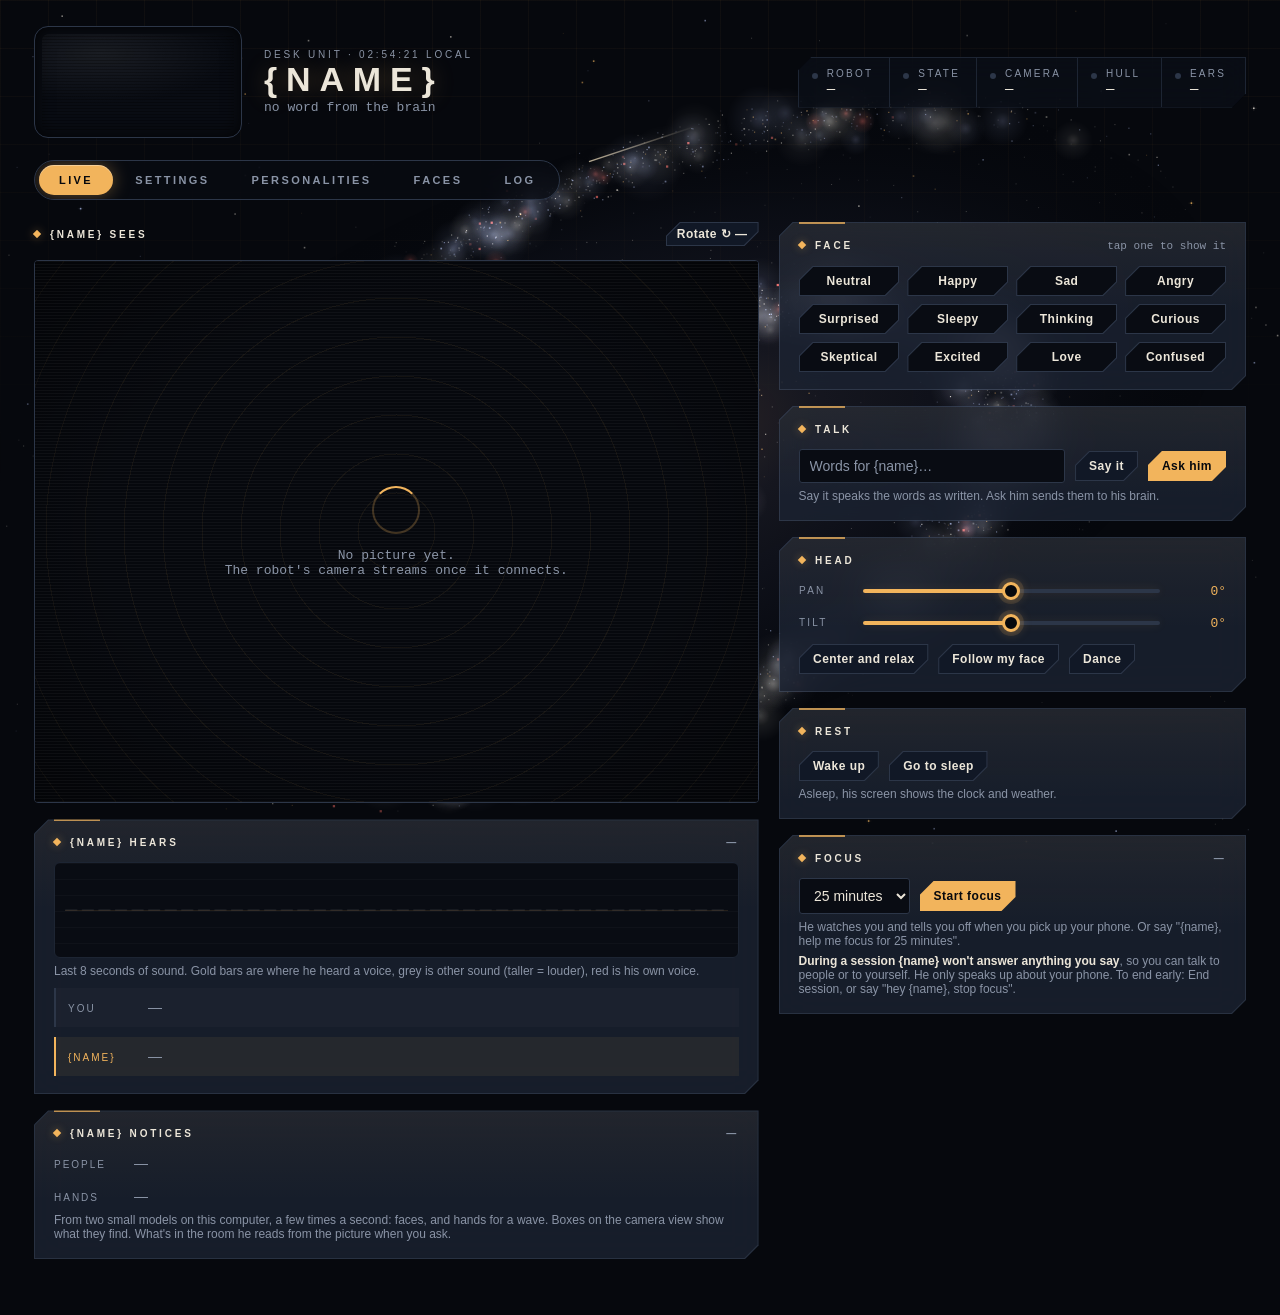
==== commit b75233db: "See through this computer's camera when no robot is connected Running the server with no robot on th" ====
--- a/server/brain/dashboard.html
+++ b/server/brain/dashboard.html
@@ -717,6 +717,14 @@
           <legend class="label"><span>Vision</span><span class="saved" data-saved="vision"></span></legend>
           <div class="set"><label class="check"><input type="checkbox" name="vision.every_question" aria-describedby="vqhint"> A picture with every question</label>
             <p class="hint" id="vqhint">While he's awake, so he knows what you're doing. Off = only when you ask what he sees. Either way the picture goes to the AI provider.</p></div>
+          <fieldset class="set"><legend class="k">He sees through</legend>
+            <div class="choices"><label><input type="radio" name="vision.camera" value="robot"> The robot's camera (nothing while it's away)</label>
+              <label><input type="radio" name="vision.camera" value="mac"> This computer's camera, while the robot is away</label></div>
+            <p class="hint">A connected robot's camera always wins. This computer's needs Camera permission for the app that runs the server (macOS: System Settings &gt; Privacy &amp; Security &gt; Camera); it stays off unless you choose it.</p>
+            <div class="set"><label class="k" for="localrot">This computer's picture turned</label>
+              <select id="localrot" name="vision.camera_rotate"><option value="0">0° (as the camera sees)</option><option value="90">90° clockwise</option>
+                <option value="180">180°</option><option value="270">270° clockwise</option></select>
+              <p class="hint">Only for this computer's camera — if his description of the room is on its side, turn it here. The robot's own "Camera picture turned" setting doesn't touch it.</p></div></fieldset>
           <fieldset class="set"><legend class="k">When he looks</legend>
             <div class="choices"><label><input type="radio" name="vision.snapshot" value="uxga"> Sharpest (1600×1200)</label>
               <label><input type="radio" name="vision.snapshot" value="xga"> Sharp (1024×768)</label>
@@ -1717,7 +1725,8 @@
     renderFocus(s.focus);
     const linked = !!s.robot, fresh = s.frame_age_s != null && s.frame_age_s < 3;
     $("link").textContent = linked ? "on WiFi" : "not connected"; $("link").className = "v" + (linked ? " good" : " warn");
-    $("fps").textContent = fresh ? s.fps + " fps" : "no signal"; $("fps").className = "v" + (fresh ? "" : " warn");
+    $("fps").textContent = fresh ? s.fps + " fps" + (s.camera === "mac" ? " · this computer" : "") : "no signal";
+    $("fps").className = "v" + (fresh ? "" : " warn");
     $("temp").textContent = s.temperature_c != null ? s.temperature_c.toFixed(1) + " °C" : "—";
     $("temp").className = "v" + (s.temperature_c > 75 ? " warn" : "");
     $("state").textContent = s.speaking ? "speaking" : s.thinking ? "thinking" : s.awake ? "awake" : "asleep";
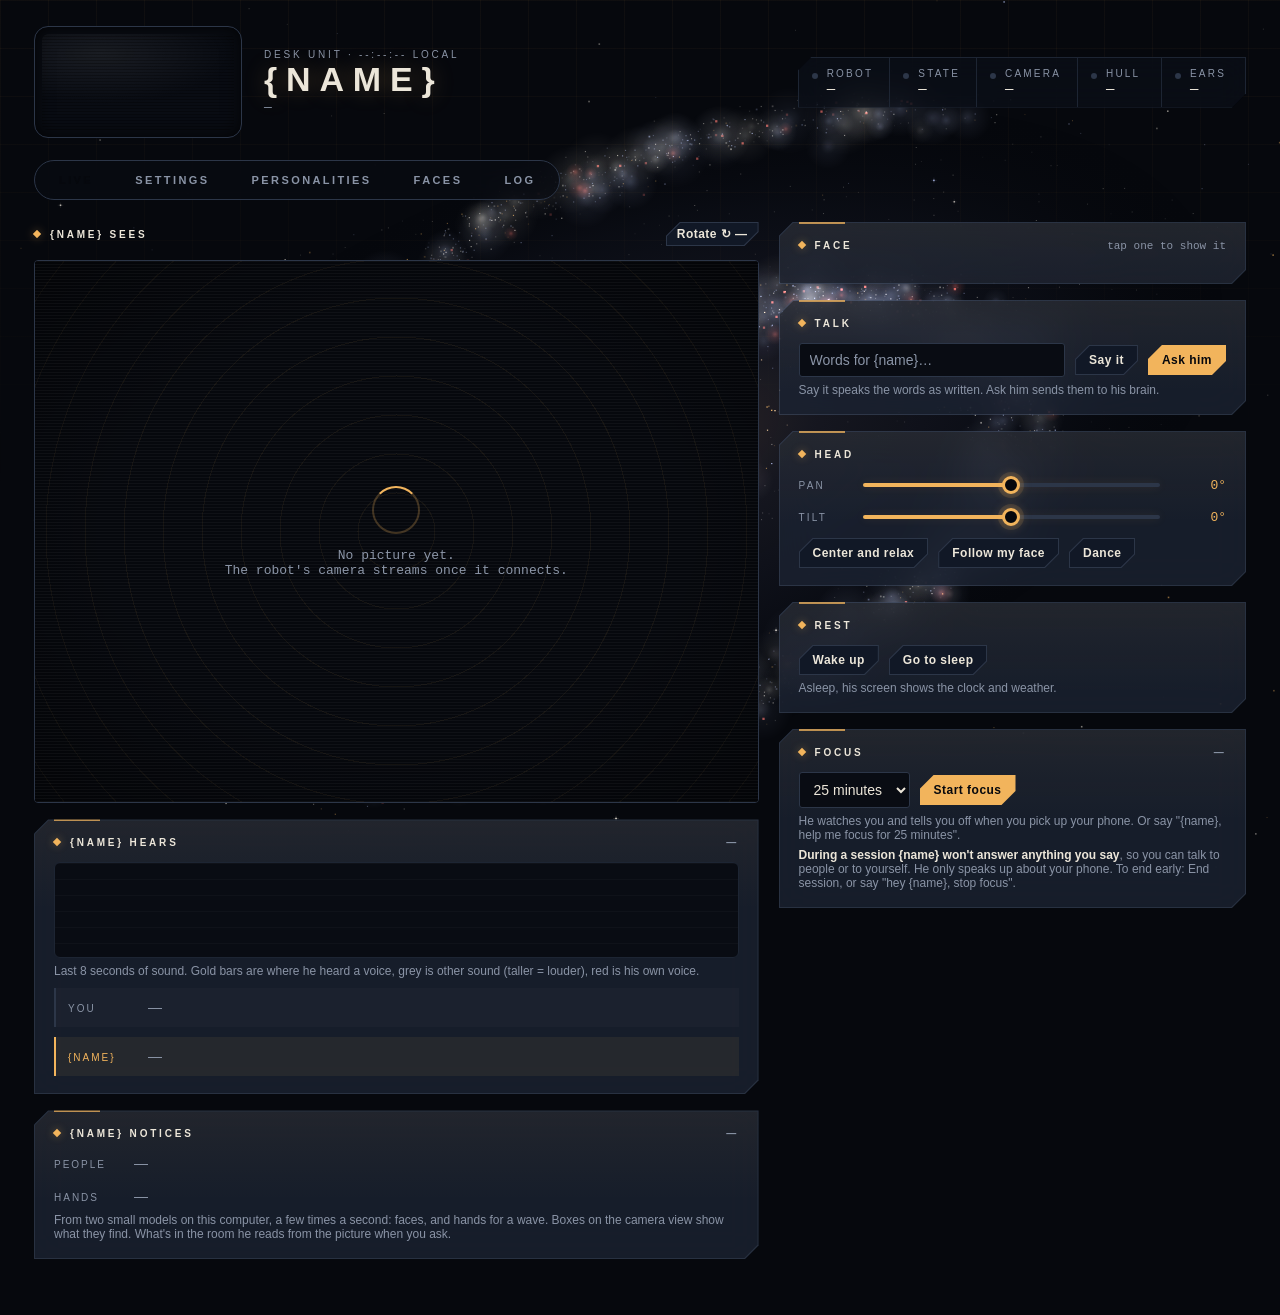
==== commit 3bc29737: "feat: share face drawing via core crate and add desktop face window" ====
--- a/server/brain/dashboard.html
+++ b/server/brain/dashboard.html
@@ -717,14 +717,6 @@
           <legend class="label"><span>Vision</span><span class="saved" data-saved="vision"></span></legend>
           <div class="set"><label class="check"><input type="checkbox" name="vision.every_question" aria-describedby="vqhint"> A picture with every question</label>
             <p class="hint" id="vqhint">While he's awake, so he knows what you're doing. Off = only when you ask what he sees. Either way the picture goes to the AI provider.</p></div>
-          <fieldset class="set"><legend class="k">He sees through</legend>
-            <div class="choices"><label><input type="radio" name="vision.camera" value="robot"> The robot's camera (nothing while it's away)</label>
-              <label><input type="radio" name="vision.camera" value="mac"> This computer's camera, while the robot is away</label></div>
-            <p class="hint">A connected robot's camera always wins. This computer's needs Camera permission for the app that runs the server (macOS: System Settings &gt; Privacy &amp; Security &gt; Camera); it stays off unless you choose it.</p>
-            <div class="set"><label class="k" for="localrot">This computer's picture turned</label>
-              <select id="localrot" name="vision.camera_rotate"><option value="0">0° (as the camera sees)</option><option value="90">90° clockwise</option>
-                <option value="180">180°</option><option value="270">270° clockwise</option></select>
-              <p class="hint">Only for this computer's camera — if his description of the room is on its side, turn it here. The robot's own "Camera picture turned" setting doesn't touch it.</p></div></fieldset>
           <fieldset class="set"><legend class="k">When he looks</legend>
             <div class="choices"><label><input type="radio" name="vision.snapshot" value="uxga"> Sharpest (1600×1200)</label>
               <label><input type="radio" name="vision.snapshot" value="xga"> Sharp (1024×768)</label>
@@ -977,370 +969,46 @@
 <script>
 // The robot's face, drawn here the same way firmware/src/face.cpp draws it (same shapes, same arithmetic), so the
 // Faces tab shows what Rocky's screen will. Change one, change the other.
+// Rocky's face, drawn by face.wasm (face-window/core: the same Rust code as the floating face window). This wraps it
+// in the interface the page uses; the page waits for FaceKit.ready before it starts.
 const FaceKit = (() => {
   const W = 128, H = 64;
   const EYE_KEYS = ["w", "h", "rt", "rb", "st", "sb", "lid", "cheek", "dx", "dy"];
-  const EYE_DEF = { w: 34, h: 34, rt: 12, rb: 12, st: 0, sb: 0, lid: 0, cheek: 0, dx: 0, dy: 0 };
-  const LIMITS = { w: [4, 120], h: [2, 64], rt: [0, 32], rb: [0, 32], st: [-30, 30], sb: [-30, 30],
-                   lid: [0, 40], cheek: [0, 40], dx: [-30, 30], dy: [-30, 30] };
-  const BANG = ["###", "###", "###", "###", "###", "###", "###", "...", "###", "###"];
-  const QUESTION = [".#####.", "##...##", "##...##", ".....##", "....##.", "...##..", "..##...", "..##...", ".......", "..##...", "..##..."];
-  const HEART = [".##.##.", "#######", "#######", ".#####.", "..###..", "...#..."];
-  const clamp = (x, lo, hi) => x < lo ? lo : x > hi ? hi : x;       // as Arduino's constrain()
-  const rnd = (a, b) => a + Math.floor(Math.random() * (b - a));   // as Arduino's random(a, b)
-  const approach = (c, t, f) => c + (t - c) * f;
-  const fl = Math.floor;
-  let fallback = null;   // Rocky's pack, resolved: what the robot uses for anything a pack leaves out
-
-  function readEye(o, base) {
-    const e = { ...base };
-    if (o) for (const k of EYE_KEYS) if (typeof o[k] === "number") e[k] = clamp(o[k], LIMITS[k][0], LIMITS[k][1]);
-    return e;
-  }
-  // A pack file -> what the drawing code uses (Face::applyPackJson).
-  function resolve(p, emotions) {
-    const fb = fallback;
-    const r = {
-      name: p.name || "unnamed", gap: clamp(p.gap ?? 16, 0, 60), y: clamp(p.y ?? 0, -20, 20),
-      cyclops: !!p.cyclops, outline: !!p.outline, glint: p.glint !== false,
-      mouth: p.mouth === "always" ? 1 : p.mouth === "never" ? 2 : 0,
-      asleep: readEye(p.asleep, fb ? fb.asleep : { ...EYE_DEF, w: 30, h: 3, rt: 1, rb: 1 }), looks: {},
-    };
-    for (const name of emotions) {
-      const e = p.emotions && p.emotions[name];
-      if (!e) {
-        r.looks[name] = fb && fb.looks[name] ? fb.looks[name]
-          : { l: { ...EYE_DEF }, r: { ...EYE_DEF }, gazeX: 0, gazeY: 0, pop: 0.12, smile: 0, fx: new Set() };
-        continue;
-      }
-      const l = readEye(e, EYE_DEF);
-      r.looks[name] = {
-        l, r: readEye(e.right, l), pop: clamp(e.pop ?? 0.12, 0, 0.6), smile: clamp(e.smile ?? 0, -6, 6),
-        gazeX: clamp((e.gaze || [])[0] ?? 0, -20, 20), gazeY: clamp((e.gaze || [])[1] ?? 0, -20, 20),
-        fx: new Set(e.fx || []),
-      };
-    }
+  const EMOTIONS = ["neutral", "happy", "sad", "angry", "surprised", "sleepy", "thinking",   // as face.rs
+                    "curious", "skeptical", "excited", "love", "confused"];
+  const NONE = 0xFFFFFFFF;
+  let w = null;
+  const ready = fetch("/face.wasm").then(r => r.arrayBuffer()).then(b => WebAssembly.instantiate(b))
+    .then(({ instance }) => { w = instance.exports; });
+  const emo = e => { const i = EMOTIONS.indexOf(e); return i < 0 ? NONE : i; };
+  const freePack = new FinalizationRegistry(id => w.pack_free(id));
+  const freeSim = new FinalizationRegistry(id => w.sim_free(id));
+
+  // A pack file -> a resolved pack: its id in face.wasm plus every emotion's eyes with defaults filled in.
+  function resolve(p) {
+    const bytes = new TextEncoder().encode(JSON.stringify(p)), ptr = w.alloc(bytes.length);
+    new Uint8Array(w.memory.buffer, ptr, bytes.length).set(bytes);
+    const id = w.pack_new(ptr, bytes.length), out = w.pack_json(id);
+    const r = { ...JSON.parse(new TextDecoder().decode(new Uint8Array(w.memory.buffer, out, w.out_len()))), id };
+    freePack.register(r, id);
     return r;
-  }
-
-  function morph(c, t, f) { for (const k of EYE_KEYS) c[k] = approach(c[k], t[k], f); }
-
-  function inEye(g, x, y) {
-    if (x < g.left || x >= g.right || y < g.top || y >= g.bot) return false;
-    const u = (x - g.cx) / (g.w * 0.5) * g.inner;
-    const topCut = g.st >= 0 ? g.st * (u + 1) * 0.5 : -g.st * (1 - u) * 0.5;
-    const botCut = g.sb >= 0 ? g.sb * (u + 1) * 0.5 : -g.sb * (1 - u) * 0.5;
-    const hh = g.bot - g.top;
-    const yy = y - topCut * (g.bot - y) / hh + botCut * (y - g.top) / hh;
-    if (yy < g.top + g.lid || yy >= g.bot) return false;
-    if (yy < g.top + g.rt) {
-      const qx = clamp(x, g.left + g.rt, g.right - g.rt), dx = x - qx, dy = yy - (g.top + g.rt);
-      if (dx * dx + dy * dy > g.rt * g.rt) return false;
-    }
-    if (yy > g.bot - g.rb) {
-      const qx = clamp(x, g.left + g.rb, g.right - g.rb), dx = x - qx, dy = yy - (g.bot - g.rb);
-      if (dx * dx + dy * dy > g.rb * g.rb) return false;
-    }
-    if (g.cheek > 0.5) {
-      const rr = g.w, ccy = g.bot + rr - g.cheek, dx = x - g.cx, dy = y - ccy;
-      if (dx * dx + dy * dy < rr * rr) return false;
-    }
-    return true;
   }
 
   class Sim {
     constructor(pack, emotion = "neutral", now = performance.now()) {
-      this.pack = pack; this.buf = new Uint8Array(W * H);
-      this.emotion = null; this.idle = true; this.still = false; this.asleep = false;
-      this.talking = false; this.mouthLevel = 0; this.mouth = 0;
-      this.blink = 0; this.blinkClosing = false;
-      this.gazeX = 0; this.gazeY = 0; this.gtx = 0; this.gty = 0;
-      this.pupilX = 0; this.pupilY = 0; this.ptx = 0; this.pty = 0; this.nextPupil = now + rnd(300, 1500);
-      this.pop = 0; this.squint = 0; this.tearY = -1; this.thinkDots = 0; this.jitter = 0;
-      this.hearts = [0, 1, 2].map(() => ({ alive: false, x: 0, y: 0, age: 0 })); this.heartSide = false;
-      this.zeds = [0, 1, 2].map(() => ({ alive: false, x: 0, y: 0, age: 0 }));
-      this.breath = 0; this.twitch = 0; this.frame = 0;
-      this.nextBlink = now + rnd(800, 4000); this.nextSaccade = now + rnd(500, 2500); this.nextSquint = now + rnd(4000, 12000);
-      this.nextTear = 0; this.nextDot = 0; this.nextHeart = 0; this.nextZed = now + 800; this.nextTwitch = now + rnd(5000, 9000);
-      this.since = now;
-      this.setEmotion(emotion, now);
-      const look = pack.looks[emotion];
-      this.curL = { ...look.l }; this.curR = { ...look.r }; this.smile = look.smile; this.pop = 0;
-    }
-    setPack(pack, now = performance.now()) {
-      this.pack = pack;
-      const e = this.emotion; this.emotion = null; this.setEmotion(e, now);
-      if (this.still) this.setStill(e, now);
-    }
-    setEmotion(e, now = performance.now()) {
-      if (e !== this.emotion) {
-        this.pop = 1; this.since = now; this.tearY = -1; this.nextTear = now + 1500; this.thinkDots = 0;
-        for (const h of this.hearts) h.alive = false;
-        this.nextHeart = now + 200;
-      }
-      this.emotion = e;
-      const look = this.pack.looks[e];
-      this.gtx = look.gazeX; this.gty = look.gazeY;
-    }
-    setAsleep(on, now = performance.now()) {
-      if (on === this.asleep) return;
-      this.asleep = on;
-      if (on) {
-        for (const z of this.zeds) z.alive = false;
-        this.nextZed = now + 800; this.nextTwitch = now + rnd(5000, 9000); this.gtx = this.gty = 0;
-      } else { this.pop = 1; this.blink = 0; this.setEmotion(this.emotion, now); }
-    }
-    // Face::setStill: the emotion settled, no blinks, glances or flourishes.
-    setStill(e, now = performance.now()) {
-      this.still = true; this.asleep = false; this.setEmotion(e, now);
-      const look = this.pack.looks[e];
-      this.curL = { ...look.l }; this.curR = { ...look.r }; this.smile = look.smile;
-      this.blink = 0; this.blinkClosing = false; this.pop = this.squint = this.twitch = 0;
-      this.gazeX = this.gtx; this.gazeY = this.gty; this.mouth = 0; this.talking = false; this.jitter = 0;
-      this.pupilX = this.pupilY = this.ptx = this.pty = 0;
-    }
-
-    step(now) {
-      this.frame++;
-      if (this.still) return;
-      const look = this.pack.looks[this.emotion], P = this.pack;
-      const f = this.asleep ? 0.12 : 0.25;
-      morph(this.curL, this.asleep ? P.asleep : look.l, f);
-      morph(this.curR, this.asleep ? P.asleep : look.r, f);
-      this.smile = approach(this.smile, this.asleep ? 0 : look.smile, f);
-      this.pop *= 0.82; this.squint *= 0.85;
-
-      if (this.asleep) {
-        this.breath += 0.035; this.blink = 0; this.blinkClosing = false; this.twitch *= 0.8;
-        if (now >= this.nextTwitch) { this.twitch = 1; this.nextTwitch = now + rnd(6000, 12000); }
-        if (now >= this.nextZed) {
-          for (const z of this.zeds) {
-            if (!z.alive) {
-              z.alive = true; z.age = 0;
-              z.x = Math.min(P.cyclops ? W / 2 + this.curL.w / 2 + 2 : W / 2 + P.gap / 2 + this.curL.w + 2, 108);
-              z.y = H / 2 - 6;
-              break;
-            }
-          }
-          this.nextZed = now + rnd(1100, 1700);
-        }
-        for (const z of this.zeds) {
-          if (!z.alive) continue;
-          z.age += 0.012; z.y -= 0.32; z.x += 0.22;
-          if (z.age >= 1 || z.y < -12) z.alive = false;
-        }
-        this.gazeX = approach(this.gazeX, 0, 0.2); this.gazeY = approach(this.gazeY, 0, 0.2);
-        this.mouth = approach(this.mouth, 0, 0.3);
-        return;
-      }
-
-      if (this.blinkClosing) {
-        this.blink += 0.45;
-        if (this.blink >= 1) { this.blink = 1; this.blinkClosing = false; }
-      } else if (this.blink > 0) this.blink = Math.max(0, this.blink - 0.28);
-
-      if (this.idle) {
-        if (now >= this.nextBlink) {
-          this.blinkClosing = true; this.nextBlink = now + rnd(2200, 6000);
-          if (rnd(0, 100) < 20) this.nextBlink = now + 400;
-        }
-        const looksSomewhere = look.gazeX !== 0 || look.gazeY !== 0;
-        if (now >= this.nextSaccade && !looksSomewhere) {
-          this.gtx = rnd(-8, 9); this.gty = rnd(-4, 5);
-          if (rnd(0, 100) < 40) this.gtx = this.gty = 0;
-          this.nextSaccade = now + rnd(1200, 4000);
-        }
-        if (now >= this.nextPupil) {   // the pupils look at something new (Face::stepAnimation)
-          if (rnd(0, 100) < 35) { this.ptx = rnd(-25, 26) / 100; this.pty = rnd(-20, 21) / 100; }
-          else { this.ptx = rnd(-90, 91) / 100; this.pty = rnd(-60, 61) / 100; }
-          this.nextPupil = now + rnd(600, 2600);
-        }
-        if (now >= this.nextSquint && this.emotion === "neutral") { this.squint = 1; this.nextSquint = now + rnd(8000, 16000); }
-      }
-
-      if (look.fx.has("tear")) {
-        if (this.tearY < 0 && now >= this.nextTear) this.tearY = 0;
-        if (this.tearY >= 0) {
-          this.tearY += 0.7;
-          if (this.tearY > H) { this.tearY = -1; this.nextTear = now + rnd(2500, 5000); }
-        }
-      }
-      if (look.fx.has("dots") && now >= this.nextDot) { this.thinkDots = (this.thinkDots + 1) % 4; this.nextDot = now + 420; }
-      if (look.fx.has("hearts") && now >= this.nextHeart) {
-        for (const h of this.hearts) {
-          if (!h.alive) {
-            h.alive = true; h.age = 0; this.heartSide = !this.heartSide;
-            h.x = this.heartSide ? W / 2 + P.gap / 2 + this.curR.w + 2 : W / 2 - P.gap / 2 - this.curL.w - 9;
-            if (P.cyclops) h.x = this.heartSide ? W / 2 + this.curL.w / 2 + 3 : W / 2 - this.curL.w / 2 - 10;
-            h.y = H / 2 + 6;
-            break;
-          }
-        }
-        this.nextHeart = now + rnd(600, 1000);
-      }
-      for (const h of this.hearts) {
-        if (!h.alive) continue;
-        h.age += 0.015; h.y -= 0.45;
-        if (h.age >= 1 || h.y < -6) h.alive = false;
-      }
-      this.jitter = (look.fx.has("shake") && this.frame % 3 === 0) ? rnd(-1, 2) : 0;
-
-      const mouthGoal = this.talking ? clamp(0.15 + this.mouthLevel * 4, 0.15, 1) : 0;
-      this.mouth = approach(this.mouth, mouthGoal, this.talking ? 0.5 : 0.3);
-      this.gazeX = approach(this.gazeX, this.gtx, 0.35); this.gazeY = approach(this.gazeY, this.gty, 0.35);
-      this.pupilX = approach(this.pupilX, this.ptx, 0.5); this.pupilY = approach(this.pupilY, this.pty, 0.5);
-    }
-
-    // ── pixels ──
-    dot(x, y, c) { if (x >= 0 && y >= 0 && x < W && y < H) this.buf[y * W + x] = c; }
-    rect(x, y, w, h, c) { for (let j = 0; j < h; ++j) for (let i = 0; i < w; ++i) this.dot(x + i, y + j, c); }
-    roundBox(x, y, w, h, r, c) {
-      r = Math.min(r, Math.min(w, h) * 0.5);
-      for (let j = 0; j < h; ++j) for (let i = 0; i < w; ++i) {
-        const px = i + 0.5, py = j + 0.5, qx = clamp(px, r, w - r), qy = clamp(py, r, h - r);
-        if ((px - qx) * (px - qx) + (py - qy) * (py - qy) <= r * r) this.dot(x + i, y + j, c);
-      }
-    }
-    line(x0, y0, x1, y1) {
-      const dx = Math.abs(x1 - x0), sx = x0 < x1 ? 1 : -1, dy = -Math.abs(y1 - y0), sy = y0 < y1 ? 1 : -1;
-      let err = dx + dy;
-      for (;;) {
-        this.dot(x0, y0, 1);
-        if (x0 === x1 && y0 === y1) break;
-        const e2 = 2 * err;
-        if (e2 >= dy) { err += dy; x0 += sx; }
-        if (e2 <= dx) { err += dx; y0 += sy; }
-      }
-    }
-    disc(cx, cy, r) { for (let j = -r; j <= r; ++j) for (let i = -r; i <= r; ++i) if (i * i + j * j <= r * r + r) this.dot(cx + i, cy + j, 1); }
-    glyph(rows, x, y) { rows.forEach((row, j) => { for (let i = 0; i < row.length; ++i) if (row[i] === "#") this.dot(x + i, y + j, 1); }); }
-
-    drawEye(e, cx, cy, inner, hScale) {
-      const P = this.pack, w = e.w;
-      let h = e.h * hScale * (1 - this.blink);
-      if (h < 2) h = 2;
-      const g = { cx: cx - inner * e.dx, w, st: e.st, sb: e.sb, lid: e.lid, cheek: e.cheek, inner };
-      const ecy = cy + e.dy;
-      g.left = g.cx - w * 0.5; g.right = g.cx + w * 0.5; g.top = ecy - h * 0.5; g.bot = ecy + h * 0.5;
-      g.rt = Math.max(0, Math.min(e.rt, Math.min(w, h) * 0.5)); g.rb = Math.max(0, Math.min(e.rb, Math.min(w, h) * 0.5));
-      const x0 = fl(g.left), x1 = Math.ceil(g.right), y0 = fl(g.top), y1 = Math.ceil(g.bot);
-      for (let y = y0; y < y1; ++y) for (let x = x0; x < x1; ++x) {
-        const px = x + 0.5, py = y + 0.5;
-        let on = inEye(g, px, py);
-        if (on && P.outline) on = !(inEye(g, px - 2, py) && inEye(g, px + 2, py) && inEye(g, px, py - 2) && inEye(g, px, py + 2));
-        if (on) this.dot(x, y, 1);
-      }
-      if (P.glint && h > 12 && !this.asleep) this.drawPupil(g, x0, x1, y0, y1);
-    }
-    // Pupil: a dark disc (lit in outline packs) with a highlight, in the part of the eye that shows (Face::drawEye).
-    drawPupil(g, x0, x1, y0, y1) {
-      const P = this.pack, r = clamp(g.w * 0.14, 3, 6);
-      let top = -1, bot = -1;
-      for (let y = y0; y < y1; ++y) if (inEye(g, g.cx, y + 0.5)) { if (top < 0) top = y; bot = y; }
-      if (top < 0) return;
-      const vcy = (top + bot + 1) * 0.5;
-      let left = -1, right = -1;
-      for (let x = x0; x < x1; ++x) if (inEye(g, x + 0.5, vcy)) { if (left < 0) left = x; right = x; }
-      if (left < 0) return;
-      const vcx = (left + right + 1) * 0.5;
-      const roomX = Math.max(0, (right - left + 1) * 0.5 - r - 2), roomY = Math.max(0, (bot - top + 1) * 0.5 - r - 1.5);
-      const px = clamp(this.pupilX + this.gazeX / 12, -1, 1), py = clamp(this.pupilY + this.gazeY / 8, -1, 1);
-      const pcx = vcx + px * roomX, pcy = vcy + py * roomY, ink = P.outline ? 1 : 0, ri = Math.ceil(r);
-      for (let y = fl(pcy) - ri; y <= fl(pcy) + ri; ++y) for (let x = fl(pcx) - ri; x <= fl(pcx) + ri; ++x) {
-        const dx = x + 0.5 - pcx, dy = y + 0.5 - pcy;
-        if (dx * dx + dy * dy <= r * r && inEye(g, x + 0.5, y + 0.5)) this.dot(x, y, ink);
-      }
-      if (!P.outline && r >= 4) {
-        const hx = fl(pcx - r * 0.5), hy = fl(pcy - r * 0.55);
-        if (inEye(g, hx + 0.5, hy + 0.5)) this.rect(hx, hy, 2, 2, 1);
-      }
-    }
-    drawMouth(cx, cy) {
-      const P = this.pack, my0 = fl(cy + this.curL.h * 0.5);
-      if (this.mouth >= 0.05 && P.mouth !== 2) {
-        const mh = 2 + fl(this.mouth * 9), mw = 20 + fl(this.mouth * 8);
-        let my = my0 + 4;
-        if (my + mh > H - 1) my = H - 1 - mh;
-        this.roundBox(cx - Math.trunc(mw / 2), my, mw, mh, Math.min(Math.trunc(mh / 2), 4), 1);
-        if (mh > 6) this.roundBox(cx - Math.trunc(mw / 2) + 3, my + 2, mw - 6, mh - 4, 2, 0);
-      } else if (P.mouth === 1) {
-        const mw = 14, my = Math.min(my0 + 6, H - 4);
-        for (let i = 0; i <= mw; ++i) {
-          const t = (i - mw * 0.5) / (mw * 0.5), yy = fl(my + this.smile * (1 - t * t) + 0.5);
-          this.dot(cx - mw / 2 + i, yy, 1); this.dot(cx - mw / 2 + i, yy + 1, 1);
-        }
-      }
-    }
-    drawFlourishes(leftOuter, rightOuter, eyeTop, eyeBottom, now) {
-      const fx = this.pack.looks[this.emotion].fx, since = now - this.since;
-      const lo = fl(leftOuter), ro = fl(rightOuter);
-      if (fx.has("pop") && since < 900) this.glyph(BANG, 116, 4);
-      if (fx.has("blush")) for (let i = 0; i < 2; ++i) {
-        const lx = lo - 8 + i * 3, rx = ro + 3 + i * 3;
-        this.line(lx, eyeBottom + 1, lx + 3, eyeBottom - 3); this.line(rx, eyeBottom + 1, rx + 3, eyeBottom - 3);
-      }
-      if (fx.has("tear") && this.tearY >= 0) {
-        const tx = ro - 3, ty = eyeBottom + fl(this.tearY);
-        this.disc(tx, ty, 2); this.line(tx, ty - 5, tx, ty - 2);
-      }
-      if (fx.has("dots")) for (let i = 0; i < this.thinkDots; ++i) this.disc(W - 26 + i * 8, 9, 2);
-      if (fx.has("steam") && fl(this.frame / 6) % 2 === 0) {
-        this.line(lo - 4, eyeTop - 4, lo - 2, eyeTop - 9); this.line(ro + 4, eyeTop - 4, ro + 2, eyeTop - 9);
-      }
-      if (fx.has("hearts")) for (const h of this.hearts) {
-        if (!h.alive || (h.age > 0.8 && this.frame % 2 === 0)) continue;
-        this.glyph(HEART, fl(h.x), fl(h.y));
-      }
-      if (fx.has("question")) this.glyph(QUESTION, 112, 3 + fl(Math.sin(this.frame * 0.15) * 2));
-      if (fx.has("sparkle")) {
-        const a = fl(this.frame / 5) % 2 === 0;
-        const pts = [a ? lo - 6 : lo - 5, a ? eyeTop + 3 : eyeBottom - 5, a ? ro + 6 : ro + 5, a ? eyeBottom - 4 : eyeTop + 2];
-        for (let k = 0; k < 2; ++k) {
-          const x = pts[k * 2], y = pts[k * 2 + 1];
-          this.line(x - 2, y, x + 2, y); this.line(x, y - 2, x, y + 2);
-        }
-      }
-    }
-    drawZeds() {
-      for (const z of this.zeds) {
-        if (!z.alive || (z.age > 0.8 && this.frame % 2 === 0)) continue;
-        const s = z.age < 0.33 ? 4 : z.age < 0.66 ? 6 : 8, x = fl(z.x), y = fl(z.y) - s;
-        if (x < 0 || x >= W - 4 || y < 0) continue;
-        for (let b = 0; b < (s >= 8 ? 2 : 1); ++b) {
-          this.line(x + b, y, x + s + b, y); this.line(x + s + b, y, x + b, y + s); this.line(x + b, y + s, x + s + b, y + s);
-        }
-      }
-    }
-    render(now = performance.now()) {
-      this.buf.fill(0);
-      const P = this.pack, look = P.looks[this.emotion], lively = !this.still && !this.asleep;
-      let bob = this.asleep ? Math.sin(this.breath) * 2 : -this.mouth * 2;
-      if (lively && look.fx.has("bounce")) bob -= Math.abs(Math.sin(this.frame * 0.18)) * 3;
-      const sway = (lively && look.fx.has("wobble")) ? Math.sin(this.frame * 0.08) * 3 : 0;
-      let cy = H / 2 + P.y + this.gazeY + bob;
-      if (this.talking) cy -= 2;
-      const gx = this.gazeX + this.jitter + sway;
-      let hScale = 1 + this.pop * look.pop;
-      hScale *= 1 - this.squint * 0.4;
-      if (this.asleep) hScale += this.twitch * 2.5;
-      let leftOuter, rightOuter;
-      if (P.cyclops) {
-        const cx = W / 2 + gx;
-        this.drawEye(this.curL, cx, cy, 1, hScale);
-        leftOuter = cx - this.curL.dx - this.curL.w / 2; rightOuter = cx - this.curL.dx + this.curL.w / 2;
-      } else {
-        const lcx = W / 2 - P.gap / 2 - this.curL.w / 2 + gx, rcx = W / 2 + P.gap / 2 + this.curR.w / 2 + gx;
-        this.drawEye(this.curL, lcx, cy, 1, hScale); this.drawEye(this.curR, rcx, cy, -1, hScale);
-        leftOuter = lcx - this.curL.dx - this.curL.w / 2; rightOuter = rcx + this.curR.dx + this.curR.w / 2;
-      }
-      const eyeTop = fl(cy - this.curL.h * hScale / 2), eyeBottom = fl(cy + this.curL.h * hScale / 2);
-      if (this.asleep) this.drawZeds();
-      else {
-        if (!this.still) this.drawFlourishes(leftOuter, rightOuter, eyeTop, eyeBottom, now);
-        this.drawMouth(W / 2 + fl(this.gazeX * 0.5), fl(cy));
-      }
-      return this.buf;
-    }
+      this.id = w.sim_new(pack.id, emo(emotion), now); this._talking = false; this._level = 0;
+      freeSim.register(this, this.id);
+    }
+    get talking() { return this._talking; }
+    set talking(on) { this._talking = !!on; w.sim_set_talking(this.id, on ? 1 : 0, this._level); }
+    get mouthLevel() { return this._level; }
+    set mouthLevel(v) { this._level = v; w.sim_set_talking(this.id, this._talking ? 1 : 0, v); }
+    setPack(pack, now = performance.now()) { w.sim_set_pack(this.id, pack.id, now); }
+    setEmotion(e, now = performance.now()) { w.sim_set_emotion(this.id, emo(e), now); }
+    setAsleep(on, now = performance.now()) { w.sim_set_asleep(this.id, on ? 1 : 0, now); }
+    setStill(e, now = performance.now()) { w.sim_set_still(this.id, emo(e), now); }
+    step(now) { w.sim_step(this.id, now); }
+    render(now = performance.now()) { return new Uint8Array(w.memory.buffer, w.sim_render(this.id, now), W * H).slice(); }
   }
 
   // Paint a frame onto a 128x64 canvas, lit pixels in the OLED's amber.
@@ -1356,12 +1024,12 @@
   }
   function still(pack, emotion) { const s = new Sim(pack, emotion); s.setStill(emotion); return s.render(); }
 
-  return { W, H, EYE_KEYS, EYE_DEF, LIMITS, resolve, Sim, paint, still,
-           setFallback(p) { fallback = p; } };
+  return { W, H, EYE_KEYS, ready, resolve, Sim, paint, still,
+           setFallback(p) { w.pack_set_fallback(p ? p.id : NONE); } };
 })();
 </script>
 <script>
-(() => {
+FaceKit.ready.then(() => {
   const $ = id => document.getElementById(id);
   let NAME = "{name}";   // the active personality's name; setRobotName() changes it everywhere on the page
   function setRobotName(name) {
@@ -1556,7 +1224,7 @@
       words.heard = s.last_heard || ""; words.heardAt = performance.now();
     }
   }
-  const split = t => t.split(/\s+/).filter(Boolean);
+  const split = t => (t || "").split(/\s+/).filter(Boolean);
   function upto(text, frac) {   // the words of `text` reached `frac` of the way through saying it
     const ws = split(text), total = text.length || 1;
     let used = 0, n = 0;
@@ -1725,8 +1393,7 @@
     renderFocus(s.focus);
     const linked = !!s.robot, fresh = s.frame_age_s != null && s.frame_age_s < 3;
     $("link").textContent = linked ? "on WiFi" : "not connected"; $("link").className = "v" + (linked ? " good" : " warn");
-    $("fps").textContent = fresh ? s.fps + " fps" + (s.camera === "mac" ? " · this computer" : "") : "no signal";
-    $("fps").className = "v" + (fresh ? "" : " warn");
+    $("fps").textContent = fresh ? s.fps + " fps" : "no signal"; $("fps").className = "v" + (fresh ? "" : " warn");
     $("temp").textContent = s.temperature_c != null ? s.temperature_c.toFixed(1) + " °C" : "—";
     $("temp").className = "v" + (s.temperature_c > 75 ? " warn" : "");
     $("state").textContent = s.speaking ? "speaking" : s.thinking ? "thinking" : s.awake ? "awake" : "asleep";
@@ -2478,7 +2145,7 @@
   clock(); setInterval(clock, 1000);
   const first = $({ "#settings": "t-settings", "#personalities": "t-chars", "#faces": "t-faces", "#log": "t-log" }[location.hash] || store.get("rocky-tab") || "t-live");
   selectTab(first || tabs[0]);
-})();
+});
 </script>
 </body>
 </html>
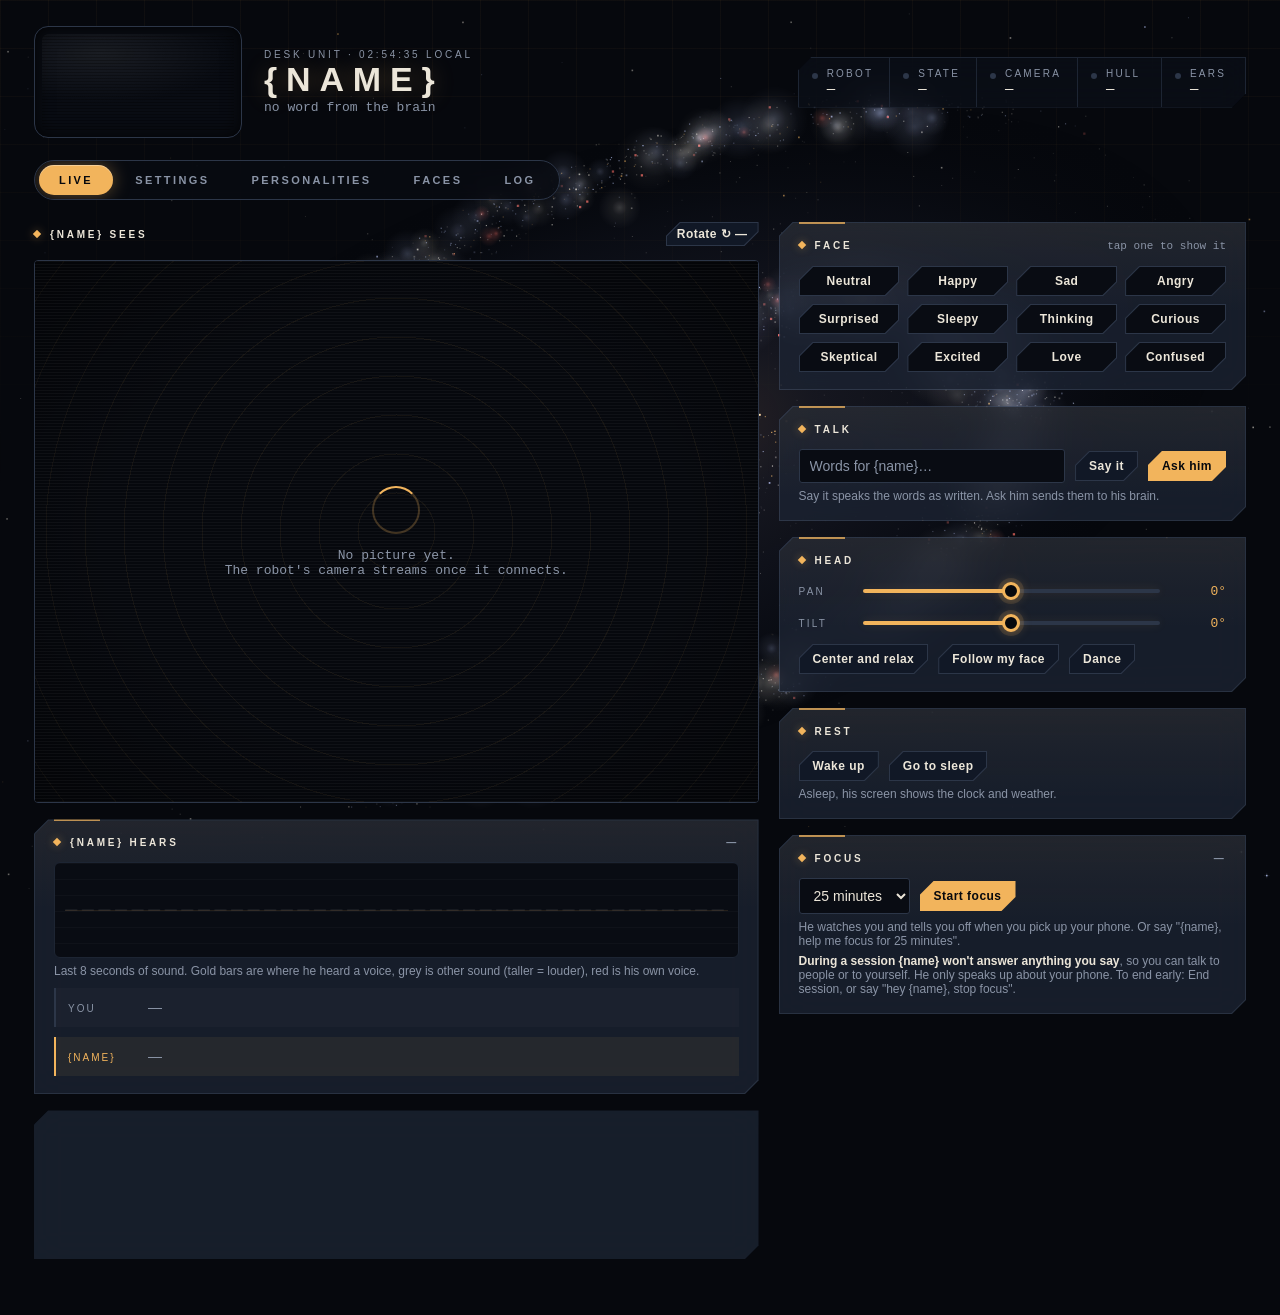
==== commit f11d8977: "Merge b75233db0b43ec6abb40eb3bcf8183c884205658 into 7856b55e08e58a1dd959e05ed77231810ff04669" ====
--- a/server/brain/dashboard.html
+++ b/server/brain/dashboard.html
@@ -717,6 +717,14 @@
           <legend class="label"><span>Vision</span><span class="saved" data-saved="vision"></span></legend>
           <div class="set"><label class="check"><input type="checkbox" name="vision.every_question" aria-describedby="vqhint"> A picture with every question</label>
             <p class="hint" id="vqhint">While he's awake, so he knows what you're doing. Off = only when you ask what he sees. Either way the picture goes to the AI provider.</p></div>
+          <fieldset class="set"><legend class="k">He sees through</legend>
+            <div class="choices"><label><input type="radio" name="vision.camera" value="robot"> The robot's camera (nothing while it's away)</label>
+              <label><input type="radio" name="vision.camera" value="mac"> This computer's camera, while the robot is away</label></div>
+            <p class="hint">A connected robot's camera always wins. This computer's needs Camera permission for the app that runs the server (macOS: System Settings &gt; Privacy &amp; Security &gt; Camera); it stays off unless you choose it.</p>
+            <div class="set"><label class="k" for="localrot">This computer's picture turned</label>
+              <select id="localrot" name="vision.camera_rotate"><option value="0">0° (as the camera sees)</option><option value="90">90° clockwise</option>
+                <option value="180">180°</option><option value="270">270° clockwise</option></select>
+              <p class="hint">Only for this computer's camera — if his description of the room is on its side, turn it here. The robot's own "Camera picture turned" setting doesn't touch it.</p></div></fieldset>
           <fieldset class="set"><legend class="k">When he looks</legend>
             <div class="choices"><label><input type="radio" name="vision.snapshot" value="uxga"> Sharpest (1600×1200)</label>
               <label><input type="radio" name="vision.snapshot" value="xga"> Sharp (1024×768)</label>
@@ -969,46 +977,370 @@
 <script>
 // The robot's face, drawn here the same way firmware/src/face.cpp draws it (same shapes, same arithmetic), so the
 // Faces tab shows what Rocky's screen will. Change one, change the other.
-// Rocky's face, drawn by face.wasm (face-window/core: the same Rust code as the floating face window). This wraps it
-// in the interface the page uses; the page waits for FaceKit.ready before it starts.
 const FaceKit = (() => {
   const W = 128, H = 64;
   const EYE_KEYS = ["w", "h", "rt", "rb", "st", "sb", "lid", "cheek", "dx", "dy"];
-  const EMOTIONS = ["neutral", "happy", "sad", "angry", "surprised", "sleepy", "thinking",   // as face.rs
-                    "curious", "skeptical", "excited", "love", "confused"];
-  const NONE = 0xFFFFFFFF;
-  let w = null;
-  const ready = fetch("/face.wasm").then(r => r.arrayBuffer()).then(b => WebAssembly.instantiate(b))
-    .then(({ instance }) => { w = instance.exports; });
-  const emo = e => { const i = EMOTIONS.indexOf(e); return i < 0 ? NONE : i; };
-  const freePack = new FinalizationRegistry(id => w.pack_free(id));
-  const freeSim = new FinalizationRegistry(id => w.sim_free(id));
-
-  // A pack file -> a resolved pack: its id in face.wasm plus every emotion's eyes with defaults filled in.
-  function resolve(p) {
-    const bytes = new TextEncoder().encode(JSON.stringify(p)), ptr = w.alloc(bytes.length);
-    new Uint8Array(w.memory.buffer, ptr, bytes.length).set(bytes);
-    const id = w.pack_new(ptr, bytes.length), out = w.pack_json(id);
-    const r = { ...JSON.parse(new TextDecoder().decode(new Uint8Array(w.memory.buffer, out, w.out_len()))), id };
-    freePack.register(r, id);
+  const EYE_DEF = { w: 34, h: 34, rt: 12, rb: 12, st: 0, sb: 0, lid: 0, cheek: 0, dx: 0, dy: 0 };
+  const LIMITS = { w: [4, 120], h: [2, 64], rt: [0, 32], rb: [0, 32], st: [-30, 30], sb: [-30, 30],
+                   lid: [0, 40], cheek: [0, 40], dx: [-30, 30], dy: [-30, 30] };
+  const BANG = ["###", "###", "###", "###", "###", "###", "###", "...", "###", "###"];
+  const QUESTION = [".#####.", "##...##", "##...##", ".....##", "....##.", "...##..", "..##...", "..##...", ".......", "..##...", "..##..."];
+  const HEART = [".##.##.", "#######", "#######", ".#####.", "..###..", "...#..."];
+  const clamp = (x, lo, hi) => x < lo ? lo : x > hi ? hi : x;       // as Arduino's constrain()
+  const rnd = (a, b) => a + Math.floor(Math.random() * (b - a));   // as Arduino's random(a, b)
+  const approach = (c, t, f) => c + (t - c) * f;
+  const fl = Math.floor;
+  let fallback = null;   // Rocky's pack, resolved: what the robot uses for anything a pack leaves out
+
+  function readEye(o, base) {
+    const e = { ...base };
+    if (o) for (const k of EYE_KEYS) if (typeof o[k] === "number") e[k] = clamp(o[k], LIMITS[k][0], LIMITS[k][1]);
+    return e;
+  }
+  // A pack file -> what the drawing code uses (Face::applyPackJson).
+  function resolve(p, emotions) {
+    const fb = fallback;
+    const r = {
+      name: p.name || "unnamed", gap: clamp(p.gap ?? 16, 0, 60), y: clamp(p.y ?? 0, -20, 20),
+      cyclops: !!p.cyclops, outline: !!p.outline, glint: p.glint !== false,
+      mouth: p.mouth === "always" ? 1 : p.mouth === "never" ? 2 : 0,
+      asleep: readEye(p.asleep, fb ? fb.asleep : { ...EYE_DEF, w: 30, h: 3, rt: 1, rb: 1 }), looks: {},
+    };
+    for (const name of emotions) {
+      const e = p.emotions && p.emotions[name];
+      if (!e) {
+        r.looks[name] = fb && fb.looks[name] ? fb.looks[name]
+          : { l: { ...EYE_DEF }, r: { ...EYE_DEF }, gazeX: 0, gazeY: 0, pop: 0.12, smile: 0, fx: new Set() };
+        continue;
+      }
+      const l = readEye(e, EYE_DEF);
+      r.looks[name] = {
+        l, r: readEye(e.right, l), pop: clamp(e.pop ?? 0.12, 0, 0.6), smile: clamp(e.smile ?? 0, -6, 6),
+        gazeX: clamp((e.gaze || [])[0] ?? 0, -20, 20), gazeY: clamp((e.gaze || [])[1] ?? 0, -20, 20),
+        fx: new Set(e.fx || []),
+      };
+    }
     return r;
+  }
+
+  function morph(c, t, f) { for (const k of EYE_KEYS) c[k] = approach(c[k], t[k], f); }
+
+  function inEye(g, x, y) {
+    if (x < g.left || x >= g.right || y < g.top || y >= g.bot) return false;
+    const u = (x - g.cx) / (g.w * 0.5) * g.inner;
+    const topCut = g.st >= 0 ? g.st * (u + 1) * 0.5 : -g.st * (1 - u) * 0.5;
+    const botCut = g.sb >= 0 ? g.sb * (u + 1) * 0.5 : -g.sb * (1 - u) * 0.5;
+    const hh = g.bot - g.top;
+    const yy = y - topCut * (g.bot - y) / hh + botCut * (y - g.top) / hh;
+    if (yy < g.top + g.lid || yy >= g.bot) return false;
+    if (yy < g.top + g.rt) {
+      const qx = clamp(x, g.left + g.rt, g.right - g.rt), dx = x - qx, dy = yy - (g.top + g.rt);
+      if (dx * dx + dy * dy > g.rt * g.rt) return false;
+    }
+    if (yy > g.bot - g.rb) {
+      const qx = clamp(x, g.left + g.rb, g.right - g.rb), dx = x - qx, dy = yy - (g.bot - g.rb);
+      if (dx * dx + dy * dy > g.rb * g.rb) return false;
+    }
+    if (g.cheek > 0.5) {
+      const rr = g.w, ccy = g.bot + rr - g.cheek, dx = x - g.cx, dy = y - ccy;
+      if (dx * dx + dy * dy < rr * rr) return false;
+    }
+    return true;
   }
 
   class Sim {
     constructor(pack, emotion = "neutral", now = performance.now()) {
-      this.id = w.sim_new(pack.id, emo(emotion), now); this._talking = false; this._level = 0;
-      freeSim.register(this, this.id);
-    }
-    get talking() { return this._talking; }
-    set talking(on) { this._talking = !!on; w.sim_set_talking(this.id, on ? 1 : 0, this._level); }
-    get mouthLevel() { return this._level; }
-    set mouthLevel(v) { this._level = v; w.sim_set_talking(this.id, this._talking ? 1 : 0, v); }
-    setPack(pack, now = performance.now()) { w.sim_set_pack(this.id, pack.id, now); }
-    setEmotion(e, now = performance.now()) { w.sim_set_emotion(this.id, emo(e), now); }
-    setAsleep(on, now = performance.now()) { w.sim_set_asleep(this.id, on ? 1 : 0, now); }
-    setStill(e, now = performance.now()) { w.sim_set_still(this.id, emo(e), now); }
-    step(now) { w.sim_step(this.id, now); }
-    render(now = performance.now()) { return new Uint8Array(w.memory.buffer, w.sim_render(this.id, now), W * H).slice(); }
+      this.pack = pack; this.buf = new Uint8Array(W * H);
+      this.emotion = null; this.idle = true; this.still = false; this.asleep = false;
+      this.talking = false; this.mouthLevel = 0; this.mouth = 0;
+      this.blink = 0; this.blinkClosing = false;
+      this.gazeX = 0; this.gazeY = 0; this.gtx = 0; this.gty = 0;
+      this.pupilX = 0; this.pupilY = 0; this.ptx = 0; this.pty = 0; this.nextPupil = now + rnd(300, 1500);
+      this.pop = 0; this.squint = 0; this.tearY = -1; this.thinkDots = 0; this.jitter = 0;
+      this.hearts = [0, 1, 2].map(() => ({ alive: false, x: 0, y: 0, age: 0 })); this.heartSide = false;
+      this.zeds = [0, 1, 2].map(() => ({ alive: false, x: 0, y: 0, age: 0 }));
+      this.breath = 0; this.twitch = 0; this.frame = 0;
+      this.nextBlink = now + rnd(800, 4000); this.nextSaccade = now + rnd(500, 2500); this.nextSquint = now + rnd(4000, 12000);
+      this.nextTear = 0; this.nextDot = 0; this.nextHeart = 0; this.nextZed = now + 800; this.nextTwitch = now + rnd(5000, 9000);
+      this.since = now;
+      this.setEmotion(emotion, now);
+      const look = pack.looks[emotion];
+      this.curL = { ...look.l }; this.curR = { ...look.r }; this.smile = look.smile; this.pop = 0;
+    }
+    setPack(pack, now = performance.now()) {
+      this.pack = pack;
+      const e = this.emotion; this.emotion = null; this.setEmotion(e, now);
+      if (this.still) this.setStill(e, now);
+    }
+    setEmotion(e, now = performance.now()) {
+      if (e !== this.emotion) {
+        this.pop = 1; this.since = now; this.tearY = -1; this.nextTear = now + 1500; this.thinkDots = 0;
+        for (const h of this.hearts) h.alive = false;
+        this.nextHeart = now + 200;
+      }
+      this.emotion = e;
+      const look = this.pack.looks[e];
+      this.gtx = look.gazeX; this.gty = look.gazeY;
+    }
+    setAsleep(on, now = performance.now()) {
+      if (on === this.asleep) return;
+      this.asleep = on;
+      if (on) {
+        for (const z of this.zeds) z.alive = false;
+        this.nextZed = now + 800; this.nextTwitch = now + rnd(5000, 9000); this.gtx = this.gty = 0;
+      } else { this.pop = 1; this.blink = 0; this.setEmotion(this.emotion, now); }
+    }
+    // Face::setStill: the emotion settled, no blinks, glances or flourishes.
+    setStill(e, now = performance.now()) {
+      this.still = true; this.asleep = false; this.setEmotion(e, now);
+      const look = this.pack.looks[e];
+      this.curL = { ...look.l }; this.curR = { ...look.r }; this.smile = look.smile;
+      this.blink = 0; this.blinkClosing = false; this.pop = this.squint = this.twitch = 0;
+      this.gazeX = this.gtx; this.gazeY = this.gty; this.mouth = 0; this.talking = false; this.jitter = 0;
+      this.pupilX = this.pupilY = this.ptx = this.pty = 0;
+    }
+
+    step(now) {
+      this.frame++;
+      if (this.still) return;
+      const look = this.pack.looks[this.emotion], P = this.pack;
+      const f = this.asleep ? 0.12 : 0.25;
+      morph(this.curL, this.asleep ? P.asleep : look.l, f);
+      morph(this.curR, this.asleep ? P.asleep : look.r, f);
+      this.smile = approach(this.smile, this.asleep ? 0 : look.smile, f);
+      this.pop *= 0.82; this.squint *= 0.85;
+
+      if (this.asleep) {
+        this.breath += 0.035; this.blink = 0; this.blinkClosing = false; this.twitch *= 0.8;
+        if (now >= this.nextTwitch) { this.twitch = 1; this.nextTwitch = now + rnd(6000, 12000); }
+        if (now >= this.nextZed) {
+          for (const z of this.zeds) {
+            if (!z.alive) {
+              z.alive = true; z.age = 0;
+              z.x = Math.min(P.cyclops ? W / 2 + this.curL.w / 2 + 2 : W / 2 + P.gap / 2 + this.curL.w + 2, 108);
+              z.y = H / 2 - 6;
+              break;
+            }
+          }
+          this.nextZed = now + rnd(1100, 1700);
+        }
+        for (const z of this.zeds) {
+          if (!z.alive) continue;
+          z.age += 0.012; z.y -= 0.32; z.x += 0.22;
+          if (z.age >= 1 || z.y < -12) z.alive = false;
+        }
+        this.gazeX = approach(this.gazeX, 0, 0.2); this.gazeY = approach(this.gazeY, 0, 0.2);
+        this.mouth = approach(this.mouth, 0, 0.3);
+        return;
+      }
+
+      if (this.blinkClosing) {
+        this.blink += 0.45;
+        if (this.blink >= 1) { this.blink = 1; this.blinkClosing = false; }
+      } else if (this.blink > 0) this.blink = Math.max(0, this.blink - 0.28);
+
+      if (this.idle) {
+        if (now >= this.nextBlink) {
+          this.blinkClosing = true; this.nextBlink = now + rnd(2200, 6000);
+          if (rnd(0, 100) < 20) this.nextBlink = now + 400;
+        }
+        const looksSomewhere = look.gazeX !== 0 || look.gazeY !== 0;
+        if (now >= this.nextSaccade && !looksSomewhere) {
+          this.gtx = rnd(-8, 9); this.gty = rnd(-4, 5);
+          if (rnd(0, 100) < 40) this.gtx = this.gty = 0;
+          this.nextSaccade = now + rnd(1200, 4000);
+        }
+        if (now >= this.nextPupil) {   // the pupils look at something new (Face::stepAnimation)
+          if (rnd(0, 100) < 35) { this.ptx = rnd(-25, 26) / 100; this.pty = rnd(-20, 21) / 100; }
+          else { this.ptx = rnd(-90, 91) / 100; this.pty = rnd(-60, 61) / 100; }
+          this.nextPupil = now + rnd(600, 2600);
+        }
+        if (now >= this.nextSquint && this.emotion === "neutral") { this.squint = 1; this.nextSquint = now + rnd(8000, 16000); }
+      }
+
+      if (look.fx.has("tear")) {
+        if (this.tearY < 0 && now >= this.nextTear) this.tearY = 0;
+        if (this.tearY >= 0) {
+          this.tearY += 0.7;
+          if (this.tearY > H) { this.tearY = -1; this.nextTear = now + rnd(2500, 5000); }
+        }
+      }
+      if (look.fx.has("dots") && now >= this.nextDot) { this.thinkDots = (this.thinkDots + 1) % 4; this.nextDot = now + 420; }
+      if (look.fx.has("hearts") && now >= this.nextHeart) {
+        for (const h of this.hearts) {
+          if (!h.alive) {
+            h.alive = true; h.age = 0; this.heartSide = !this.heartSide;
+            h.x = this.heartSide ? W / 2 + P.gap / 2 + this.curR.w + 2 : W / 2 - P.gap / 2 - this.curL.w - 9;
+            if (P.cyclops) h.x = this.heartSide ? W / 2 + this.curL.w / 2 + 3 : W / 2 - this.curL.w / 2 - 10;
+            h.y = H / 2 + 6;
+            break;
+          }
+        }
+        this.nextHeart = now + rnd(600, 1000);
+      }
+      for (const h of this.hearts) {
+        if (!h.alive) continue;
+        h.age += 0.015; h.y -= 0.45;
+        if (h.age >= 1 || h.y < -6) h.alive = false;
+      }
+      this.jitter = (look.fx.has("shake") && this.frame % 3 === 0) ? rnd(-1, 2) : 0;
+
+      const mouthGoal = this.talking ? clamp(0.15 + this.mouthLevel * 4, 0.15, 1) : 0;
+      this.mouth = approach(this.mouth, mouthGoal, this.talking ? 0.5 : 0.3);
+      this.gazeX = approach(this.gazeX, this.gtx, 0.35); this.gazeY = approach(this.gazeY, this.gty, 0.35);
+      this.pupilX = approach(this.pupilX, this.ptx, 0.5); this.pupilY = approach(this.pupilY, this.pty, 0.5);
+    }
+
+    // ── pixels ──
+    dot(x, y, c) { if (x >= 0 && y >= 0 && x < W && y < H) this.buf[y * W + x] = c; }
+    rect(x, y, w, h, c) { for (let j = 0; j < h; ++j) for (let i = 0; i < w; ++i) this.dot(x + i, y + j, c); }
+    roundBox(x, y, w, h, r, c) {
+      r = Math.min(r, Math.min(w, h) * 0.5);
+      for (let j = 0; j < h; ++j) for (let i = 0; i < w; ++i) {
+        const px = i + 0.5, py = j + 0.5, qx = clamp(px, r, w - r), qy = clamp(py, r, h - r);
+        if ((px - qx) * (px - qx) + (py - qy) * (py - qy) <= r * r) this.dot(x + i, y + j, c);
+      }
+    }
+    line(x0, y0, x1, y1) {
+      const dx = Math.abs(x1 - x0), sx = x0 < x1 ? 1 : -1, dy = -Math.abs(y1 - y0), sy = y0 < y1 ? 1 : -1;
+      let err = dx + dy;
+      for (;;) {
+        this.dot(x0, y0, 1);
+        if (x0 === x1 && y0 === y1) break;
+        const e2 = 2 * err;
+        if (e2 >= dy) { err += dy; x0 += sx; }
+        if (e2 <= dx) { err += dx; y0 += sy; }
+      }
+    }
+    disc(cx, cy, r) { for (let j = -r; j <= r; ++j) for (let i = -r; i <= r; ++i) if (i * i + j * j <= r * r + r) this.dot(cx + i, cy + j, 1); }
+    glyph(rows, x, y) { rows.forEach((row, j) => { for (let i = 0; i < row.length; ++i) if (row[i] === "#") this.dot(x + i, y + j, 1); }); }
+
+    drawEye(e, cx, cy, inner, hScale) {
+      const P = this.pack, w = e.w;
+      let h = e.h * hScale * (1 - this.blink);
+      if (h < 2) h = 2;
+      const g = { cx: cx - inner * e.dx, w, st: e.st, sb: e.sb, lid: e.lid, cheek: e.cheek, inner };
+      const ecy = cy + e.dy;
+      g.left = g.cx - w * 0.5; g.right = g.cx + w * 0.5; g.top = ecy - h * 0.5; g.bot = ecy + h * 0.5;
+      g.rt = Math.max(0, Math.min(e.rt, Math.min(w, h) * 0.5)); g.rb = Math.max(0, Math.min(e.rb, Math.min(w, h) * 0.5));
+      const x0 = fl(g.left), x1 = Math.ceil(g.right), y0 = fl(g.top), y1 = Math.ceil(g.bot);
+      for (let y = y0; y < y1; ++y) for (let x = x0; x < x1; ++x) {
+        const px = x + 0.5, py = y + 0.5;
+        let on = inEye(g, px, py);
+        if (on && P.outline) on = !(inEye(g, px - 2, py) && inEye(g, px + 2, py) && inEye(g, px, py - 2) && inEye(g, px, py + 2));
+        if (on) this.dot(x, y, 1);
+      }
+      if (P.glint && h > 12 && !this.asleep) this.drawPupil(g, x0, x1, y0, y1);
+    }
+    // Pupil: a dark disc (lit in outline packs) with a highlight, in the part of the eye that shows (Face::drawEye).
+    drawPupil(g, x0, x1, y0, y1) {
+      const P = this.pack, r = clamp(g.w * 0.14, 3, 6);
+      let top = -1, bot = -1;
+      for (let y = y0; y < y1; ++y) if (inEye(g, g.cx, y + 0.5)) { if (top < 0) top = y; bot = y; }
+      if (top < 0) return;
+      const vcy = (top + bot + 1) * 0.5;
+      let left = -1, right = -1;
+      for (let x = x0; x < x1; ++x) if (inEye(g, x + 0.5, vcy)) { if (left < 0) left = x; right = x; }
+      if (left < 0) return;
+      const vcx = (left + right + 1) * 0.5;
+      const roomX = Math.max(0, (right - left + 1) * 0.5 - r - 2), roomY = Math.max(0, (bot - top + 1) * 0.5 - r - 1.5);
+      const px = clamp(this.pupilX + this.gazeX / 12, -1, 1), py = clamp(this.pupilY + this.gazeY / 8, -1, 1);
+      const pcx = vcx + px * roomX, pcy = vcy + py * roomY, ink = P.outline ? 1 : 0, ri = Math.ceil(r);
+      for (let y = fl(pcy) - ri; y <= fl(pcy) + ri; ++y) for (let x = fl(pcx) - ri; x <= fl(pcx) + ri; ++x) {
+        const dx = x + 0.5 - pcx, dy = y + 0.5 - pcy;
+        if (dx * dx + dy * dy <= r * r && inEye(g, x + 0.5, y + 0.5)) this.dot(x, y, ink);
+      }
+      if (!P.outline && r >= 4) {
+        const hx = fl(pcx - r * 0.5), hy = fl(pcy - r * 0.55);
+        if (inEye(g, hx + 0.5, hy + 0.5)) this.rect(hx, hy, 2, 2, 1);
+      }
+    }
+    drawMouth(cx, cy) {
+      const P = this.pack, my0 = fl(cy + this.curL.h * 0.5);
+      if (this.mouth >= 0.05 && P.mouth !== 2) {
+        const mh = 2 + fl(this.mouth * 9), mw = 20 + fl(this.mouth * 8);
+        let my = my0 + 4;
+        if (my + mh > H - 1) my = H - 1 - mh;
+        this.roundBox(cx - Math.trunc(mw / 2), my, mw, mh, Math.min(Math.trunc(mh / 2), 4), 1);
+        if (mh > 6) this.roundBox(cx - Math.trunc(mw / 2) + 3, my + 2, mw - 6, mh - 4, 2, 0);
+      } else if (P.mouth === 1) {
+        const mw = 14, my = Math.min(my0 + 6, H - 4);
+        for (let i = 0; i <= mw; ++i) {
+          const t = (i - mw * 0.5) / (mw * 0.5), yy = fl(my + this.smile * (1 - t * t) + 0.5);
+          this.dot(cx - mw / 2 + i, yy, 1); this.dot(cx - mw / 2 + i, yy + 1, 1);
+        }
+      }
+    }
+    drawFlourishes(leftOuter, rightOuter, eyeTop, eyeBottom, now) {
+      const fx = this.pack.looks[this.emotion].fx, since = now - this.since;
+      const lo = fl(leftOuter), ro = fl(rightOuter);
+      if (fx.has("pop") && since < 900) this.glyph(BANG, 116, 4);
+      if (fx.has("blush")) for (let i = 0; i < 2; ++i) {
+        const lx = lo - 8 + i * 3, rx = ro + 3 + i * 3;
+        this.line(lx, eyeBottom + 1, lx + 3, eyeBottom - 3); this.line(rx, eyeBottom + 1, rx + 3, eyeBottom - 3);
+      }
+      if (fx.has("tear") && this.tearY >= 0) {
+        const tx = ro - 3, ty = eyeBottom + fl(this.tearY);
+        this.disc(tx, ty, 2); this.line(tx, ty - 5, tx, ty - 2);
+      }
+      if (fx.has("dots")) for (let i = 0; i < this.thinkDots; ++i) this.disc(W - 26 + i * 8, 9, 2);
+      if (fx.has("steam") && fl(this.frame / 6) % 2 === 0) {
+        this.line(lo - 4, eyeTop - 4, lo - 2, eyeTop - 9); this.line(ro + 4, eyeTop - 4, ro + 2, eyeTop - 9);
+      }
+      if (fx.has("hearts")) for (const h of this.hearts) {
+        if (!h.alive || (h.age > 0.8 && this.frame % 2 === 0)) continue;
+        this.glyph(HEART, fl(h.x), fl(h.y));
+      }
+      if (fx.has("question")) this.glyph(QUESTION, 112, 3 + fl(Math.sin(this.frame * 0.15) * 2));
+      if (fx.has("sparkle")) {
+        const a = fl(this.frame / 5) % 2 === 0;
+        const pts = [a ? lo - 6 : lo - 5, a ? eyeTop + 3 : eyeBottom - 5, a ? ro + 6 : ro + 5, a ? eyeBottom - 4 : eyeTop + 2];
+        for (let k = 0; k < 2; ++k) {
+          const x = pts[k * 2], y = pts[k * 2 + 1];
+          this.line(x - 2, y, x + 2, y); this.line(x, y - 2, x, y + 2);
+        }
+      }
+    }
+    drawZeds() {
+      for (const z of this.zeds) {
+        if (!z.alive || (z.age > 0.8 && this.frame % 2 === 0)) continue;
+        const s = z.age < 0.33 ? 4 : z.age < 0.66 ? 6 : 8, x = fl(z.x), y = fl(z.y) - s;
+        if (x < 0 || x >= W - 4 || y < 0) continue;
+        for (let b = 0; b < (s >= 8 ? 2 : 1); ++b) {
+          this.line(x + b, y, x + s + b, y); this.line(x + s + b, y, x + b, y + s); this.line(x + b, y + s, x + s + b, y + s);
+        }
+      }
+    }
+    render(now = performance.now()) {
+      this.buf.fill(0);
+      const P = this.pack, look = P.looks[this.emotion], lively = !this.still && !this.asleep;
+      let bob = this.asleep ? Math.sin(this.breath) * 2 : -this.mouth * 2;
+      if (lively && look.fx.has("bounce")) bob -= Math.abs(Math.sin(this.frame * 0.18)) * 3;
+      const sway = (lively && look.fx.has("wobble")) ? Math.sin(this.frame * 0.08) * 3 : 0;
+      let cy = H / 2 + P.y + this.gazeY + bob;
+      if (this.talking) cy -= 2;
+      const gx = this.gazeX + this.jitter + sway;
+      let hScale = 1 + this.pop * look.pop;
+      hScale *= 1 - this.squint * 0.4;
+      if (this.asleep) hScale += this.twitch * 2.5;
+      let leftOuter, rightOuter;
+      if (P.cyclops) {
+        const cx = W / 2 + gx;
+        this.drawEye(this.curL, cx, cy, 1, hScale);
+        leftOuter = cx - this.curL.dx - this.curL.w / 2; rightOuter = cx - this.curL.dx + this.curL.w / 2;
+      } else {
+        const lcx = W / 2 - P.gap / 2 - this.curL.w / 2 + gx, rcx = W / 2 + P.gap / 2 + this.curR.w / 2 + gx;
+        this.drawEye(this.curL, lcx, cy, 1, hScale); this.drawEye(this.curR, rcx, cy, -1, hScale);
+        leftOuter = lcx - this.curL.dx - this.curL.w / 2; rightOuter = rcx + this.curR.dx + this.curR.w / 2;
+      }
+      const eyeTop = fl(cy - this.curL.h * hScale / 2), eyeBottom = fl(cy + this.curL.h * hScale / 2);
+      if (this.asleep) this.drawZeds();
+      else {
+        if (!this.still) this.drawFlourishes(leftOuter, rightOuter, eyeTop, eyeBottom, now);
+        this.drawMouth(W / 2 + fl(this.gazeX * 0.5), fl(cy));
+      }
+      return this.buf;
+    }
   }
 
   // Paint a frame onto a 128x64 canvas, lit pixels in the OLED's amber.
@@ -1024,12 +1356,12 @@
   }
   function still(pack, emotion) { const s = new Sim(pack, emotion); s.setStill(emotion); return s.render(); }
 
-  return { W, H, EYE_KEYS, ready, resolve, Sim, paint, still,
-           setFallback(p) { w.pack_set_fallback(p ? p.id : NONE); } };
+  return { W, H, EYE_KEYS, EYE_DEF, LIMITS, resolve, Sim, paint, still,
+           setFallback(p) { fallback = p; } };
 })();
 </script>
 <script>
-FaceKit.ready.then(() => {
+(() => {
   const $ = id => document.getElementById(id);
   let NAME = "{name}";   // the active personality's name; setRobotName() changes it everywhere on the page
   function setRobotName(name) {
@@ -1224,7 +1556,7 @@
       words.heard = s.last_heard || ""; words.heardAt = performance.now();
     }
   }
-  const split = t => (t || "").split(/\s+/).filter(Boolean);
+  const split = t => t.split(/\s+/).filter(Boolean);
   function upto(text, frac) {   // the words of `text` reached `frac` of the way through saying it
     const ws = split(text), total = text.length || 1;
     let used = 0, n = 0;
@@ -1393,7 +1725,8 @@
     renderFocus(s.focus);
     const linked = !!s.robot, fresh = s.frame_age_s != null && s.frame_age_s < 3;
     $("link").textContent = linked ? "on WiFi" : "not connected"; $("link").className = "v" + (linked ? " good" : " warn");
-    $("fps").textContent = fresh ? s.fps + " fps" : "no signal"; $("fps").className = "v" + (fresh ? "" : " warn");
+    $("fps").textContent = fresh ? s.fps + " fps" + (s.camera === "mac" ? " · this computer" : "") : "no signal";
+    $("fps").className = "v" + (fresh ? "" : " warn");
     $("temp").textContent = s.temperature_c != null ? s.temperature_c.toFixed(1) + " °C" : "—";
     $("temp").className = "v" + (s.temperature_c > 75 ? " warn" : "");
     $("state").textContent = s.speaking ? "speaking" : s.thinking ? "thinking" : s.awake ? "awake" : "asleep";
@@ -2145,7 +2478,7 @@
   clock(); setInterval(clock, 1000);
   const first = $({ "#settings": "t-settings", "#personalities": "t-chars", "#faces": "t-faces", "#log": "t-log" }[location.hash] || store.get("rocky-tab") || "t-live");
   selectTab(first || tabs[0]);
-});
+})();
 </script>
 </body>
 </html>
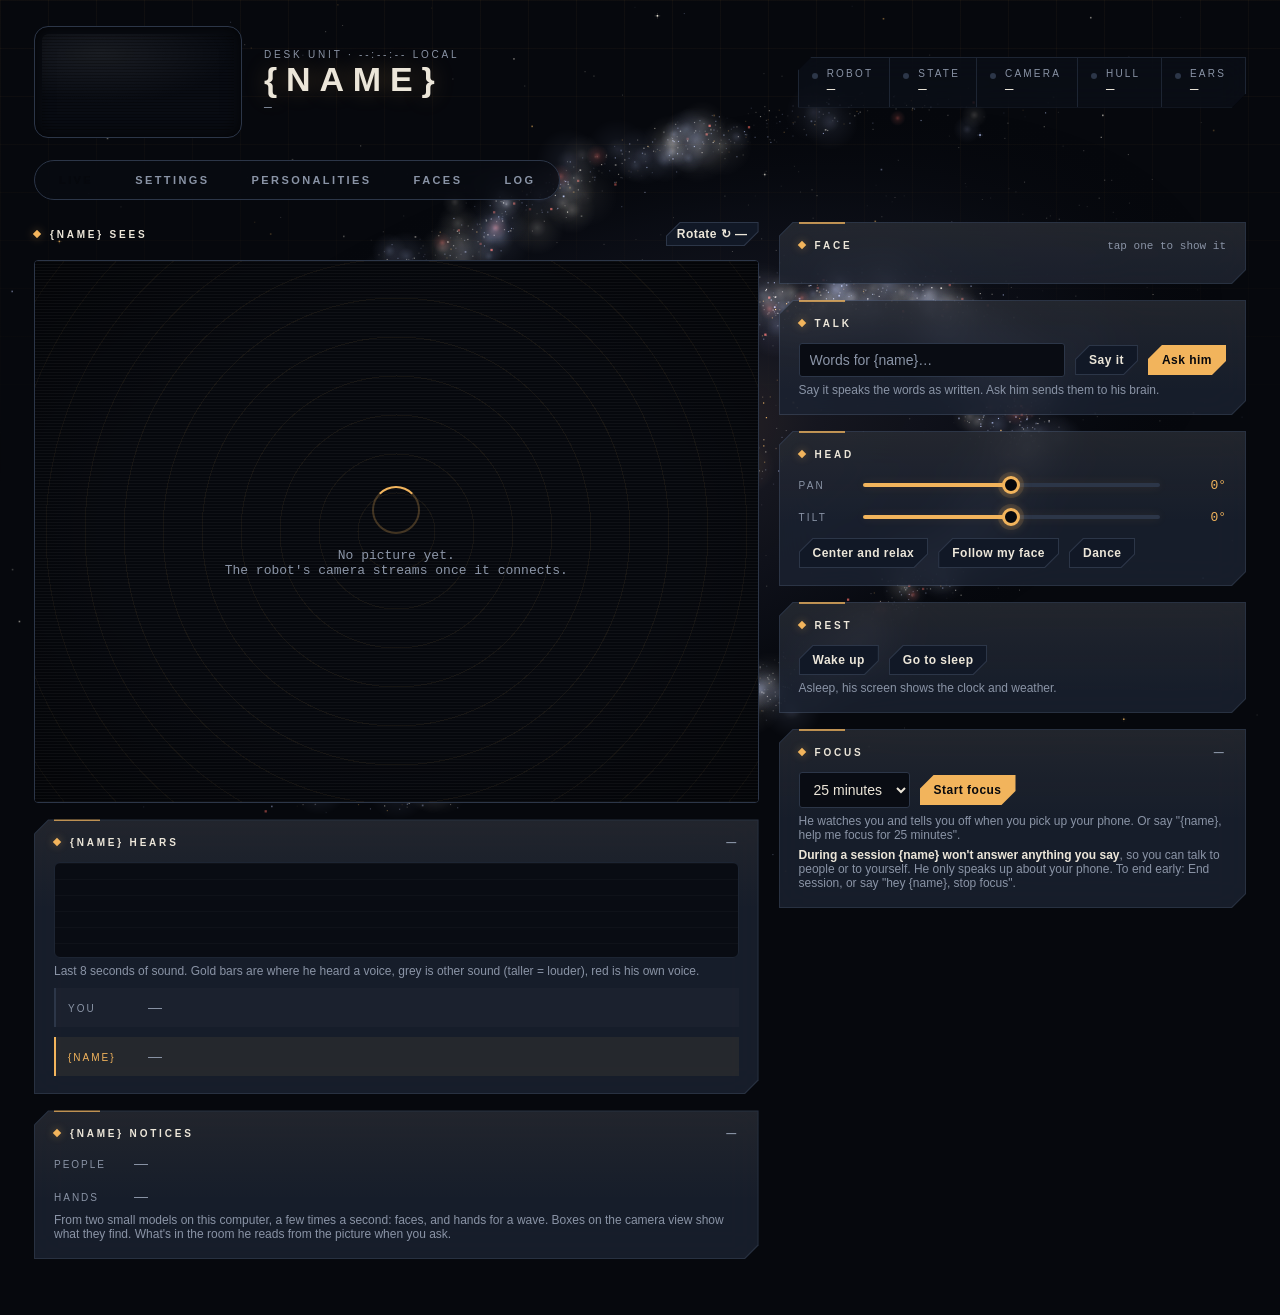
==== commit c2efd879: "Merge 1c4c150bb432cc7323a97cf48da9584dde102770 into 7856b55e08e58a1dd959e05ed77231810ff04669" ====
--- a/server/brain/dashboard.html
+++ b/server/brain/dashboard.html
@@ -717,14 +717,6 @@
           <legend class="label"><span>Vision</span><span class="saved" data-saved="vision"></span></legend>
           <div class="set"><label class="check"><input type="checkbox" name="vision.every_question" aria-describedby="vqhint"> A picture with every question</label>
             <p class="hint" id="vqhint">While he's awake, so he knows what you're doing. Off = only when you ask what he sees. Either way the picture goes to the AI provider.</p></div>
-          <fieldset class="set"><legend class="k">He sees through</legend>
-            <div class="choices"><label><input type="radio" name="vision.camera" value="robot"> The robot's camera (nothing while it's away)</label>
-              <label><input type="radio" name="vision.camera" value="mac"> This computer's camera, while the robot is away</label></div>
-            <p class="hint">A connected robot's camera always wins. This computer's needs Camera permission for the app that runs the server (macOS: System Settings &gt; Privacy &amp; Security &gt; Camera); it stays off unless you choose it.</p>
-            <div class="set"><label class="k" for="localrot">This computer's picture turned</label>
-              <select id="localrot" name="vision.camera_rotate"><option value="0">0° (as the camera sees)</option><option value="90">90° clockwise</option>
-                <option value="180">180°</option><option value="270">270° clockwise</option></select>
-              <p class="hint">Only for this computer's camera — if his description of the room is on its side, turn it here. The robot's own "Camera picture turned" setting doesn't touch it.</p></div></fieldset>
           <fieldset class="set"><legend class="k">When he looks</legend>
             <div class="choices"><label><input type="radio" name="vision.snapshot" value="uxga"> Sharpest (1600×1200)</label>
               <label><input type="radio" name="vision.snapshot" value="xga"> Sharp (1024×768)</label>
@@ -977,370 +969,46 @@
 <script>
 // The robot's face, drawn here the same way firmware/src/face.cpp draws it (same shapes, same arithmetic), so the
 // Faces tab shows what Rocky's screen will. Change one, change the other.
+// Rocky's face, drawn by face.wasm (face-window/core: the same Rust code as the floating face window). This wraps it
+// in the interface the page uses; the page waits for FaceKit.ready before it starts.
 const FaceKit = (() => {
   const W = 128, H = 64;
   const EYE_KEYS = ["w", "h", "rt", "rb", "st", "sb", "lid", "cheek", "dx", "dy"];
-  const EYE_DEF = { w: 34, h: 34, rt: 12, rb: 12, st: 0, sb: 0, lid: 0, cheek: 0, dx: 0, dy: 0 };
-  const LIMITS = { w: [4, 120], h: [2, 64], rt: [0, 32], rb: [0, 32], st: [-30, 30], sb: [-30, 30],
-                   lid: [0, 40], cheek: [0, 40], dx: [-30, 30], dy: [-30, 30] };
-  const BANG = ["###", "###", "###", "###", "###", "###", "###", "...", "###", "###"];
-  const QUESTION = [".#####.", "##...##", "##...##", ".....##", "....##.", "...##..", "..##...", "..##...", ".......", "..##...", "..##..."];
-  const HEART = [".##.##.", "#######", "#######", ".#####.", "..###..", "...#..."];
-  const clamp = (x, lo, hi) => x < lo ? lo : x > hi ? hi : x;       // as Arduino's constrain()
-  const rnd = (a, b) => a + Math.floor(Math.random() * (b - a));   // as Arduino's random(a, b)
-  const approach = (c, t, f) => c + (t - c) * f;
-  const fl = Math.floor;
-  let fallback = null;   // Rocky's pack, resolved: what the robot uses for anything a pack leaves out
-
-  function readEye(o, base) {
-    const e = { ...base };
-    if (o) for (const k of EYE_KEYS) if (typeof o[k] === "number") e[k] = clamp(o[k], LIMITS[k][0], LIMITS[k][1]);
-    return e;
-  }
-  // A pack file -> what the drawing code uses (Face::applyPackJson).
-  function resolve(p, emotions) {
-    const fb = fallback;
-    const r = {
-      name: p.name || "unnamed", gap: clamp(p.gap ?? 16, 0, 60), y: clamp(p.y ?? 0, -20, 20),
-      cyclops: !!p.cyclops, outline: !!p.outline, glint: p.glint !== false,
-      mouth: p.mouth === "always" ? 1 : p.mouth === "never" ? 2 : 0,
-      asleep: readEye(p.asleep, fb ? fb.asleep : { ...EYE_DEF, w: 30, h: 3, rt: 1, rb: 1 }), looks: {},
-    };
-    for (const name of emotions) {
-      const e = p.emotions && p.emotions[name];
-      if (!e) {
-        r.looks[name] = fb && fb.looks[name] ? fb.looks[name]
-          : { l: { ...EYE_DEF }, r: { ...EYE_DEF }, gazeX: 0, gazeY: 0, pop: 0.12, smile: 0, fx: new Set() };
-        continue;
-      }
-      const l = readEye(e, EYE_DEF);
-      r.looks[name] = {
-        l, r: readEye(e.right, l), pop: clamp(e.pop ?? 0.12, 0, 0.6), smile: clamp(e.smile ?? 0, -6, 6),
-        gazeX: clamp((e.gaze || [])[0] ?? 0, -20, 20), gazeY: clamp((e.gaze || [])[1] ?? 0, -20, 20),
-        fx: new Set(e.fx || []),
-      };
-    }
+  const EMOTIONS = ["neutral", "happy", "sad", "angry", "surprised", "sleepy", "thinking",   // as face.rs
+                    "curious", "skeptical", "excited", "love", "confused"];
+  const NONE = 0xFFFFFFFF;
+  let w = null;
+  const ready = fetch("/face.wasm").then(r => r.arrayBuffer()).then(b => WebAssembly.instantiate(b))
+    .then(({ instance }) => { w = instance.exports; });
+  const emo = e => { const i = EMOTIONS.indexOf(e); return i < 0 ? NONE : i; };
+  const freePack = new FinalizationRegistry(id => w.pack_free(id));
+  const freeSim = new FinalizationRegistry(id => w.sim_free(id));
+
+  // A pack file -> a resolved pack: its id in face.wasm plus every emotion's eyes with defaults filled in.
+  function resolve(p) {
+    const bytes = new TextEncoder().encode(JSON.stringify(p)), ptr = w.alloc(bytes.length);
+    new Uint8Array(w.memory.buffer, ptr, bytes.length).set(bytes);
+    const id = w.pack_new(ptr, bytes.length), out = w.pack_json(id);
+    const r = { ...JSON.parse(new TextDecoder().decode(new Uint8Array(w.memory.buffer, out, w.out_len()))), id };
+    freePack.register(r, id);
     return r;
-  }
-
-  function morph(c, t, f) { for (const k of EYE_KEYS) c[k] = approach(c[k], t[k], f); }
-
-  function inEye(g, x, y) {
-    if (x < g.left || x >= g.right || y < g.top || y >= g.bot) return false;
-    const u = (x - g.cx) / (g.w * 0.5) * g.inner;
-    const topCut = g.st >= 0 ? g.st * (u + 1) * 0.5 : -g.st * (1 - u) * 0.5;
-    const botCut = g.sb >= 0 ? g.sb * (u + 1) * 0.5 : -g.sb * (1 - u) * 0.5;
-    const hh = g.bot - g.top;
-    const yy = y - topCut * (g.bot - y) / hh + botCut * (y - g.top) / hh;
-    if (yy < g.top + g.lid || yy >= g.bot) return false;
-    if (yy < g.top + g.rt) {
-      const qx = clamp(x, g.left + g.rt, g.right - g.rt), dx = x - qx, dy = yy - (g.top + g.rt);
-      if (dx * dx + dy * dy > g.rt * g.rt) return false;
-    }
-    if (yy > g.bot - g.rb) {
-      const qx = clamp(x, g.left + g.rb, g.right - g.rb), dx = x - qx, dy = yy - (g.bot - g.rb);
-      if (dx * dx + dy * dy > g.rb * g.rb) return false;
-    }
-    if (g.cheek > 0.5) {
-      const rr = g.w, ccy = g.bot + rr - g.cheek, dx = x - g.cx, dy = y - ccy;
-      if (dx * dx + dy * dy < rr * rr) return false;
-    }
-    return true;
   }
 
   class Sim {
     constructor(pack, emotion = "neutral", now = performance.now()) {
-      this.pack = pack; this.buf = new Uint8Array(W * H);
-      this.emotion = null; this.idle = true; this.still = false; this.asleep = false;
-      this.talking = false; this.mouthLevel = 0; this.mouth = 0;
-      this.blink = 0; this.blinkClosing = false;
-      this.gazeX = 0; this.gazeY = 0; this.gtx = 0; this.gty = 0;
-      this.pupilX = 0; this.pupilY = 0; this.ptx = 0; this.pty = 0; this.nextPupil = now + rnd(300, 1500);
-      this.pop = 0; this.squint = 0; this.tearY = -1; this.thinkDots = 0; this.jitter = 0;
-      this.hearts = [0, 1, 2].map(() => ({ alive: false, x: 0, y: 0, age: 0 })); this.heartSide = false;
-      this.zeds = [0, 1, 2].map(() => ({ alive: false, x: 0, y: 0, age: 0 }));
-      this.breath = 0; this.twitch = 0; this.frame = 0;
-      this.nextBlink = now + rnd(800, 4000); this.nextSaccade = now + rnd(500, 2500); this.nextSquint = now + rnd(4000, 12000);
-      this.nextTear = 0; this.nextDot = 0; this.nextHeart = 0; this.nextZed = now + 800; this.nextTwitch = now + rnd(5000, 9000);
-      this.since = now;
-      this.setEmotion(emotion, now);
-      const look = pack.looks[emotion];
-      this.curL = { ...look.l }; this.curR = { ...look.r }; this.smile = look.smile; this.pop = 0;
-    }
-    setPack(pack, now = performance.now()) {
-      this.pack = pack;
-      const e = this.emotion; this.emotion = null; this.setEmotion(e, now);
-      if (this.still) this.setStill(e, now);
-    }
-    setEmotion(e, now = performance.now()) {
-      if (e !== this.emotion) {
-        this.pop = 1; this.since = now; this.tearY = -1; this.nextTear = now + 1500; this.thinkDots = 0;
-        for (const h of this.hearts) h.alive = false;
-        this.nextHeart = now + 200;
-      }
-      this.emotion = e;
-      const look = this.pack.looks[e];
-      this.gtx = look.gazeX; this.gty = look.gazeY;
-    }
-    setAsleep(on, now = performance.now()) {
-      if (on === this.asleep) return;
-      this.asleep = on;
-      if (on) {
-        for (const z of this.zeds) z.alive = false;
-        this.nextZed = now + 800; this.nextTwitch = now + rnd(5000, 9000); this.gtx = this.gty = 0;
-      } else { this.pop = 1; this.blink = 0; this.setEmotion(this.emotion, now); }
-    }
-    // Face::setStill: the emotion settled, no blinks, glances or flourishes.
-    setStill(e, now = performance.now()) {
-      this.still = true; this.asleep = false; this.setEmotion(e, now);
-      const look = this.pack.looks[e];
-      this.curL = { ...look.l }; this.curR = { ...look.r }; this.smile = look.smile;
-      this.blink = 0; this.blinkClosing = false; this.pop = this.squint = this.twitch = 0;
-      this.gazeX = this.gtx; this.gazeY = this.gty; this.mouth = 0; this.talking = false; this.jitter = 0;
-      this.pupilX = this.pupilY = this.ptx = this.pty = 0;
-    }
-
-    step(now) {
-      this.frame++;
-      if (this.still) return;
-      const look = this.pack.looks[this.emotion], P = this.pack;
-      const f = this.asleep ? 0.12 : 0.25;
-      morph(this.curL, this.asleep ? P.asleep : look.l, f);
-      morph(this.curR, this.asleep ? P.asleep : look.r, f);
-      this.smile = approach(this.smile, this.asleep ? 0 : look.smile, f);
-      this.pop *= 0.82; this.squint *= 0.85;
-
-      if (this.asleep) {
-        this.breath += 0.035; this.blink = 0; this.blinkClosing = false; this.twitch *= 0.8;
-        if (now >= this.nextTwitch) { this.twitch = 1; this.nextTwitch = now + rnd(6000, 12000); }
-        if (now >= this.nextZed) {
-          for (const z of this.zeds) {
-            if (!z.alive) {
-              z.alive = true; z.age = 0;
-              z.x = Math.min(P.cyclops ? W / 2 + this.curL.w / 2 + 2 : W / 2 + P.gap / 2 + this.curL.w + 2, 108);
-              z.y = H / 2 - 6;
-              break;
-            }
-          }
-          this.nextZed = now + rnd(1100, 1700);
-        }
-        for (const z of this.zeds) {
-          if (!z.alive) continue;
-          z.age += 0.012; z.y -= 0.32; z.x += 0.22;
-          if (z.age >= 1 || z.y < -12) z.alive = false;
-        }
-        this.gazeX = approach(this.gazeX, 0, 0.2); this.gazeY = approach(this.gazeY, 0, 0.2);
-        this.mouth = approach(this.mouth, 0, 0.3);
-        return;
-      }
-
-      if (this.blinkClosing) {
-        this.blink += 0.45;
-        if (this.blink >= 1) { this.blink = 1; this.blinkClosing = false; }
-      } else if (this.blink > 0) this.blink = Math.max(0, this.blink - 0.28);
-
-      if (this.idle) {
-        if (now >= this.nextBlink) {
-          this.blinkClosing = true; this.nextBlink = now + rnd(2200, 6000);
-          if (rnd(0, 100) < 20) this.nextBlink = now + 400;
-        }
-        const looksSomewhere = look.gazeX !== 0 || look.gazeY !== 0;
-        if (now >= this.nextSaccade && !looksSomewhere) {
-          this.gtx = rnd(-8, 9); this.gty = rnd(-4, 5);
-          if (rnd(0, 100) < 40) this.gtx = this.gty = 0;
-          this.nextSaccade = now + rnd(1200, 4000);
-        }
-        if (now >= this.nextPupil) {   // the pupils look at something new (Face::stepAnimation)
-          if (rnd(0, 100) < 35) { this.ptx = rnd(-25, 26) / 100; this.pty = rnd(-20, 21) / 100; }
-          else { this.ptx = rnd(-90, 91) / 100; this.pty = rnd(-60, 61) / 100; }
-          this.nextPupil = now + rnd(600, 2600);
-        }
-        if (now >= this.nextSquint && this.emotion === "neutral") { this.squint = 1; this.nextSquint = now + rnd(8000, 16000); }
-      }
-
-      if (look.fx.has("tear")) {
-        if (this.tearY < 0 && now >= this.nextTear) this.tearY = 0;
-        if (this.tearY >= 0) {
-          this.tearY += 0.7;
-          if (this.tearY > H) { this.tearY = -1; this.nextTear = now + rnd(2500, 5000); }
-        }
-      }
-      if (look.fx.has("dots") && now >= this.nextDot) { this.thinkDots = (this.thinkDots + 1) % 4; this.nextDot = now + 420; }
-      if (look.fx.has("hearts") && now >= this.nextHeart) {
-        for (const h of this.hearts) {
-          if (!h.alive) {
-            h.alive = true; h.age = 0; this.heartSide = !this.heartSide;
-            h.x = this.heartSide ? W / 2 + P.gap / 2 + this.curR.w + 2 : W / 2 - P.gap / 2 - this.curL.w - 9;
-            if (P.cyclops) h.x = this.heartSide ? W / 2 + this.curL.w / 2 + 3 : W / 2 - this.curL.w / 2 - 10;
-            h.y = H / 2 + 6;
-            break;
-          }
-        }
-        this.nextHeart = now + rnd(600, 1000);
-      }
-      for (const h of this.hearts) {
-        if (!h.alive) continue;
-        h.age += 0.015; h.y -= 0.45;
-        if (h.age >= 1 || h.y < -6) h.alive = false;
-      }
-      this.jitter = (look.fx.has("shake") && this.frame % 3 === 0) ? rnd(-1, 2) : 0;
-
-      const mouthGoal = this.talking ? clamp(0.15 + this.mouthLevel * 4, 0.15, 1) : 0;
-      this.mouth = approach(this.mouth, mouthGoal, this.talking ? 0.5 : 0.3);
-      this.gazeX = approach(this.gazeX, this.gtx, 0.35); this.gazeY = approach(this.gazeY, this.gty, 0.35);
-      this.pupilX = approach(this.pupilX, this.ptx, 0.5); this.pupilY = approach(this.pupilY, this.pty, 0.5);
-    }
-
-    // ── pixels ──
-    dot(x, y, c) { if (x >= 0 && y >= 0 && x < W && y < H) this.buf[y * W + x] = c; }
-    rect(x, y, w, h, c) { for (let j = 0; j < h; ++j) for (let i = 0; i < w; ++i) this.dot(x + i, y + j, c); }
-    roundBox(x, y, w, h, r, c) {
-      r = Math.min(r, Math.min(w, h) * 0.5);
-      for (let j = 0; j < h; ++j) for (let i = 0; i < w; ++i) {
-        const px = i + 0.5, py = j + 0.5, qx = clamp(px, r, w - r), qy = clamp(py, r, h - r);
-        if ((px - qx) * (px - qx) + (py - qy) * (py - qy) <= r * r) this.dot(x + i, y + j, c);
-      }
-    }
-    line(x0, y0, x1, y1) {
-      const dx = Math.abs(x1 - x0), sx = x0 < x1 ? 1 : -1, dy = -Math.abs(y1 - y0), sy = y0 < y1 ? 1 : -1;
-      let err = dx + dy;
-      for (;;) {
-        this.dot(x0, y0, 1);
-        if (x0 === x1 && y0 === y1) break;
-        const e2 = 2 * err;
-        if (e2 >= dy) { err += dy; x0 += sx; }
-        if (e2 <= dx) { err += dx; y0 += sy; }
-      }
-    }
-    disc(cx, cy, r) { for (let j = -r; j <= r; ++j) for (let i = -r; i <= r; ++i) if (i * i + j * j <= r * r + r) this.dot(cx + i, cy + j, 1); }
-    glyph(rows, x, y) { rows.forEach((row, j) => { for (let i = 0; i < row.length; ++i) if (row[i] === "#") this.dot(x + i, y + j, 1); }); }
-
-    drawEye(e, cx, cy, inner, hScale) {
-      const P = this.pack, w = e.w;
-      let h = e.h * hScale * (1 - this.blink);
-      if (h < 2) h = 2;
-      const g = { cx: cx - inner * e.dx, w, st: e.st, sb: e.sb, lid: e.lid, cheek: e.cheek, inner };
-      const ecy = cy + e.dy;
-      g.left = g.cx - w * 0.5; g.right = g.cx + w * 0.5; g.top = ecy - h * 0.5; g.bot = ecy + h * 0.5;
-      g.rt = Math.max(0, Math.min(e.rt, Math.min(w, h) * 0.5)); g.rb = Math.max(0, Math.min(e.rb, Math.min(w, h) * 0.5));
-      const x0 = fl(g.left), x1 = Math.ceil(g.right), y0 = fl(g.top), y1 = Math.ceil(g.bot);
-      for (let y = y0; y < y1; ++y) for (let x = x0; x < x1; ++x) {
-        const px = x + 0.5, py = y + 0.5;
-        let on = inEye(g, px, py);
-        if (on && P.outline) on = !(inEye(g, px - 2, py) && inEye(g, px + 2, py) && inEye(g, px, py - 2) && inEye(g, px, py + 2));
-        if (on) this.dot(x, y, 1);
-      }
-      if (P.glint && h > 12 && !this.asleep) this.drawPupil(g, x0, x1, y0, y1);
-    }
-    // Pupil: a dark disc (lit in outline packs) with a highlight, in the part of the eye that shows (Face::drawEye).
-    drawPupil(g, x0, x1, y0, y1) {
-      const P = this.pack, r = clamp(g.w * 0.14, 3, 6);
-      let top = -1, bot = -1;
-      for (let y = y0; y < y1; ++y) if (inEye(g, g.cx, y + 0.5)) { if (top < 0) top = y; bot = y; }
-      if (top < 0) return;
-      const vcy = (top + bot + 1) * 0.5;
-      let left = -1, right = -1;
-      for (let x = x0; x < x1; ++x) if (inEye(g, x + 0.5, vcy)) { if (left < 0) left = x; right = x; }
-      if (left < 0) return;
-      const vcx = (left + right + 1) * 0.5;
-      const roomX = Math.max(0, (right - left + 1) * 0.5 - r - 2), roomY = Math.max(0, (bot - top + 1) * 0.5 - r - 1.5);
-      const px = clamp(this.pupilX + this.gazeX / 12, -1, 1), py = clamp(this.pupilY + this.gazeY / 8, -1, 1);
-      const pcx = vcx + px * roomX, pcy = vcy + py * roomY, ink = P.outline ? 1 : 0, ri = Math.ceil(r);
-      for (let y = fl(pcy) - ri; y <= fl(pcy) + ri; ++y) for (let x = fl(pcx) - ri; x <= fl(pcx) + ri; ++x) {
-        const dx = x + 0.5 - pcx, dy = y + 0.5 - pcy;
-        if (dx * dx + dy * dy <= r * r && inEye(g, x + 0.5, y + 0.5)) this.dot(x, y, ink);
-      }
-      if (!P.outline && r >= 4) {
-        const hx = fl(pcx - r * 0.5), hy = fl(pcy - r * 0.55);
-        if (inEye(g, hx + 0.5, hy + 0.5)) this.rect(hx, hy, 2, 2, 1);
-      }
-    }
-    drawMouth(cx, cy) {
-      const P = this.pack, my0 = fl(cy + this.curL.h * 0.5);
-      if (this.mouth >= 0.05 && P.mouth !== 2) {
-        const mh = 2 + fl(this.mouth * 9), mw = 20 + fl(this.mouth * 8);
-        let my = my0 + 4;
-        if (my + mh > H - 1) my = H - 1 - mh;
-        this.roundBox(cx - Math.trunc(mw / 2), my, mw, mh, Math.min(Math.trunc(mh / 2), 4), 1);
-        if (mh > 6) this.roundBox(cx - Math.trunc(mw / 2) + 3, my + 2, mw - 6, mh - 4, 2, 0);
-      } else if (P.mouth === 1) {
-        const mw = 14, my = Math.min(my0 + 6, H - 4);
-        for (let i = 0; i <= mw; ++i) {
-          const t = (i - mw * 0.5) / (mw * 0.5), yy = fl(my + this.smile * (1 - t * t) + 0.5);
-          this.dot(cx - mw / 2 + i, yy, 1); this.dot(cx - mw / 2 + i, yy + 1, 1);
-        }
-      }
-    }
-    drawFlourishes(leftOuter, rightOuter, eyeTop, eyeBottom, now) {
-      const fx = this.pack.looks[this.emotion].fx, since = now - this.since;
-      const lo = fl(leftOuter), ro = fl(rightOuter);
-      if (fx.has("pop") && since < 900) this.glyph(BANG, 116, 4);
-      if (fx.has("blush")) for (let i = 0; i < 2; ++i) {
-        const lx = lo - 8 + i * 3, rx = ro + 3 + i * 3;
-        this.line(lx, eyeBottom + 1, lx + 3, eyeBottom - 3); this.line(rx, eyeBottom + 1, rx + 3, eyeBottom - 3);
-      }
-      if (fx.has("tear") && this.tearY >= 0) {
-        const tx = ro - 3, ty = eyeBottom + fl(this.tearY);
-        this.disc(tx, ty, 2); this.line(tx, ty - 5, tx, ty - 2);
-      }
-      if (fx.has("dots")) for (let i = 0; i < this.thinkDots; ++i) this.disc(W - 26 + i * 8, 9, 2);
-      if (fx.has("steam") && fl(this.frame / 6) % 2 === 0) {
-        this.line(lo - 4, eyeTop - 4, lo - 2, eyeTop - 9); this.line(ro + 4, eyeTop - 4, ro + 2, eyeTop - 9);
-      }
-      if (fx.has("hearts")) for (const h of this.hearts) {
-        if (!h.alive || (h.age > 0.8 && this.frame % 2 === 0)) continue;
-        this.glyph(HEART, fl(h.x), fl(h.y));
-      }
-      if (fx.has("question")) this.glyph(QUESTION, 112, 3 + fl(Math.sin(this.frame * 0.15) * 2));
-      if (fx.has("sparkle")) {
-        const a = fl(this.frame / 5) % 2 === 0;
-        const pts = [a ? lo - 6 : lo - 5, a ? eyeTop + 3 : eyeBottom - 5, a ? ro + 6 : ro + 5, a ? eyeBottom - 4 : eyeTop + 2];
-        for (let k = 0; k < 2; ++k) {
-          const x = pts[k * 2], y = pts[k * 2 + 1];
-          this.line(x - 2, y, x + 2, y); this.line(x, y - 2, x, y + 2);
-        }
-      }
-    }
-    drawZeds() {
-      for (const z of this.zeds) {
-        if (!z.alive || (z.age > 0.8 && this.frame % 2 === 0)) continue;
-        const s = z.age < 0.33 ? 4 : z.age < 0.66 ? 6 : 8, x = fl(z.x), y = fl(z.y) - s;
-        if (x < 0 || x >= W - 4 || y < 0) continue;
-        for (let b = 0; b < (s >= 8 ? 2 : 1); ++b) {
-          this.line(x + b, y, x + s + b, y); this.line(x + s + b, y, x + b, y + s); this.line(x + b, y + s, x + s + b, y + s);
-        }
-      }
-    }
-    render(now = performance.now()) {
-      this.buf.fill(0);
-      const P = this.pack, look = P.looks[this.emotion], lively = !this.still && !this.asleep;
-      let bob = this.asleep ? Math.sin(this.breath) * 2 : -this.mouth * 2;
-      if (lively && look.fx.has("bounce")) bob -= Math.abs(Math.sin(this.frame * 0.18)) * 3;
-      const sway = (lively && look.fx.has("wobble")) ? Math.sin(this.frame * 0.08) * 3 : 0;
-      let cy = H / 2 + P.y + this.gazeY + bob;
-      if (this.talking) cy -= 2;
-      const gx = this.gazeX + this.jitter + sway;
-      let hScale = 1 + this.pop * look.pop;
-      hScale *= 1 - this.squint * 0.4;
-      if (this.asleep) hScale += this.twitch * 2.5;
-      let leftOuter, rightOuter;
-      if (P.cyclops) {
-        const cx = W / 2 + gx;
-        this.drawEye(this.curL, cx, cy, 1, hScale);
-        leftOuter = cx - this.curL.dx - this.curL.w / 2; rightOuter = cx - this.curL.dx + this.curL.w / 2;
-      } else {
-        const lcx = W / 2 - P.gap / 2 - this.curL.w / 2 + gx, rcx = W / 2 + P.gap / 2 + this.curR.w / 2 + gx;
-        this.drawEye(this.curL, lcx, cy, 1, hScale); this.drawEye(this.curR, rcx, cy, -1, hScale);
-        leftOuter = lcx - this.curL.dx - this.curL.w / 2; rightOuter = rcx + this.curR.dx + this.curR.w / 2;
-      }
-      const eyeTop = fl(cy - this.curL.h * hScale / 2), eyeBottom = fl(cy + this.curL.h * hScale / 2);
-      if (this.asleep) this.drawZeds();
-      else {
-        if (!this.still) this.drawFlourishes(leftOuter, rightOuter, eyeTop, eyeBottom, now);
-        this.drawMouth(W / 2 + fl(this.gazeX * 0.5), fl(cy));
-      }
-      return this.buf;
-    }
+      this.id = w.sim_new(pack.id, emo(emotion), now); this._talking = false; this._level = 0;
+      freeSim.register(this, this.id);
+    }
+    get talking() { return this._talking; }
+    set talking(on) { this._talking = !!on; w.sim_set_talking(this.id, on ? 1 : 0, this._level); }
+    get mouthLevel() { return this._level; }
+    set mouthLevel(v) { this._level = v; w.sim_set_talking(this.id, this._talking ? 1 : 0, v); }
+    setPack(pack, now = performance.now()) { w.sim_set_pack(this.id, pack.id, now); }
+    setEmotion(e, now = performance.now()) { w.sim_set_emotion(this.id, emo(e), now); }
+    setAsleep(on, now = performance.now()) { w.sim_set_asleep(this.id, on ? 1 : 0, now); }
+    setStill(e, now = performance.now()) { w.sim_set_still(this.id, emo(e), now); }
+    step(now) { w.sim_step(this.id, now); }
+    render(now = performance.now()) { return new Uint8Array(w.memory.buffer, w.sim_render(this.id, now), W * H).slice(); }
   }
 
   // Paint a frame onto a 128x64 canvas, lit pixels in the OLED's amber.
@@ -1356,12 +1024,12 @@
   }
   function still(pack, emotion) { const s = new Sim(pack, emotion); s.setStill(emotion); return s.render(); }
 
-  return { W, H, EYE_KEYS, EYE_DEF, LIMITS, resolve, Sim, paint, still,
-           setFallback(p) { fallback = p; } };
+  return { W, H, EYE_KEYS, ready, resolve, Sim, paint, still,
+           setFallback(p) { w.pack_set_fallback(p ? p.id : NONE); } };
 })();
 </script>
 <script>
-(() => {
+FaceKit.ready.then(() => {
   const $ = id => document.getElementById(id);
   let NAME = "{name}";   // the active personality's name; setRobotName() changes it everywhere on the page
   function setRobotName(name) {
@@ -1556,7 +1224,7 @@
       words.heard = s.last_heard || ""; words.heardAt = performance.now();
     }
   }
-  const split = t => t.split(/\s+/).filter(Boolean);
+  const split = t => (t || "").split(/\s+/).filter(Boolean);
   function upto(text, frac) {   // the words of `text` reached `frac` of the way through saying it
     const ws = split(text), total = text.length || 1;
     let used = 0, n = 0;
@@ -1725,8 +1393,7 @@
     renderFocus(s.focus);
     const linked = !!s.robot, fresh = s.frame_age_s != null && s.frame_age_s < 3;
     $("link").textContent = linked ? "on WiFi" : "not connected"; $("link").className = "v" + (linked ? " good" : " warn");
-    $("fps").textContent = fresh ? s.fps + " fps" + (s.camera === "mac" ? " · this computer" : "") : "no signal";
-    $("fps").className = "v" + (fresh ? "" : " warn");
+    $("fps").textContent = fresh ? s.fps + " fps" : "no signal"; $("fps").className = "v" + (fresh ? "" : " warn");
     $("temp").textContent = s.temperature_c != null ? s.temperature_c.toFixed(1) + " °C" : "—";
     $("temp").className = "v" + (s.temperature_c > 75 ? " warn" : "");
     $("state").textContent = s.speaking ? "speaking" : s.thinking ? "thinking" : s.awake ? "awake" : "asleep";
@@ -2478,7 +2145,7 @@
   clock(); setInterval(clock, 1000);
   const first = $({ "#settings": "t-settings", "#personalities": "t-chars", "#faces": "t-faces", "#log": "t-log" }[location.hash] || store.get("rocky-tab") || "t-live");
   selectTab(first || tabs[0]);
-})();
+});
 </script>
 </body>
 </html>
